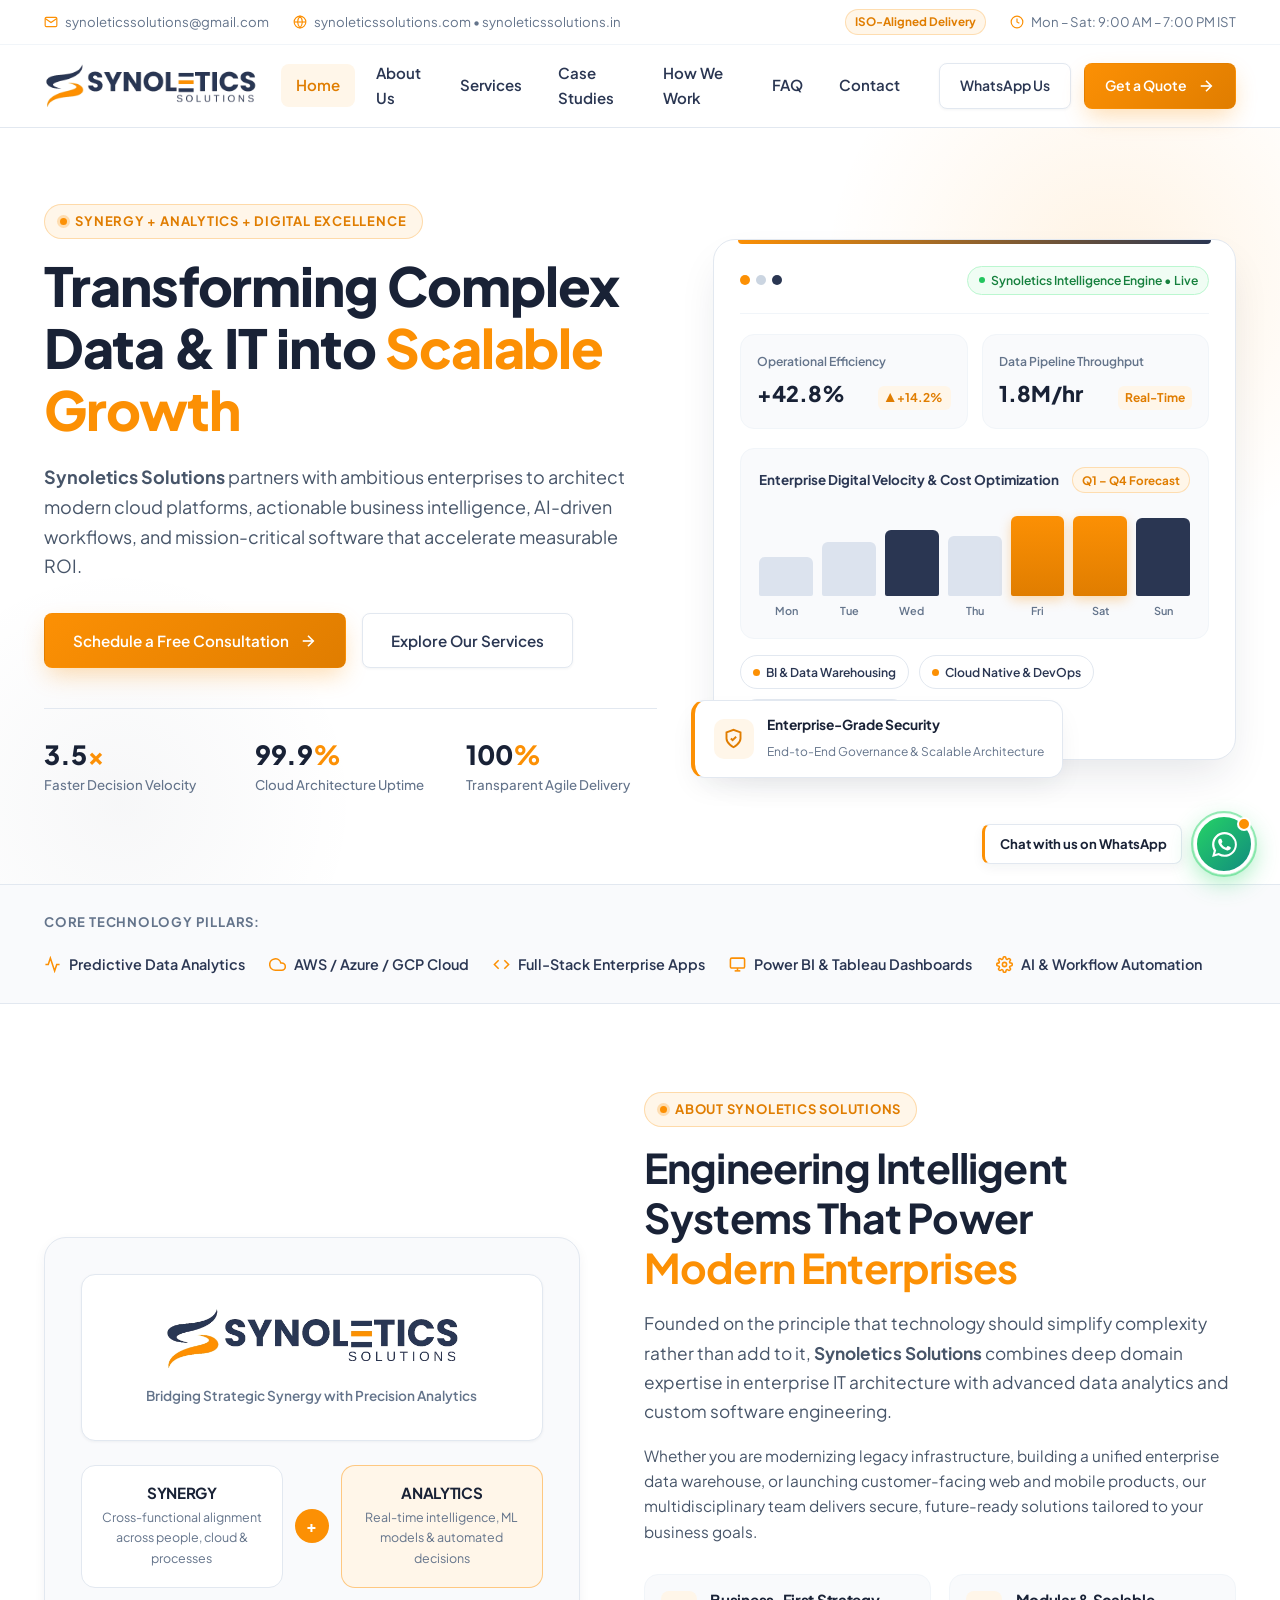
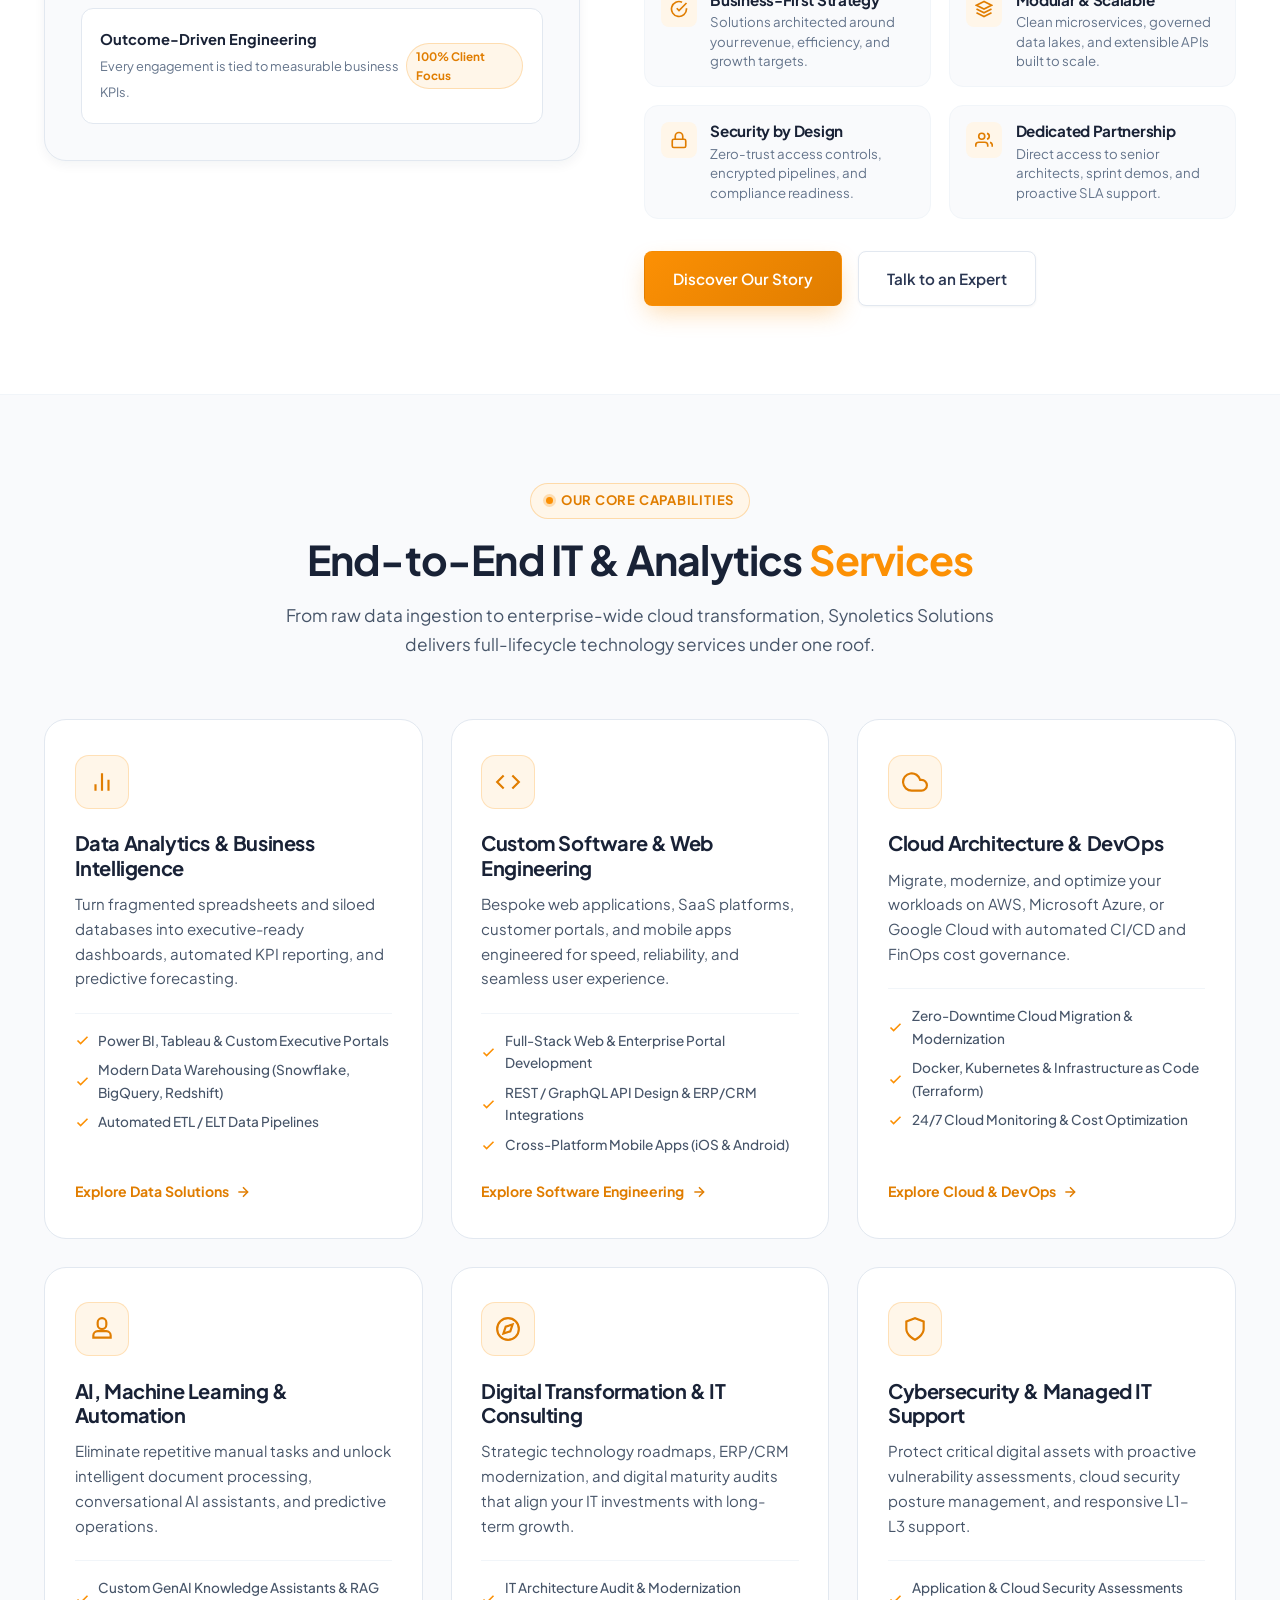
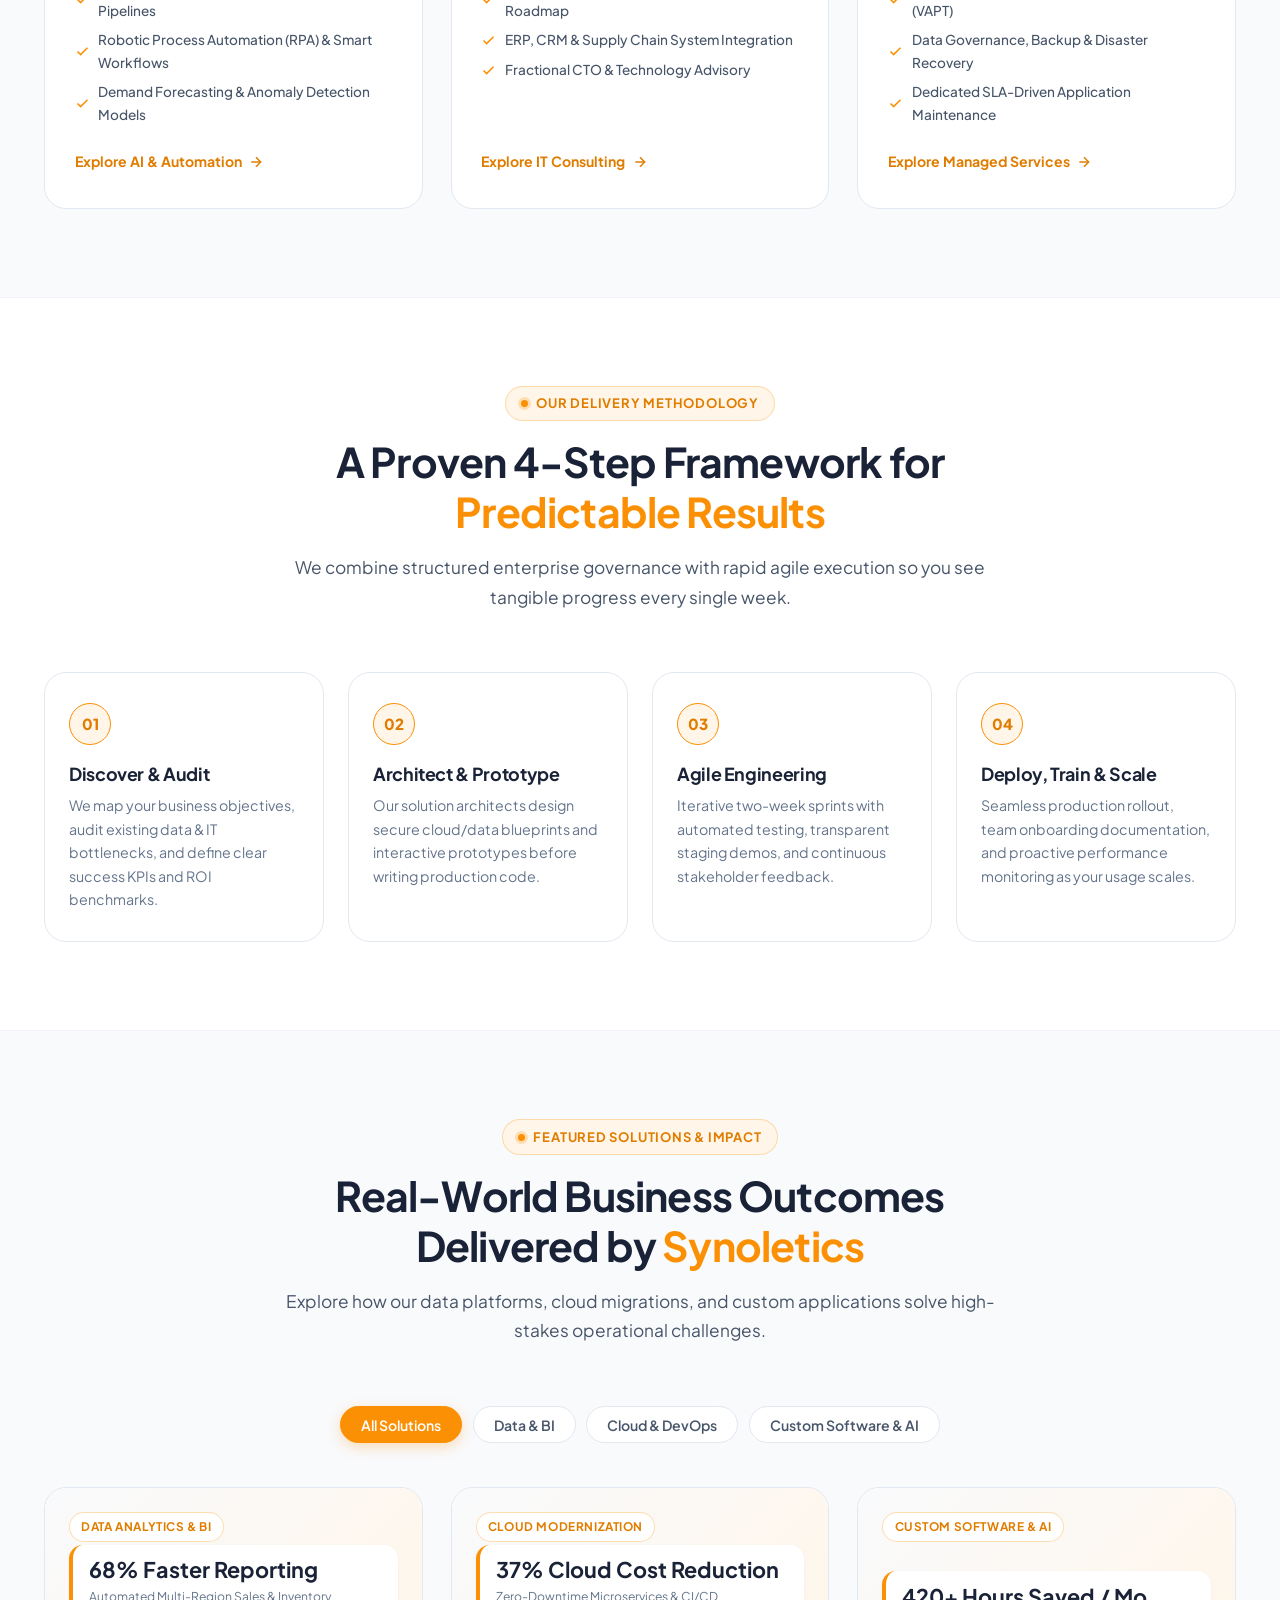
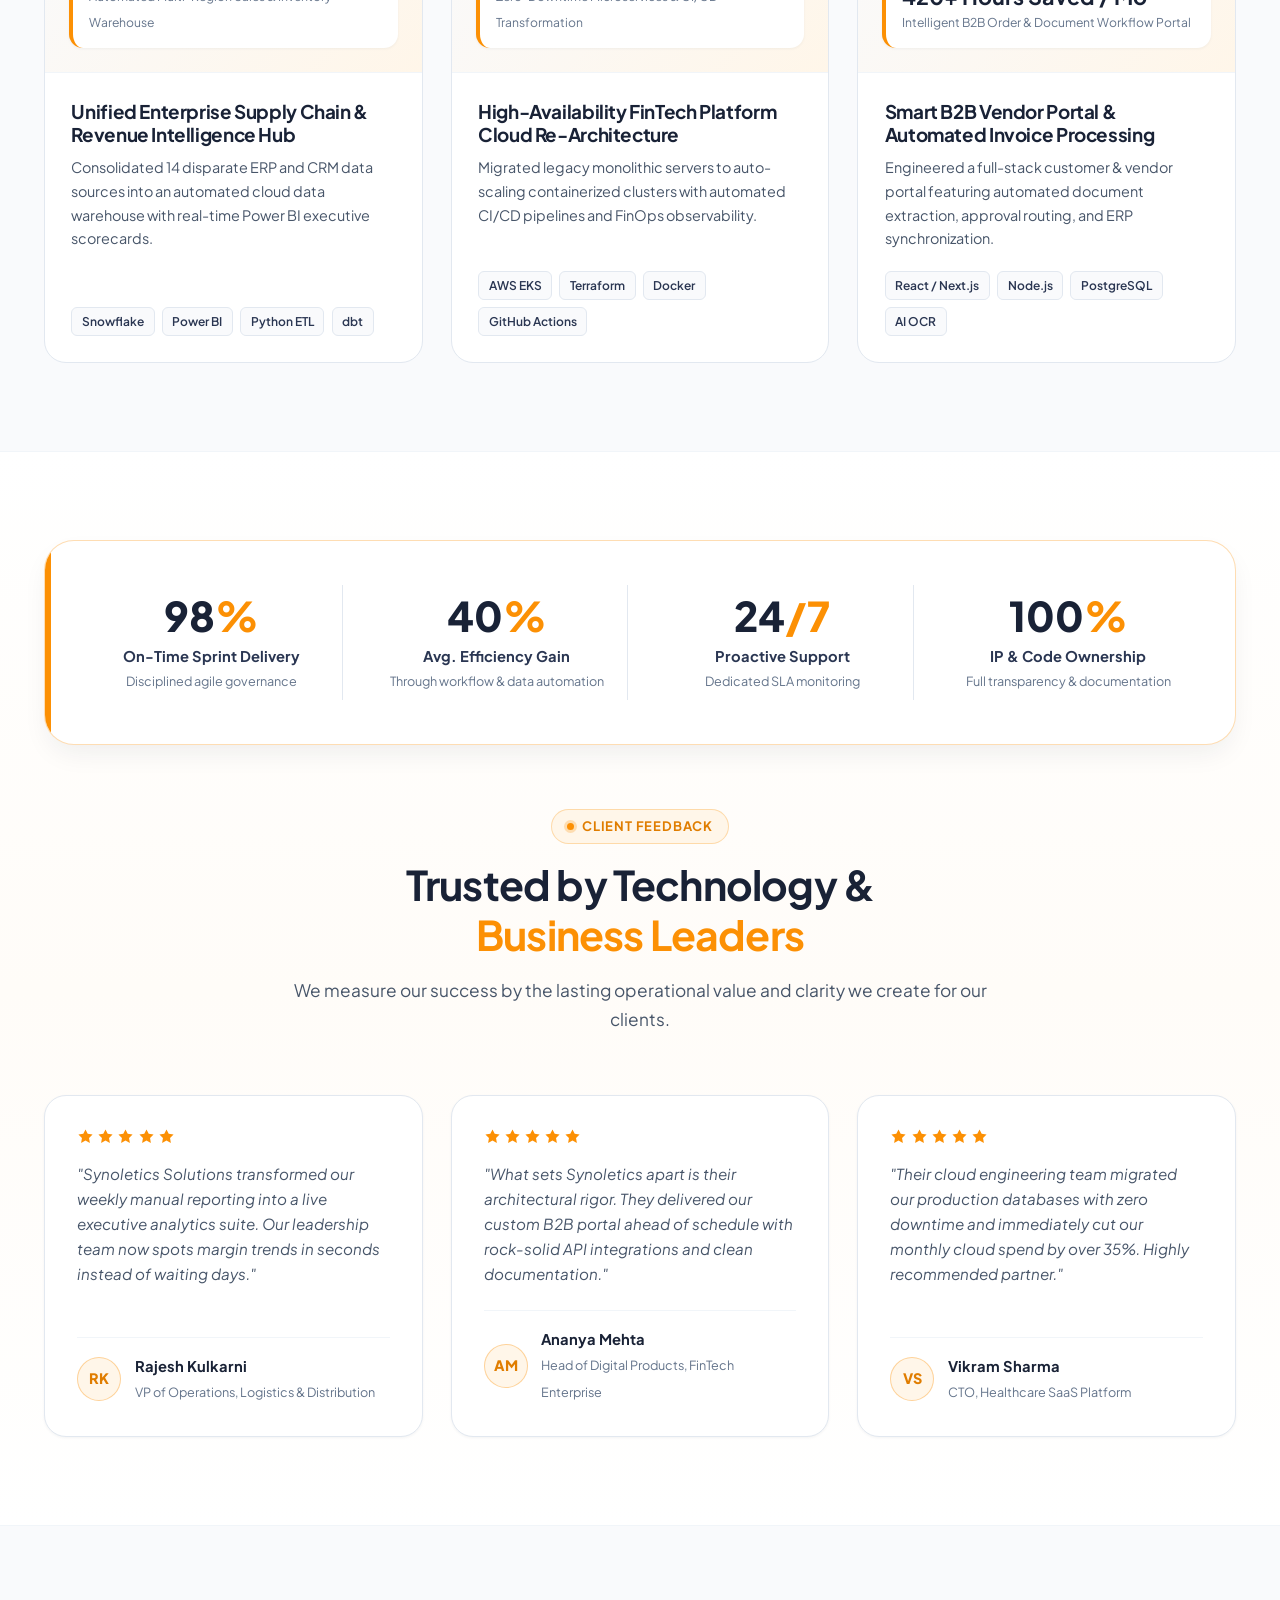
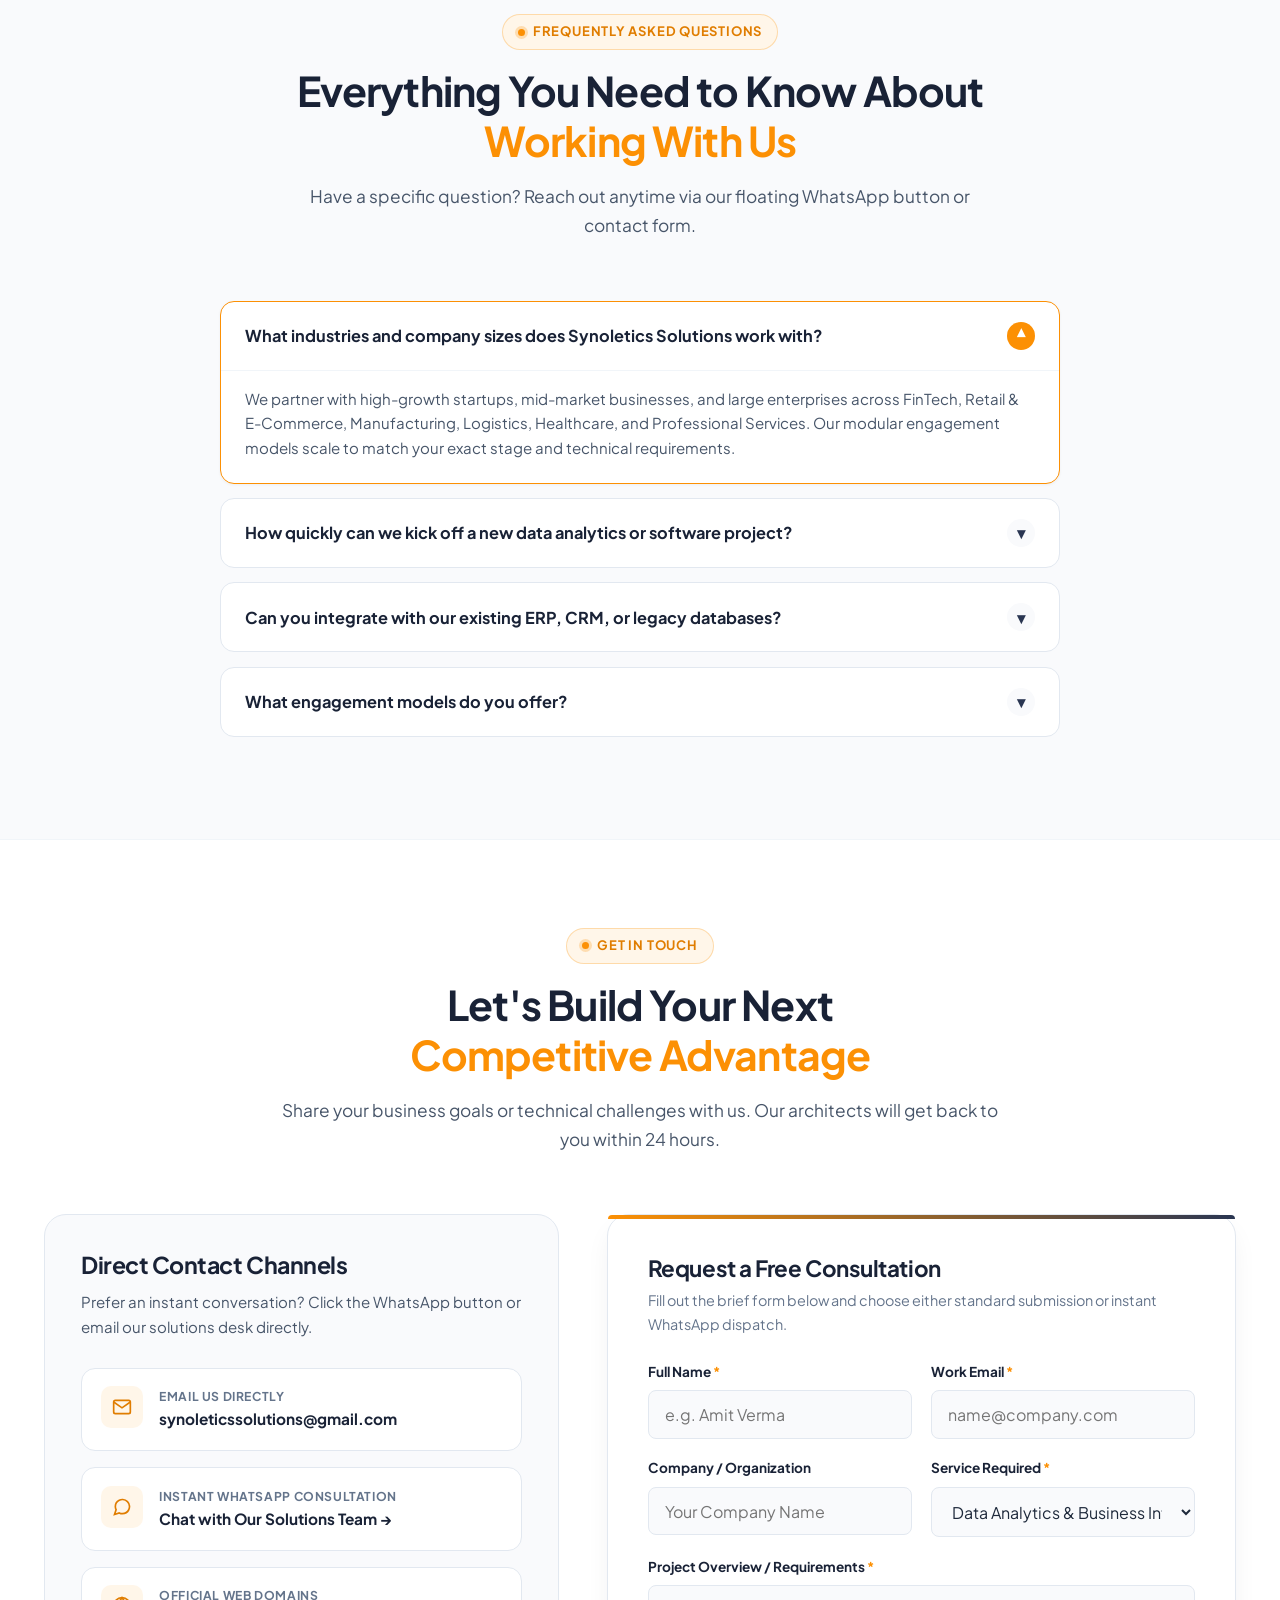
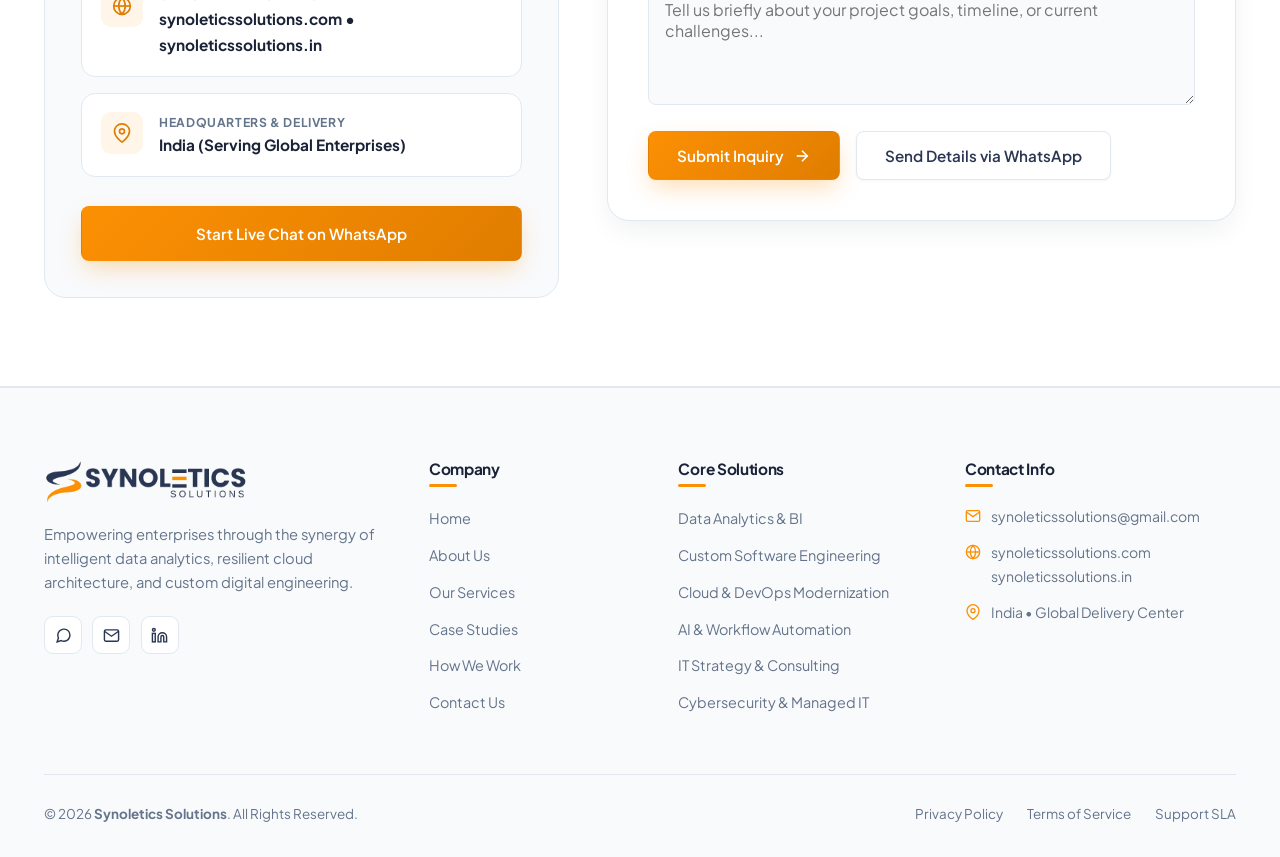
==== index.html @ 790955ee "Initial commits" ====
<!DOCTYPE html>
<html lang="en">
<head>
  <meta charset="UTF-8" />
  <meta name="viewport" content="width=device-width, initial-scale=1.0" />
  <title>Synoletics Solutions | Enterprise IT Services, Data Analytics &amp; Digital Transformation</title>
  <meta name="description" content="Synoletics Solutions empowers forward-thinking enterprises with Data Analytics, Custom Software Engineering, Cloud Modernization, AI Automation, and Strategic IT Consulting." />
  <link rel="icon" type="image/png" href="logo/favicon.png" />

  <!-- Google Fonts: Plus Jakarta Sans & Inter -->
  <link rel="preconnect" href="https://fonts.googleapis.com" />
  <link rel="preconnect" href="https://fonts.gstatic.com" crossorigin />
  <link href="https://fonts.googleapis.com/css2?family=Inter:wght@400;500;600;700&family=Plus+Jakarta+Sans:wght@600;700;800&display=swap" rel="stylesheet" />

  <!-- Main Stylesheet -->
  <link rel="stylesheet" href="css/styles.css" />
</head>
<body>

  <!-- ========================================================================
       TOP ANNOUNCEMENT & CONTACT BAR
       ======================================================================== -->
  <div class="topbar">
    <div class="container topbar-inner">
      <div class="topbar-left">
        <span class="topbar-item">
          <svg viewBox="0 0 24 24" fill="none" stroke="currentColor" stroke-width="2"><path d="M4 4h16c1.1 0 2 .9 2 2v12c0 1.1-.9 2-2 2H4c-1.1 0-2-.9-2-2V6c0-1.1.9-2 2-2z"/><polyline points="22,6 12,13 2,6"/></svg>
          <a href="mailto:synoleticssolutions@gmail.com">synoleticssolutions@gmail.com</a>
        </span>
        <span class="topbar-item">
          <svg viewBox="0 0 24 24" fill="none" stroke="currentColor" stroke-width="2"><circle cx="12" cy="12" r="10"/><line x1="2" y1="12" x2="22" y2="12"/><path d="M12 2a15.3 15.3 0 0 1 4 10 15.3 15.3 0 0 1-4 10 15.3 15.3 0 0 1-4-10 15.3 15.3 0 0 1 4-10z"/></svg>
          <span>synoleticssolutions.com &bull; synoleticssolutions.in</span>
        </span>
      </div>
      <div class="topbar-right">
        <span class="topbar-badge">ISO-Aligned Delivery</span>
        <span class="topbar-item">
          <svg viewBox="0 0 24 24" fill="none" stroke="currentColor" stroke-width="2"><circle cx="12" cy="12" r="10"/><polyline points="12 6 12 12 16 14"/></svg>
          <span>Mon – Sat: 9:00 AM – 7:00 PM IST</span>
        </span>
      </div>
    </div>
  </div>

  <!-- ========================================================================
       STICKY NAVIGATION HEADER
       ======================================================================== -->
  <header class="site-header">
    <div class="container navbar">
      <a href="index.html" class="brand-logo" aria-label="Synoletics Solutions Home">
        <img src="logo/logo-cropped.png" alt="Synoletics Solutions Logo" />
      </a>

      <nav class="nav-menu" aria-label="Primary Navigation">
        <a href="index.html" class="nav-link active">Home</a>
        <a href="about.html" class="nav-link">About Us</a>
        <a href="services.html" class="nav-link">Services</a>
        <a href="#solutions" class="nav-link">Case Studies</a>
        <a href="#process" class="nav-link">How We Work</a>
        <a href="#faq" class="nav-link">FAQ</a>
        <a href="contact.html" class="nav-link">Contact</a>
      </nav>

      <div class="nav-actions">
        <a href="#" data-wa-link data-wa-msg="Hello Synoletics Solutions! I would like to schedule a quick consultation." class="btn btn-secondary btn-sm">
          WhatsApp Us
        </a>
        <a href="contact.html" class="btn btn-primary btn-sm">
          Get a Quote
          <svg viewBox="0 0 24 24" fill="none" stroke="currentColor" stroke-width="2.2"><line x1="5" y1="12" x2="19" y2="12"/><polyline points="12 5 19 12 12 19"/></svg>
        </a>
        <button class="mobile-menu-toggle" aria-label="Toggle Navigation" aria-expanded="false">
          <svg viewBox="0 0 24 24" fill="none" stroke="currentColor" stroke-width="2.2"><line x1="3" y1="6" x2="21" y2="6"/><line x1="3" y1="12" x2="21" y2="12"/><line x1="3" y1="18" x2="21" y2="18"/></svg>
        </button>
      </div>
    </div>
  </header>

  <main>
    <!-- ======================================================================
         HERO SECTION
         ====================================================================== -->
    <section class="hero">
      <div class="container hero-grid">
        <div class="hero-content">
          <span class="eyebrow">Synergy + Analytics + Digital Excellence</span>
          <h1 class="hero-title">
            Transforming Complex Data &amp; IT into <span class="text-orange">Scalable Growth</span>
          </h1>
          <p class="hero-description">
            <strong>Synoletics Solutions</strong> partners with ambitious enterprises to architect modern cloud platforms, actionable business intelligence, AI-driven workflows, and mission-critical software that accelerate measurable ROI.
          </p>

          <div class="hero-cta-group">
            <a href="contact.html" class="btn btn-primary">
              Schedule a Free Consultation
              <svg viewBox="0 0 24 24" fill="none" stroke="currentColor" stroke-width="2.2"><line x1="5" y1="12" x2="19" y2="12"/><polyline points="12 5 19 12 12 19"/></svg>
            </a>
            <a href="services.html" class="btn btn-secondary">
              Explore Our Services
            </a>
          </div>

          <div class="hero-trust-row">
            <div class="hero-stat-item">
              <div class="hero-stat-number">3.5<span>x</span></div>
              <div class="hero-stat-label">Faster Decision Velocity</div>
            </div>
            <div class="hero-stat-item">
              <div class="hero-stat-number">99.9<span>%</span></div>
              <div class="hero-stat-label">Cloud Architecture Uptime</div>
            </div>
            <div class="hero-stat-item">
              <div class="hero-stat-number">100<span>%</span></div>
              <div class="hero-stat-label">Transparent Agile Delivery</div>
            </div>
          </div>
        </div>

        <!-- Interactive Analytics & Cloud Architecture Visual Card -->
        <div class="hero-visual">
          <div class="dashboard-showcase">
            <div class="dash-header">
              <div class="dash-window-dots">
                <span></span><span></span><span></span>
              </div>
              <span class="dash-status">Synoletics Intelligence Engine &bull; Live</span>
            </div>

            <div class="dash-kpi-grid">
              <div class="dash-kpi-card">
                <div class="dash-kpi-label">Operational Efficiency</div>
                <div class="dash-kpi-val">
                  <span>+42.8%</span>
                  <span class="dash-kpi-trend">&#9650; +14.2%</span>
                </div>
              </div>
              <div class="dash-kpi-card">
                <div class="dash-kpi-label">Data Pipeline Throughput</div>
                <div class="dash-kpi-val">
                  <span>1.8M/hr</span>
                  <span class="dash-kpi-trend">Real-Time</span>
                </div>
              </div>
            </div>

            <div class="dash-chart-box">
              <div class="dash-chart-top">
                <span class="dash-chart-title">Enterprise Digital Velocity &amp; Cost Optimization</span>
                <span class="topbar-badge">Q1 – Q4 Forecast</span>
              </div>
              <div class="dash-bars">
                <div class="dash-bar-col">
                  <div class="dash-bar" style="height: 38%;"></div>
                  <span class="dash-bar-day">Mon</span>
                </div>
                <div class="dash-bar-col">
                  <div class="dash-bar" style="height: 52%;"></div>
                  <span class="dash-bar-day">Tue</span>
                </div>
                <div class="dash-bar-col">
                  <div class="dash-bar navy" style="height: 64%;"></div>
                  <span class="dash-bar-day">Wed</span>
                </div>
                <div class="dash-bar-col">
                  <div class="dash-bar" style="height: 58%;"></div>
                  <span class="dash-bar-day">Thu</span>
                </div>
                <div class="dash-bar-col">
                  <div class="dash-bar active" style="height: 82%;"></div>
                  <span class="dash-bar-day">Fri</span>
                </div>
                <div class="dash-bar-col">
                  <div class="dash-bar active" style="height: 96%;"></div>
                  <span class="dash-bar-day">Sat</span>
                </div>
                <div class="dash-bar-col">
                  <div class="dash-bar navy" style="height: 75%;"></div>
                  <span class="dash-bar-day">Sun</span>
                </div>
              </div>
            </div>

            <div class="dash-modules">
              <span class="dash-pill"><span></span>BI &amp; Data Warehousing</span>
              <span class="dash-pill"><span></span>Cloud Native &amp; DevOps</span>
              <span class="dash-pill"><span></span>AI Process Automation</span>
            </div>
          </div>

          <div class="hero-floating-badge">
            <div class="hero-floating-icon">
              <svg viewBox="0 0 24 24" fill="none" stroke="currentColor" stroke-width="2.2"><path d="M12 22s8-4 8-10V5l-8-3-8 3v7c0 6 8 10 8 10z"/><polyline points="9 12 11 14 15 10"/></svg>
            </div>
            <div class="hero-floating-text">
              <strong>Enterprise-Grade Security</strong>
              <span>End-to-End Governance &amp; Scalable Architecture</span>
            </div>
          </div>
        </div>
      </div>
    </section>

    <!-- ======================================================================
         TRUST & CAPABILITIES STRIP
         ====================================================================== -->
    <div class="capabilities-bar">
      <div class="container capabilities-inner">
        <span class="capabilities-label">Core Technology Pillars:</span>
        <div class="capabilities-list">
          <span class="capability-chip">
            <svg viewBox="0 0 24 24" fill="none" stroke="currentColor" stroke-width="2.2"><polyline points="22 12 18 12 15 21 9 3 6 12 2 12"/></svg>
            Predictive Data Analytics
          </span>
          <span class="capability-chip">
            <svg viewBox="0 0 24 24" fill="none" stroke="currentColor" stroke-width="2.2"><path d="M18 10h-1.26A8 8 0 1 0 9 20h9a5 5 0 0 0 0-10z"/></svg>
            AWS / Azure / GCP Cloud
          </span>
          <span class="capability-chip">
            <svg viewBox="0 0 24 24" fill="none" stroke="currentColor" stroke-width="2.2"><polyline points="16 18 22 12 16 6"/><polyline points="8 6 2 12 8 18"/></svg>
            Full-Stack Enterprise Apps
          </span>
          <span class="capability-chip">
            <svg viewBox="0 0 24 24" fill="none" stroke="currentColor" stroke-width="2.2"><rect x="2" y="3" width="20" height="14" rx="2"/><line x1="8" y1="21" x2="16" y2="21"/><line x1="12" y1="17" x2="12" y2="21"/></svg>
            Power BI &amp; Tableau Dashboards
          </span>
          <span class="capability-chip">
            <svg viewBox="0 0 24 24" fill="none" stroke="currentColor" stroke-width="2.2"><circle cx="12" cy="12" r="3"/><path d="M19.4 15a1.65 1.65 0 0 0 .33 1.82l.06.06a2 2 0 0 1-2.83 2.83l-.06-.06a1.65 1.65 0 0 0-1.82-.33 1.65 1.65 0 0 0-1 1.51V21a2 2 0 0 1-4 0v-.09A1.65 1.65 0 0 0 9 19.4a1.65 1.65 0 0 0-1.82.33l-.06.06a2 2 0 0 1-2.83-2.83l.06-.06a1.65 1.65 0 0 0 .33-1.82 1.65 1.65 0 0 0-1.51-1H3a2 2 0 0 1 0-4h.09A1.65 1.65 0 0 0 4.6 9a1.65 1.65 0 0 0-.33-1.82l-.06-.06a2 2 0 0 1 2.83-2.83l.06.06a1.65 1.65 0 0 0 1.82.33H9a1.65 1.65 0 0 0 1-1.51V3a2 2 0 0 1 4 0v.09a1.65 1.65 0 0 0 1 1.51 1.65 1.65 0 0 0 1.82-.33l.06-.06a2 2 0 0 1 2.83 2.83l-.06.06a1.65 1.65 0 0 0-.33 1.82V9a1.65 1.65 0 0 0 1.51 1H21a2 2 0 0 1 0 4h-.09a1.65 1.65 0 0 0-1.51 1z"/></svg>
            AI &amp; Workflow Automation
          </span>
        </div>
      </div>
    </div>

    <!-- ======================================================================
         ABOUT US SECTION
         ====================================================================== -->
    <section id="about" class="section">
      <div class="container about-grid">
        <div class="about-visual-box">
          <div class="about-logo-showcase">
            <img src="logo/logo-cropped.png" alt="Synoletics Solutions" />
            <div class="about-logo-tagline">Bridging Strategic Synergy with Precision Analytics</div>
          </div>

          <div class="synergy-equation">
            <div class="synergy-card">
              <h4>SYNERGY</h4>
              <p>Cross-functional alignment across people, cloud &amp; processes</p>
            </div>
            <div class="synergy-plus">+</div>
            <div class="synergy-card orange-border">
              <h4>ANALYTICS</h4>
              <p>Real-time intelligence, ML models &amp; automated decisions</p>
            </div>
          </div>

          <div style="margin-top: 1.25rem; background: #FFFFFF; border: 1px solid var(--border-light); border-radius: 12px; padding: 1.15rem; display: flex; justify-content: space-between; align-items: center;">
            <div>
              <strong style="color: var(--brand-navy-dark); font-size: 0.92rem; display: block;">Outcome-Driven Engineering</strong>
              <span style="font-size: 0.8rem; color: var(--text-muted);">Every engagement is tied to measurable business KPIs.</span>
            </div>
            <span class="topbar-badge">100% Client Focus</span>
          </div>
        </div>

        <div class="about-content">
          <span class="eyebrow">About Synoletics Solutions</span>
          <h2 class="section-title">
            Engineering Intelligent Systems That Power <span class="highlight">Modern Enterprises</span>
          </h2>
          <p class="section-subtitle" style="margin-bottom: 1rem;">
            Founded on the principle that technology should simplify complexity rather than add to it, <strong>Synoletics Solutions</strong> combines deep domain expertise in enterprise IT architecture with advanced data analytics and custom software engineering.
          </p>
          <p style="font-size: 0.96rem; color: var(--text-body);">
            Whether you are modernizing legacy infrastructure, building a unified enterprise data warehouse, or launching customer-facing web and mobile products, our multidisciplinary team delivers secure, future-ready solutions tailored to your business goals.
          </p>

          <div class="about-pillars">
            <div class="pillar-item">
              <div class="pillar-icon">
                <svg viewBox="0 0 24 24" fill="none" stroke="currentColor" stroke-width="2.2"><path d="M22 11.08V12a10 10 0 1 1-5.93-9.14"/><polyline points="22 4 12 14.01 9 11.01"/></svg>
              </div>
              <div>
                <h4>Business-First Strategy</h4>
                <p>Solutions architected around your revenue, efficiency, and growth targets.</p>
              </div>
            </div>
            <div class="pillar-item">
              <div class="pillar-icon">
                <svg viewBox="0 0 24 24" fill="none" stroke="currentColor" stroke-width="2.2"><polygon points="12 2 2 7 12 12 22 7 12 2"/><polyline points="2 17 12 22 22 17"/><polyline points="2 12 12 17 22 12"/></svg>
              </div>
              <div>
                <h4>Modular &amp; Scalable</h4>
                <p>Clean microservices, governed data lakes, and extensible APIs built to scale.</p>
              </div>
            </div>
            <div class="pillar-item">
              <div class="pillar-icon">
                <svg viewBox="0 0 24 24" fill="none" stroke="currentColor" stroke-width="2.2"><rect x="3" y="11" width="18" height="11" rx="2" ry="2"/><path d="M7 11V7a5 5 0 0 1 10 0v4"/></svg>
              </div>
              <div>
                <h4>Security by Design</h4>
                <p>Zero-trust access controls, encrypted pipelines, and compliance readiness.</p>
              </div>
            </div>
            <div class="pillar-item">
              <div class="pillar-icon">
                <svg viewBox="0 0 24 24" fill="none" stroke="currentColor" stroke-width="2.2"><path d="M17 21v-2a4 4 0 0 0-4-4H5a4 4 0 0 0-4 4v2"/><circle cx="9" cy="7" r="4"/><path d="M23 21v-2a4 4 0 0 0-3-3.87"/><path d="M16 3.13a4 4 0 0 1 0 7.75"/></svg>
              </div>
              <div>
                <h4>Dedicated Partnership</h4>
                <p>Direct access to senior architects, sprint demos, and proactive SLA support.</p>
              </div>
            </div>
          </div>

          <div style="display: flex; gap: 1rem; flex-wrap: wrap;">
            <a href="about.html" class="btn btn-primary">Discover Our Story</a>
            <a href="contact.html" class="btn btn-secondary">Talk to an Expert</a>
          </div>
        </div>
      </div>
    </section>

    <!-- ======================================================================
         CORE SERVICES SECTION
         ====================================================================== -->
    <section id="services" class="section section-alt">
      <div class="container">
        <div class="section-header">
          <span class="eyebrow">Our Core Capabilities</span>
          <h2 class="section-title">
            End-to-End IT &amp; Analytics <span class="highlight">Services</span>
          </h2>
          <p class="section-subtitle">
            From raw data ingestion to enterprise-wide cloud transformation, Synoletics Solutions delivers full-lifecycle technology services under one roof.
          </p>
        </div>

        <div class="services-grid">
          <!-- Service 1 -->
          <article class="service-card">
            <div>
              <div class="service-icon">
                <svg viewBox="0 0 24 24" fill="none" stroke="currentColor" stroke-width="2"><line x1="18" y1="20" x2="18" y2="10"/><line x1="12" y1="20" x2="12" y2="4"/><line x1="6" y1="20" x2="6" y2="14"/></svg>
              </div>
              <h3>Data Analytics &amp; Business Intelligence</h3>
              <p>Turn fragmented spreadsheets and siloed databases into executive-ready dashboards, automated KPI reporting, and predictive forecasting.</p>
              <ul class="service-features">
                <li>
                  <svg viewBox="0 0 24 24" fill="none" stroke="currentColor" stroke-width="2.5"><polyline points="20 6 9 17 4 12"/></svg>
                  Power BI, Tableau &amp; Custom Executive Portals
                </li>
                <li>
                  <svg viewBox="0 0 24 24" fill="none" stroke="currentColor" stroke-width="2.5"><polyline points="20 6 9 17 4 12"/></svg>
                  Modern Data Warehousing (Snowflake, BigQuery, Redshift)
                </li>
                <li>
                  <svg viewBox="0 0 24 24" fill="none" stroke="currentColor" stroke-width="2.5"><polyline points="20 6 9 17 4 12"/></svg>
                  Automated ETL / ELT Data Pipelines
                </li>
              </ul>
            </div>
            <a href="services.html#analytics" class="service-link">
              Explore Data Solutions
              <svg viewBox="0 0 24 24" fill="none" stroke="currentColor" stroke-width="2.2"><line x1="5" y1="12" x2="19" y2="12"/><polyline points="12 5 19 12 12 19"/></svg>
            </a>
          </article>

          <!-- Service 2 -->
          <article class="service-card">
            <div>
              <div class="service-icon">
                <svg viewBox="0 0 24 24" fill="none" stroke="currentColor" stroke-width="2"><polyline points="16 18 22 12 16 6"/><polyline points="8 6 2 12 8 18"/></svg>
              </div>
              <h3>Custom Software &amp; Web Engineering</h3>
              <p>Bespoke web applications, SaaS platforms, customer portals, and mobile apps engineered for speed, reliability, and seamless user experience.</p>
              <ul class="service-features">
                <li>
                  <svg viewBox="0 0 24 24" fill="none" stroke="currentColor" stroke-width="2.5"><polyline points="20 6 9 17 4 12"/></svg>
                  Full-Stack Web &amp; Enterprise Portal Development
                </li>
                <li>
                  <svg viewBox="0 0 24 24" fill="none" stroke="currentColor" stroke-width="2.5"><polyline points="20 6 9 17 4 12"/></svg>
                  REST / GraphQL API Design &amp; ERP/CRM Integrations
                </li>
                <li>
                  <svg viewBox="0 0 24 24" fill="none" stroke="currentColor" stroke-width="2.5"><polyline points="20 6 9 17 4 12"/></svg>
                  Cross-Platform Mobile Apps (iOS &amp; Android)
                </li>
              </ul>
            </div>
            <a href="services.html#software" class="service-link">
              Explore Software Engineering
              <svg viewBox="0 0 24 24" fill="none" stroke="currentColor" stroke-width="2.2"><line x1="5" y1="12" x2="19" y2="12"/><polyline points="12 5 19 12 12 19"/></svg>
            </a>
          </article>

          <!-- Service 3 -->
          <article class="service-card">
            <div>
              <div class="service-icon">
                <svg viewBox="0 0 24 24" fill="none" stroke="currentColor" stroke-width="2"><path d="M18 10h-1.26A8 8 0 1 0 9 20h9a5 5 0 0 0 0-10z"/></svg>
              </div>
              <h3>Cloud Architecture &amp; DevOps</h3>
              <p>Migrate, modernize, and optimize your workloads on AWS, Microsoft Azure, or Google Cloud with automated CI/CD and FinOps cost governance.</p>
              <ul class="service-features">
                <li>
                  <svg viewBox="0 0 24 24" fill="none" stroke="currentColor" stroke-width="2.5"><polyline points="20 6 9 17 4 12"/></svg>
                  Zero-Downtime Cloud Migration &amp; Modernization
                </li>
                <li>
                  <svg viewBox="0 0 24 24" fill="none" stroke="currentColor" stroke-width="2.5"><polyline points="20 6 9 17 4 12"/></svg>
                  Docker, Kubernetes &amp; Infrastructure as Code (Terraform)
                </li>
                <li>
                  <svg viewBox="0 0 24 24" fill="none" stroke="currentColor" stroke-width="2.5"><polyline points="20 6 9 17 4 12"/></svg>
                  24/7 Cloud Monitoring &amp; Cost Optimization
                </li>
              </ul>
            </div>
            <a href="services.html#cloud" class="service-link">
              Explore Cloud &amp; DevOps
              <svg viewBox="0 0 24 24" fill="none" stroke="currentColor" stroke-width="2.2"><line x1="5" y1="12" x2="19" y2="12"/><polyline points="12 5 19 12 12 19"/></svg>
            </a>
          </article>

          <!-- Service 4 -->
          <article class="service-card">
            <div>
              <div class="service-icon">
                <svg viewBox="0 0 24 24" fill="none" stroke="currentColor" stroke-width="2"><path d="M12 2a4 4 0 0 1 4 4v2a4 4 0 0 1-8 0V6a4 4 0 0 1 4-4z"/><path d="M16 14H8a4 4 0 0 0-4 4v2h16v-2a4 4 0 0 0-4-4z"/></svg>
              </div>
              <h3>AI, Machine Learning &amp; Automation</h3>
              <p>Eliminate repetitive manual tasks and unlock intelligent document processing, conversational AI assistants, and predictive operations.</p>
              <ul class="service-features">
                <li>
                  <svg viewBox="0 0 24 24" fill="none" stroke="currentColor" stroke-width="2.5"><polyline points="20 6 9 17 4 12"/></svg>
                  Custom GenAI Knowledge Assistants &amp; RAG Pipelines
                </li>
                <li>
                  <svg viewBox="0 0 24 24" fill="none" stroke="currentColor" stroke-width="2.5"><polyline points="20 6 9 17 4 12"/></svg>
                  Robotic Process Automation (RPA) &amp; Smart Workflows
                </li>
                <li>
                  <svg viewBox="0 0 24 24" fill="none" stroke="currentColor" stroke-width="2.5"><polyline points="20 6 9 17 4 12"/></svg>
                  Demand Forecasting &amp; Anomaly Detection Models
                </li>
              </ul>
            </div>
            <a href="services.html#ai" class="service-link">
              Explore AI &amp; Automation
              <svg viewBox="0 0 24 24" fill="none" stroke="currentColor" stroke-width="2.2"><line x1="5" y1="12" x2="19" y2="12"/><polyline points="12 5 19 12 12 19"/></svg>
            </a>
          </article>

          <!-- Service 5 -->
          <article class="service-card">
            <div>
              <div class="service-icon">
                <svg viewBox="0 0 24 24" fill="none" stroke="currentColor" stroke-width="2"><circle cx="12" cy="12" r="10"/><polygon points="16.24 7.76 14.12 14.12 7.76 16.24 9.88 9.88 16.24 7.76"/></svg>
              </div>
              <h3>Digital Transformation &amp; IT Consulting</h3>
              <p>Strategic technology roadmaps, ERP/CRM modernization, and digital maturity audits that align your IT investments with long-term growth.</p>
              <ul class="service-features">
                <li>
                  <svg viewBox="0 0 24 24" fill="none" stroke="currentColor" stroke-width="2.5"><polyline points="20 6 9 17 4 12"/></svg>
                  IT Architecture Audit &amp; Modernization Roadmap
                </li>
                <li>
                  <svg viewBox="0 0 24 24" fill="none" stroke="currentColor" stroke-width="2.5"><polyline points="20 6 9 17 4 12"/></svg>
                  ERP, CRM &amp; Supply Chain System Integration
                </li>
                <li>
                  <svg viewBox="0 0 24 24" fill="none" stroke="currentColor" stroke-width="2.5"><polyline points="20 6 9 17 4 12"/></svg>
                  Fractional CTO &amp; Technology Advisory
                </li>
              </ul>
            </div>
            <a href="services.html#consulting" class="service-link">
              Explore IT Consulting
              <svg viewBox="0 0 24 24" fill="none" stroke="currentColor" stroke-width="2.2"><line x1="5" y1="12" x2="19" y2="12"/><polyline points="12 5 19 12 12 19"/></svg>
            </a>
          </article>

          <!-- Service 6 -->
          <article class="service-card">
            <div>
              <div class="service-icon">
                <svg viewBox="0 0 24 24" fill="none" stroke="currentColor" stroke-width="2"><path d="M12 22s8-4 8-10V5l-8-3-8 3v7c0 6 8 10 8 10z"/></svg>
              </div>
              <h3>Cybersecurity &amp; Managed IT Support</h3>
              <p>Protect critical digital assets with proactive vulnerability assessments, cloud security posture management, and responsive L1–L3 support.</p>
              <ul class="service-features">
                <li>
                  <svg viewBox="0 0 24 24" fill="none" stroke="currentColor" stroke-width="2.5"><polyline points="20 6 9 17 4 12"/></svg>
                  Application &amp; Cloud Security Assessments (VAPT)
                </li>
                <li>
                  <svg viewBox="0 0 24 24" fill="none" stroke="currentColor" stroke-width="2.5"><polyline points="20 6 9 17 4 12"/></svg>
                  Data Governance, Backup &amp; Disaster Recovery
                </li>
                <li>
                  <svg viewBox="0 0 24 24" fill="none" stroke="currentColor" stroke-width="2.5"><polyline points="20 6 9 17 4 12"/></svg>
                  Dedicated SLA-Driven Application Maintenance
                </li>
              </ul>
            </div>
            <a href="services.html#security" class="service-link">
              Explore Managed Services
              <svg viewBox="0 0 24 24" fill="none" stroke="currentColor" stroke-width="2.2"><line x1="5" y1="12" x2="19" y2="12"/><polyline points="12 5 19 12 12 19"/></svg>
            </a>
          </article>
        </div>
      </div>
    </section>

    <!-- ======================================================================
         HOW WE WORK / DELIVERY PROCESS
         ====================================================================== -->
    <section id="process" class="section">
      <div class="container">
        <div class="section-header">
          <span class="eyebrow">Our Delivery Methodology</span>
          <h2 class="section-title">
            A Proven 4-Step Framework for <span class="highlight">Predictable Results</span>
          </h2>
          <p class="section-subtitle">
            We combine structured enterprise governance with rapid agile execution so you see tangible progress every single week.
          </p>
        </div>

        <div class="process-grid">
          <div class="process-step">
            <span class="step-number">01</span>
            <h3>Discover &amp; Audit</h3>
            <p>We map your business objectives, audit existing data &amp; IT bottlenecks, and define clear success KPIs and ROI benchmarks.</p>
          </div>
          <div class="process-step">
            <span class="step-number">02</span>
            <h3>Architect &amp; Prototype</h3>
            <p>Our solution architects design secure cloud/data blueprints and interactive prototypes before writing production code.</p>
          </div>
          <div class="process-step">
            <span class="step-number">03</span>
            <h3>Agile Engineering</h3>
            <p>Iterative two-week sprints with automated testing, transparent staging demos, and continuous stakeholder feedback.</p>
          </div>
          <div class="process-step">
            <span class="step-number">04</span>
            <h3>Deploy, Train &amp; Scale</h3>
            <p>Seamless production rollout, team onboarding documentation, and proactive performance monitoring as your usage scales.</p>
          </div>
        </div>
      </div>
    </section>

    <!-- ======================================================================
         FEATURED SOLUTIONS & CASE STUDIES
         ====================================================================== -->
    <section id="solutions" class="section section-alt">
      <div class="container">
        <div class="section-header">
          <span class="eyebrow">Featured Solutions &amp; Impact</span>
          <h2 class="section-title">
            Real-World Business Outcomes Delivered by <span class="highlight">Synoletics</span>
          </h2>
          <p class="section-subtitle">
            Explore how our data platforms, cloud migrations, and custom applications solve high-stakes operational challenges.
          </p>
        </div>

        <div class="filter-tabs" role="tablist">
          <button class="filter-btn active" data-filter="all">All Solutions</button>
          <button class="filter-btn" data-filter="analytics">Data &amp; BI</button>
          <button class="filter-btn" data-filter="cloud">Cloud &amp; DevOps</button>
          <button class="filter-btn" data-filter="software">Custom Software &amp; AI</button>
        </div>

        <div class="portfolio-grid">
          <!-- Case 1 -->
          <article class="case-card" data-category="analytics">
            <div class="case-visual">
              <span class="case-tag">Data Analytics &amp; BI</span>
              <div class="case-metric-highlight">
                <strong>68% Faster Reporting</strong>
                <span>Automated Multi-Region Sales &amp; Inventory Warehouse</span>
              </div>
            </div>
            <div class="case-body">
              <div>
                <h3>Unified Enterprise Supply Chain &amp; Revenue Intelligence Hub</h3>
                <p>Consolidated 14 disparate ERP and CRM data sources into an automated cloud data warehouse with real-time Power BI executive scorecards.</p>
              </div>
              <div class="case-tech-stack">
                <span>Snowflake</span>
                <span>Power BI</span>
                <span>Python ETL</span>
                <span>dbt</span>
              </div>
            </div>
          </article>

          <!-- Case 2 -->
          <article class="case-card" data-category="cloud">
            <div class="case-visual">
              <span class="case-tag">Cloud Modernization</span>
              <div class="case-metric-highlight">
                <strong>37% Cloud Cost Reduction</strong>
                <span>Zero-Downtime Microservices &amp; CI/CD Transformation</span>
              </div>
            </div>
            <div class="case-body">
              <div>
                <h3>High-Availability FinTech Platform Cloud Re-Architecture</h3>
                <p>Migrated legacy monolithic servers to auto-scaling containerized clusters with automated CI/CD pipelines and FinOps observability.</p>
              </div>
              <div class="case-tech-stack">
                <span>AWS EKS</span>
                <span>Terraform</span>
                <span>Docker</span>
                <span>GitHub Actions</span>
              </div>
            </div>
          </article>

          <!-- Case 3 -->
          <article class="case-card" data-category="software">
            <div class="case-visual">
              <span class="case-tag">Custom Software &amp; AI</span>
              <div class="case-metric-highlight">
                <strong>420+ Hours Saved / Mo</strong>
                <span>Intelligent B2B Order &amp; Document Workflow Portal</span>
              </div>
            </div>
            <div class="case-body">
              <div>
                <h3>Smart B2B Vendor Portal &amp; Automated Invoice Processing</h3>
                <p>Engineered a full-stack customer &amp; vendor portal featuring automated document extraction, approval routing, and ERP synchronization.</p>
              </div>
              <div class="case-tech-stack">
                <span>React / Next.js</span>
                <span>Node.js</span>
                <span>PostgreSQL</span>
                <span>AI OCR</span>
              </div>
            </div>
          </article>
        </div>
      </div>
    </section>

    <!-- ======================================================================
         METRICS BAND & CLIENT TESTIMONIALS
         ====================================================================== -->
    <section class="section section-warm">
      <div class="container">
        <div class="metrics-band">
          <div class="metrics-grid">
            <div class="metric-box">
              <div class="metric-value">98<span class="accent">%</span></div>
              <div class="metric-title">On-Time Sprint Delivery</div>
              <div class="metric-desc">Disciplined agile governance</div>
            </div>
            <div class="metric-box">
              <div class="metric-value">40<span class="accent">%</span></div>
              <div class="metric-title">Avg. Efficiency Gain</div>
              <div class="metric-desc">Through workflow &amp; data automation</div>
            </div>
            <div class="metric-box">
              <div class="metric-value">24<span class="accent">/7</span></div>
              <div class="metric-title">Proactive Support</div>
              <div class="metric-desc">Dedicated SLA monitoring</div>
            </div>
            <div class="metric-box">
              <div class="metric-value">100<span class="accent">%</span></div>
              <div class="metric-title">IP &amp; Code Ownership</div>
              <div class="metric-desc">Full transparency &amp; documentation</div>
            </div>
          </div>
        </div>

        <div class="section-header">
          <span class="eyebrow">Client Feedback</span>
          <h2 class="section-title">
            Trusted by Technology &amp; <span class="highlight">Business Leaders</span>
          </h2>
          <p class="section-subtitle">
            We measure our success by the lasting operational value and clarity we create for our clients.
          </p>
        </div>

        <div class="testimonials-grid">
          <div class="testimonial-card">
            <div>
              <div class="stars" aria-label="5 out of 5 stars">
                <svg viewBox="0 0 24 24"><polygon points="12 2 15.09 8.26 22 9.27 17 14.14 18.18 21.02 12 17.77 5.82 21.02 7 14.14 2 9.27 8.91 8.26 12 2"/></svg>
                <svg viewBox="0 0 24 24"><polygon points="12 2 15.09 8.26 22 9.27 17 14.14 18.18 21.02 12 17.77 5.82 21.02 7 14.14 2 9.27 8.91 8.26 12 2"/></svg>
                <svg viewBox="0 0 24 24"><polygon points="12 2 15.09 8.26 22 9.27 17 14.14 18.18 21.02 12 17.77 5.82 21.02 7 14.14 2 9.27 8.91 8.26 12 2"/></svg>
                <svg viewBox="0 0 24 24"><polygon points="12 2 15.09 8.26 22 9.27 17 14.14 18.18 21.02 12 17.77 5.82 21.02 7 14.14 2 9.27 8.91 8.26 12 2"/></svg>
                <svg viewBox="0 0 24 24"><polygon points="12 2 15.09 8.26 22 9.27 17 14.14 18.18 21.02 12 17.77 5.82 21.02 7 14.14 2 9.27 8.91 8.26 12 2"/></svg>
              </div>
              <p class="testimonial-quote">
                "Synoletics Solutions transformed our weekly manual reporting into a live executive analytics suite. Our leadership team now spots margin trends in seconds instead of waiting days."
              </p>
            </div>
            <div class="testimonial-author">
              <div class="author-avatar">RK</div>
              <div class="author-info">
                <strong>Rajesh Kulkarni</strong>
                <span>VP of Operations, Logistics &amp; Distribution</span>
              </div>
            </div>
          </div>

          <div class="testimonial-card">
            <div>
              <div class="stars" aria-label="5 out of 5 stars">
                <svg viewBox="0 0 24 24"><polygon points="12 2 15.09 8.26 22 9.27 17 14.14 18.18 21.02 12 17.77 5.82 21.02 7 14.14 2 9.27 8.91 8.26 12 2"/></svg>
                <svg viewBox="0 0 24 24"><polygon points="12 2 15.09 8.26 22 9.27 17 14.14 18.18 21.02 12 17.77 5.82 21.02 7 14.14 2 9.27 8.91 8.26 12 2"/></svg>
                <svg viewBox="0 0 24 24"><polygon points="12 2 15.09 8.26 22 9.27 17 14.14 18.18 21.02 12 17.77 5.82 21.02 7 14.14 2 9.27 8.91 8.26 12 2"/></svg>
                <svg viewBox="0 0 24 24"><polygon points="12 2 15.09 8.26 22 9.27 17 14.14 18.18 21.02 12 17.77 5.82 21.02 7 14.14 2 9.27 8.91 8.26 12 2"/></svg>
                <svg viewBox="0 0 24 24"><polygon points="12 2 15.09 8.26 22 9.27 17 14.14 18.18 21.02 12 17.77 5.82 21.02 7 14.14 2 9.27 8.91 8.26 12 2"/></svg>
              </div>
              <p class="testimonial-quote">
                "What sets Synoletics apart is their architectural rigor. They delivered our custom B2B portal ahead of schedule with rock-solid API integrations and clean documentation."
              </p>
            </div>
            <div class="testimonial-author">
              <div class="author-avatar">AM</div>
              <div class="author-info">
                <strong>Ananya Mehta</strong>
                <span>Head of Digital Products, FinTech Enterprise</span>
              </div>
            </div>
          </div>

          <div class="testimonial-card">
            <div>
              <div class="stars" aria-label="5 out of 5 stars">
                <svg viewBox="0 0 24 24"><polygon points="12 2 15.09 8.26 22 9.27 17 14.14 18.18 21.02 12 17.77 5.82 21.02 7 14.14 2 9.27 8.91 8.26 12 2"/></svg>
                <svg viewBox="0 0 24 24"><polygon points="12 2 15.09 8.26 22 9.27 17 14.14 18.18 21.02 12 17.77 5.82 21.02 7 14.14 2 9.27 8.91 8.26 12 2"/></svg>
                <svg viewBox="0 0 24 24"><polygon points="12 2 15.09 8.26 22 9.27 17 14.14 18.18 21.02 12 17.77 5.82 21.02 7 14.14 2 9.27 8.91 8.26 12 2"/></svg>
                <svg viewBox="0 0 24 24"><polygon points="12 2 15.09 8.26 22 9.27 17 14.14 18.18 21.02 12 17.77 5.82 21.02 7 14.14 2 9.27 8.91 8.26 12 2"/></svg>
                <svg viewBox="0 0 24 24"><polygon points="12 2 15.09 8.26 22 9.27 17 14.14 18.18 21.02 12 17.77 5.82 21.02 7 14.14 2 9.27 8.91 8.26 12 2"/></svg>
              </div>
              <p class="testimonial-quote">
                "Their cloud engineering team migrated our production databases with zero downtime and immediately cut our monthly cloud spend by over 35%. Highly recommended partner."
              </p>
            </div>
            <div class="testimonial-author">
              <div class="author-avatar">VS</div>
              <div class="author-info">
                <strong>Vikram Sharma</strong>
                <span>CTO, Healthcare SaaS Platform</span>
              </div>
            </div>
          </div>
        </div>
      </div>
    </section>

    <!-- ======================================================================
         FREQUENTLY ASKED QUESTIONS (FAQ)
         ====================================================================== -->
    <section id="faq" class="section section-alt">
      <div class="container">
        <div class="section-header">
          <span class="eyebrow">Frequently Asked Questions</span>
          <h2 class="section-title">
            Everything You Need to Know About <span class="highlight">Working With Us</span>
          </h2>
          <p class="section-subtitle">
            Have a specific question? Reach out anytime via our floating WhatsApp button or contact form.
          </p>
        </div>

        <div class="faq-container">
          <div class="faq-item active">
            <button class="faq-question" type="button">
              <span>What industries and company sizes does Synoletics Solutions work with?</span>
              <span class="faq-icon">&#9662;</span>
            </button>
            <div class="faq-answer">
              <div class="faq-answer-inner">
                We partner with high-growth startups, mid-market businesses, and large enterprises across FinTech, Retail &amp; E-Commerce, Manufacturing, Logistics, Healthcare, and Professional Services. Our modular engagement models scale to match your exact stage and technical requirements.
              </div>
            </div>
          </div>

          <div class="faq-item">
            <button class="faq-question" type="button">
              <span>How quickly can we kick off a new data analytics or software project?</span>
              <span class="faq-icon">&#9662;</span>
            </button>
            <div class="faq-answer">
              <div class="faq-answer-inner">
                Following an initial discovery call, we typically deliver a detailed scope, architecture proposal, and milestone plan within 3–5 business days. Most engagements kick off within 1–2 weeks of agreement.
              </div>
            </div>
          </div>

          <div class="faq-item">
            <button class="faq-question" type="button">
              <span>Can you integrate with our existing ERP, CRM, or legacy databases?</span>
              <span class="faq-icon">&#9662;</span>
            </button>
            <div class="faq-answer">
              <div class="faq-answer-inner">
                Yes. We specialize in building secure connectors and automated pipelines across SAP, Oracle, Microsoft Dynamics, Salesforce, HubSpot, Tally, PostgreSQL, SQL Server, and custom REST/SOAP APIs without disrupting your daily operations.
              </div>
            </div>
          </div>

          <div class="faq-item">
            <button class="faq-question" type="button">
              <span>What engagement models do you offer?</span>
              <span class="faq-icon">&#9662;</span>
            </button>
            <div class="faq-answer">
              <div class="faq-answer-inner">
                We offer three flexible models: (1) <strong>Fixed-Scope Milestone Projects</strong> for well-defined deliverables, (2) <strong>Dedicated Engineering / Analytics Pods</strong> for ongoing product development, and (3) <strong>Monthly Retainer &amp; Managed Support</strong> for continuous BI, cloud governance, and enhancements.
              </div>
            </div>
          </div>
        </div>
      </div>
    </section>

    <!-- ======================================================================
         CONTACT & CONSULTATION SECTION
         ====================================================================== -->
    <section id="contact" class="section">
      <div class="container">
        <div class="section-header">
          <span class="eyebrow">Get In Touch</span>
          <h2 class="section-title">
            Let's Build Your Next <span class="highlight">Competitive Advantage</span>
          </h2>
          <p class="section-subtitle">
            Share your business goals or technical challenges with us. Our architects will get back to you within 24 hours.
          </p>
        </div>

        <div class="contact-wrapper">
          <div class="contact-info-panel">
            <h3>Direct Contact Channels</h3>
            <p>Prefer an instant conversation? Click the WhatsApp button or email our solutions desk directly.</p>

            <div class="contact-cards-list">
              <div class="contact-card-item">
                <div class="contact-card-icon">
                  <svg viewBox="0 0 24 24" fill="none" stroke="currentColor" stroke-width="2"><path d="M4 4h16c1.1 0 2 .9 2 2v12c0 1.1-.9 2-2 2H4c-1.1 0-2-.9-2-2V6c0-1.1.9-2 2-2z"/><polyline points="22,6 12,13 2,6"/></svg>
                </div>
                <div class="contact-card-text">
                  <span>Email Us Directly</span>
                  <a href="mailto:synoleticssolutions@gmail.com">synoleticssolutions@gmail.com</a>
                </div>
              </div>

              <div class="contact-card-item">
                <div class="contact-card-icon">
                  <svg viewBox="0 0 24 24" fill="none" stroke="currentColor" stroke-width="2"><path d="M21 11.5a8.38 8.38 0 0 1-.9 3.8 8.5 8.5 0 0 1-7.6 4.7 8.38 8.38 0 0 1-3.8-.9L3 21l1.9-5.7a8.38 8.38 0 0 1-.9-3.8 8.5 8.5 0 0 1 4.7-7.6 8.38 8.38 0 0 1 3.8-.9h.5a8.48 8.48 0 0 1 8 8v.5z"/></svg>
                </div>
                <div class="contact-card-text">
                  <span>Instant WhatsApp Consultation</span>
                  <a href="#" data-wa-link data-wa-msg="Hello Synoletics Solutions, I would like to discuss a business requirement.">Chat with Our Solutions Team &rarr;</a>
                </div>
              </div>

              <div class="contact-card-item">
                <div class="contact-card-icon">
                  <svg viewBox="0 0 24 24" fill="none" stroke="currentColor" stroke-width="2"><circle cx="12" cy="12" r="10"/><line x1="2" y1="12" x2="22" y2="12"/><path d="M12 2a15.3 15.3 0 0 1 4 10 15.3 15.3 0 0 1-4 10 15.3 15.3 0 0 1-4-10 15.3 15.3 0 0 1 4-10z"/></svg>
                </div>
                <div class="contact-card-text">
                  <span>Official Web Domains</span>
                  <strong>synoleticssolutions.com &bull; synoleticssolutions.in</strong>
                </div>
              </div>

              <div class="contact-card-item">
                <div class="contact-card-icon">
                  <svg viewBox="0 0 24 24" fill="none" stroke="currentColor" stroke-width="2"><path d="M21 10c0 7-9 13-9 13s-9-6-9-13a9 9 0 0 1 18 0z"/><circle cx="12" cy="10" r="3"/></svg>
                </div>
                <div class="contact-card-text">
                  <span>Headquarters &amp; Delivery</span>
                  <strong>India (Serving Global Enterprises)</strong>
                </div>
              </div>
            </div>

            <a href="#" data-wa-link class="btn btn-primary" style="width: 100%;">
              Start Live Chat on WhatsApp
            </a>
          </div>

          <!-- Project Inquiry Form -->
          <div class="contact-form-box">
            <h3 style="font-size: 1.4rem; margin-bottom: 0.4rem;">Request a Free Consultation</h3>
            <p style="font-size: 0.9rem; color: var(--text-muted); margin-bottom: 1.5rem;">
              Fill out the brief form below and choose either standard submission or instant WhatsApp dispatch.
            </p>

            <form id="synoleticsContactForm">
              <div class="form-row">
                <div class="form-group">
                  <label class="form-label" for="name">Full Name <span>*</span></label>
                  <input class="form-control" type="text" id="name" name="name" placeholder="e.g. Amit Verma" required />
                </div>
                <div class="form-group">
                  <label class="form-label" for="email">Work Email <span>*</span></label>
                  <input class="form-control" type="email" id="email" name="email" placeholder="name@company.com" required />
                </div>
              </div>

              <div class="form-row">
                <div class="form-group">
                  <label class="form-label" for="company">Company / Organization</label>
                  <input class="form-control" type="text" id="company" name="company" placeholder="Your Company Name" />
                </div>
                <div class="form-group">
                  <label class="form-label" for="service">Service Required <span>*</span></label>
                  <select class="form-control" id="service" name="service" required>
                    <option value="Data Analytics & Business Intelligence">Data Analytics &amp; Business Intelligence</option>
                    <option value="Custom Software & Web/Mobile App">Custom Software &amp; Web/Mobile App</option>
                    <option value="Cloud Architecture & DevOps">Cloud Architecture &amp; DevOps</option>
                    <option value="AI & Workflow Automation">AI &amp; Workflow Automation</option>
                    <option value="Digital Transformation Consulting">Digital Transformation Consulting</option>
                    <option value="Cybersecurity & Managed IT Support">Cybersecurity &amp; Managed IT Support</option>
                  </select>
                </div>
              </div>

              <div class="form-group">
                <label class="form-label" for="message">Project Overview / Requirements <span>*</span></label>
                <textarea class="form-control" id="message" name="message" placeholder="Tell us briefly about your project goals, timeline, or current challenges..." required></textarea>
              </div>

              <div class="form-actions-row">
                <button type="submit" class="btn btn-primary">
                  Submit Inquiry
                  <svg viewBox="0 0 24 24" fill="none" stroke="currentColor" stroke-width="2.2"><line x1="5" y1="12" x2="19" y2="12"/><polyline points="12 5 19 12 12 19"/></svg>
                </button>
                <button type="button" id="sendViaWhatsappBtn" class="btn btn-secondary">
                  Send Details via WhatsApp
                </button>
              </div>

              <div id="formFeedback" class="form-feedback" role="status"></div>
            </form>
          </div>
        </div>
      </div>
    </section>
  </main>

  <!-- ========================================================================
       ENTERPRISE FOOTER
       ======================================================================== -->
  <footer class="site-footer">
    <div class="container">
      <div class="footer-grid">
        <div class="footer-brand">
          <a href="index.html">
            <img src="logo/logo-cropped.png" alt="Synoletics Solutions Logo" />
          </a>
          <p>
            Empowering enterprises through the synergy of intelligent data analytics, resilient cloud architecture, and custom digital engineering.
          </p>
          <div class="footer-socials">
            <a href="#" data-wa-link class="footer-social-link" aria-label="WhatsApp">
              <svg viewBox="0 0 24 24" fill="none" stroke="currentColor" stroke-width="2"><path d="M21 11.5a8.38 8.38 0 0 1-.9 3.8 8.5 8.5 0 0 1-7.6 4.7 8.38 8.38 0 0 1-3.8-.9L3 21l1.9-5.7a8.38 8.38 0 0 1-.9-3.8 8.5 8.5 0 0 1 4.7-7.6 8.38 8.38 0 0 1 3.8-.9h.5a8.48 8.48 0 0 1 8 8v.5z"/></svg>
            </a>
            <a href="mailto:synoleticssolutions@gmail.com" class="footer-social-link" aria-label="Email">
              <svg viewBox="0 0 24 24" fill="none" stroke="currentColor" stroke-width="2"><path d="M4 4h16c1.1 0 2 .9 2 2v12c0 1.1-.9 2-2 2H4c-1.1 0-2-.9-2-2V6c0-1.1.9-2 2-2z"/><polyline points="22,6 12,13 2,6"/></svg>
            </a>
            <a href="contact.html" class="footer-social-link" aria-label="LinkedIn">
              <svg viewBox="0 0 24 24" fill="none" stroke="currentColor" stroke-width="2"><path d="M16 8a6 6 0 0 1 6 6v7h-4v-7a2 2 0 0 0-2-2 2 2 0 0 0-2 2v7h-4v-7a6 6 0 0 1 6-6z"/><rect x="2" y="9" width="4" height="12"/><circle cx="4" cy="4" r="2"/></svg>
            </a>
          </div>
        </div>

        <div class="footer-col">
          <h4>Company</h4>
          <ul class="footer-links">
            <li><a href="index.html">Home</a></li>
            <li><a href="about.html">About Us</a></li>
            <li><a href="services.html">Our Services</a></li>
            <li><a href="#solutions">Case Studies</a></li>
            <li><a href="#process">How We Work</a></li>
            <li><a href="contact.html">Contact Us</a></li>
          </ul>
        </div>

        <div class="footer-col">
          <h4>Core Solutions</h4>
          <ul class="footer-links">
            <li><a href="services.html#analytics">Data Analytics &amp; BI</a></li>
            <li><a href="services.html#software">Custom Software Engineering</a></li>
            <li><a href="services.html#cloud">Cloud &amp; DevOps Modernization</a></li>
            <li><a href="services.html#ai">AI &amp; Workflow Automation</a></li>
            <li><a href="services.html#consulting">IT Strategy &amp; Consulting</a></li>
            <li><a href="services.html#security">Cybersecurity &amp; Managed IT</a></li>
          </ul>
        </div>

        <div class="footer-col">
          <h4>Contact Info</h4>
          <ul class="footer-contact-list">
            <li>
              <svg viewBox="0 0 24 24" fill="none" stroke="currentColor" stroke-width="2"><path d="M4 4h16c1.1 0 2 .9 2 2v12c0 1.1-.9 2-2 2H4c-1.1 0-2-.9-2-2V6c0-1.1.9-2 2-2z"/><polyline points="22,6 12,13 2,6"/></svg>
              <a href="mailto:synoleticssolutions@gmail.com">synoleticssolutions@gmail.com</a>
            </li>
            <li>
              <svg viewBox="0 0 24 24" fill="none" stroke="currentColor" stroke-width="2"><circle cx="12" cy="12" r="10"/><line x1="2" y1="12" x2="22" y2="12"/><path d="M12 2a15.3 15.3 0 0 1 4 10 15.3 15.3 0 0 1-4 10 15.3 15.3 0 0 1-4-10 15.3 15.3 0 0 1 4-10z"/></svg>
              <span>synoleticssolutions.com<br/>synoleticssolutions.in</span>
            </li>
            <li>
              <svg viewBox="0 0 24 24" fill="none" stroke="currentColor" stroke-width="2"><path d="M21 10c0 7-9 13-9 13s-9-6-9-13a9 9 0 0 1 18 0z"/><circle cx="12" cy="10" r="3"/></svg>
              <span>India &bull; Global Delivery Center</span>
            </li>
          </ul>
        </div>
      </div>

      <div class="footer-bottom">
        <div>&copy; 2026 <strong>Synoletics Solutions</strong>. All Rights Reserved.</div>
        <div class="footer-bottom-links">
          <a href="about.html">Privacy Policy</a>
          <a href="about.html">Terms of Service</a>
          <a href="contact.html">Support SLA</a>
        </div>
      </div>
    </div>
  </footer>

  <!-- ========================================================================
       FLOATING WHATSAPP ICON & INTERACTIVE QUICK-CHAT WIDGET
       ======================================================================== -->
  <div class="whatsapp-float-wrapper" aria-label="WhatsApp Live Support">
    <div id="waChatCard" class="wa-chat-card" role="dialog" aria-label="Chat with Synoletics Solutions on WhatsApp">
      <div class="wa-card-header">
        <div class="wa-card-brand">
          <div class="wa-avatar">SS</div>
          <div>
            <strong>Synoletics Solutions</strong>
            <span>Typically replies within minutes</span>
          </div>
        </div>
        <button id="waCloseBtn" class="wa-close-btn" type="button" aria-label="Close WhatsApp Popup">&times;</button>
      </div>
      <div class="wa-card-body">
        <div class="wa-msg-bubble">
          Hi there! &#128075; Welcome to <strong>Synoletics Solutions</strong>. How can we help you with IT Services, Data Analytics, or Digital Transformation today?
          <span>Solutions Desk &bull; Online</span>
        </div>
        <div class="wa-quick-input">
          <input id="waQuickInput" type="text" placeholder="Type your message..." aria-label="WhatsApp Message" />
          <button id="waSendBtn" class="wa-send-btn" type="button">Send</button>
        </div>
      </div>
    </div>

    <div class="wa-button-row">
      <span class="wa-tooltip">Chat with us on WhatsApp</span>
      <button id="waFabBtn" class="whatsapp-fab" type="button" aria-label="Open WhatsApp Chat">
        <span class="wa-orange-dot"></span>
        <svg viewBox="0 0 32 32" xmlns="http://www.w3.org/2000/svg">
          <path d="M16.004 3.2c-7.07 0-12.8 5.73-12.8 12.8 0 2.257.59 4.46 1.71 6.404L3.2 28.8l6.56-1.72a12.74 12.74 0 0 0 6.244 1.624h.005c7.068 0 12.795-5.73 12.795-12.8 0-3.42-1.332-6.635-3.75-9.054A12.715 12.715 0 0 0 16.004 3.2zm0 23.344h-.004a10.58 10.58 0 0 1-5.394-1.477l-.387-.23-3.892 1.02 1.038-3.794-.252-.4a10.57 10.57 0 0 1-1.626-5.663c0-5.853 4.763-10.616 10.62-10.616 2.836 0 5.502 1.105 7.506 3.11a10.55 10.55 0 0 1 3.11 7.506c0 5.855-4.764 10.618-10.719 10.544zm5.824-7.95c-.318-.16-1.888-.932-2.18-1.038-.293-.107-.506-.16-.72.16-.212.32-.824 1.038-1.01 1.252-.186.213-.372.24-.69.08-.32-.16-1.347-.496-2.566-1.583-.948-.846-1.588-1.89-1.775-2.21-.186-.32-.02-.492.14-.65.144-.143.32-.373.48-.56.16-.186.212-.32.32-.532.106-.213.053-.4-.027-.56-.08-.16-.72-1.732-.985-2.37-.26-.624-.524-.54-.72-.55l-.612-.01c-.213 0-.56.08-.852.4-.292.32-1.117 1.092-1.117 2.664s1.144 3.09 1.304 3.303c.16.213 2.252 3.438 5.455 4.82.762.33 1.357.526 1.82.673.765.243 1.462.208 2.012.126.614-.092 1.888-.772 2.154-1.518.266-.746.266-1.385.186-1.518-.08-.133-.292-.213-.61-.373z"/>
        </svg>
      </button>
    </div>
  </div>

  <!-- Main Script -->
  <script src="js/main.js"></script>
</body>
</html>
---- css/styles.css ----
/* ==========================================================================
   SYNOLETICS SOLUTIONS — Enterprise Website Stylesheet
   Color Theme: White Dominant (#FFFFFF / #F8FAFC) + Logo Orange (#FC9004)
                + Brand Navy (#2A3652)
   ========================================================================== */

:root {
  /* Brand Colors extracted directly from Synoletics Solutions Logo */
  --brand-orange: #FC9004;
  --brand-orange-dark: #E07D00;
  --brand-orange-deep: #C66B00;
  --brand-orange-light: #FFF6E9;
  --brand-orange-soft: #FFEDD5;
  --brand-orange-glow: rgba(252, 144, 4, 0.18);

  --brand-navy: #2A3652;
  --brand-navy-dark: #192236;
  --brand-navy-light: #3D4D70;

  /* Base White & Neutral Surfaces (White covers major part) */
  --bg-white: #FFFFFF;
  --bg-offwhite: #F9FAFC;
  --bg-warm-white: #FFFCF8;
  --bg-surface: #F3F6FA;

  /* Text Hierarchy */
  --text-heading: #1E293B;
  --text-body: #475569;
  --text-muted: #64748B;
  --text-light: #94A3B8;

  /* Borders & Shadows */
  --border-light: #E2E8F0;
  --border-subtle: #F1F5F9;
  --border-orange: rgba(252, 144, 4, 0.35);

  --shadow-xs: 0 1px 3px rgba(25, 34, 54, 0.05);
  --shadow-sm: 0 4px 12px rgba(25, 34, 54, 0.05);
  --shadow-md: 0 12px 28px -6px rgba(25, 34, 54, 0.08);
  --shadow-lg: 0 20px 44px -10px rgba(25, 34, 54, 0.12);
  --shadow-orange: 0 10px 25px -4px rgba(252, 144, 4, 0.32);

  /* Layout & Radius */
  --container-width: 1240px;
  --radius-sm: 8px;
  --radius-md: 14px;
  --radius-lg: 22px;
  --radius-xl: 30px;
  --radius-full: 9999px;

  /* Transitions */
  --transition-fast: 0.2s cubic-bezier(0.4, 0, 0.2, 1);
  --transition-smooth: 0.35s cubic-bezier(0.16, 1, 0.3, 1);
}

/* ==========================================================================
   1. RESET & BASE TYPOGRAPHY
   ========================================================================== */
*, *::before, *::after {
  box-sizing: border-box;
  margin: 0;
  padding: 0;
}

html {
  scroll-behavior: smooth;
  font-size: 16px;
  -webkit-font-smoothing: antialiased;
  -moz-osx-font-smoothing: grayscale;
}

body {
  font-family: 'Plus Jakarta Sans', 'Inter', -apple-system, BlinkMacSystemFont, 'Segoe UI', Roboto, sans-serif;
  background-color: var(--bg-white);
  color: var(--text-body);
  line-height: 1.65;
  overflow-x: hidden;
}

h1, h2, h3, h4, h5, h6 {
  color: var(--brand-navy-dark);
  font-weight: 700;
  line-height: 1.22;
  letter-spacing: -0.02em;
}

a {
  color: inherit;
  text-decoration: none;
  transition: color var(--transition-fast);
}

ul {
  list-style: none;
}

img {
  max-width: 100%;
  height: auto;
  display: block;
}

button, input, select, textarea {
  font-family: inherit;
  font-size: inherit;
}

.container {
  width: 100%;
  max-width: var(--container-width);
  margin: 0 auto;
  padding: 0 1.5rem;
}

.section {
  padding: 5.5rem 0;
  position: relative;
}

.section-alt {
  background-color: var(--bg-offwhite);
  border-top: 1px solid var(--border-subtle);
  border-bottom: 1px solid var(--border-subtle);
}

.section-warm {
  background: linear-gradient(180deg, var(--bg-white) 0%, var(--bg-warm-white) 50%, var(--bg-white) 100%);
}

/* Section Headers */
.section-header {
  max-width: 720px;
  margin: 0 auto 3.75rem;
  text-align: center;
}

.section-header.left-align {
  margin-left: 0;
  text-align: left;
}

.eyebrow {
  display: inline-flex;
  align-items: center;
  gap: 0.5rem;
  padding: 0.38rem 0.95rem;
  background-color: var(--brand-orange-light);
  color: var(--brand-orange-dark);
  border: 1px solid rgba(252, 144, 4, 0.28);
  border-radius: var(--radius-full);
  font-size: 0.8125rem;
  font-weight: 700;
  text-transform: uppercase;
  letter-spacing: 0.06em;
  margin-bottom: 1rem;
}

.eyebrow::before {
  content: '';
  width: 7px;
  height: 7px;
  border-radius: 50%;
  background-color: var(--brand-orange);
  box-shadow: 0 0 0 3px rgba(252, 144, 4, 0.25);
}

.section-title {
  font-size: clamp(1.85rem, 3.2vw, 2.65rem);
  color: var(--brand-navy-dark);
  margin-bottom: 1rem;
}

.section-title .highlight {
  color: var(--brand-orange);
  position: relative;
  display: inline-block;
}

.section-subtitle {
  font-size: 1.08rem;
  color: var(--text-body);
  line-height: 1.7;
}

/* ==========================================================================
   2. BUTTONS & INTERACTIVE ELEMENTS
   ========================================================================== */
.btn {
  display: inline-flex;
  align-items: center;
  justify-content: center;
  gap: 0.6rem;
  padding: 0.875rem 1.75rem;
  font-size: 0.95rem;
  font-weight: 600;
  border-radius: var(--radius-sm);
  border: 1.5px solid transparent;
  cursor: pointer;
  transition: all var(--transition-fast);
  white-space: nowrap;
}

.btn svg {
  width: 18px;
  height: 18px;
  transition: transform var(--transition-fast);
}

.btn:hover svg {
  transform: translateX(3px);
}

.btn-primary {
  background: linear-gradient(135deg, var(--brand-orange) 0%, var(--brand-orange-dark) 100%);
  color: #FFFFFF;
  box-shadow: var(--shadow-orange);
}

.btn-primary:hover {
  background: linear-gradient(135deg, var(--brand-orange-dark) 0%, var(--brand-orange-deep) 100%);
  transform: translateY(-2px);
  box-shadow: 0 14px 28px -5px rgba(252, 144, 4, 0.42);
}

.btn-secondary {
  background-color: var(--bg-white);
  color: var(--brand-navy);
  border-color: var(--border-light);
  box-shadow: var(--shadow-xs);
}

.btn-secondary:hover {
  border-color: var(--brand-orange);
  color: var(--brand-orange-dark);
  background-color: var(--brand-orange-light);
  transform: translateY(-2px);
}

.btn-navy {
  background-color: var(--brand-navy);
  color: #FFFFFF;
}

.btn-navy:hover {
  background-color: var(--brand-navy-dark);
  transform: translateY(-2px);
  box-shadow: var(--shadow-md);
}

.btn-outline-orange {
  background-color: transparent;
  color: var(--brand-orange-dark);
  border-color: var(--brand-orange);
}

.btn-outline-orange:hover {
  background-color: var(--brand-orange);
  color: #FFFFFF;
}

.btn-sm {
  padding: 0.65rem 1.25rem;
  font-size: 0.875rem;
}

/* ==========================================================================
   3. TOP INFO BAR & STICKY NAVBAR
   ========================================================================== */
.topbar {
  background-color: var(--bg-white);
  border-bottom: 1px solid var(--border-subtle);
  font-size: 0.825rem;
  color: var(--text-muted);
  padding: 0.55rem 0;
}

.topbar-inner {
  display: flex;
  align-items: center;
  justify-content: space-between;
  flex-wrap: wrap;
  gap: 0.75rem;
}

.topbar-left, .topbar-right {
  display: flex;
  align-items: center;
  gap: 1.5rem;
}

.topbar-item {
  display: inline-flex;
  align-items: center;
  gap: 0.45rem;
}

.topbar-item svg {
  width: 14px;
  height: 14px;
  color: var(--brand-orange);
  flex-shrink: 0;
}

.topbar-item a:hover {
  color: var(--brand-orange-dark);
}

.topbar-badge {
  background-color: var(--brand-orange-light);
  color: var(--brand-orange-dark);
  font-weight: 700;
  font-size: 0.73rem;
  padding: 0.15rem 0.55rem;
  border-radius: var(--radius-full);
  border: 1px solid rgba(252, 144, 4, 0.25);
}

/* Main Header */
.site-header {
  position: sticky;
  top: 0;
  z-index: 1000;
  background-color: rgba(255, 255, 255, 0.94);
  backdrop-filter: blur(14px);
  -webkit-backdrop-filter: blur(14px);
  border-bottom: 1px solid var(--border-light);
  transition: all var(--transition-fast);
}

.site-header.scrolled {
  box-shadow: var(--shadow-sm);
  background-color: rgba(255, 255, 255, 0.98);
}

.navbar {
  display: flex;
  align-items: center;
  justify-content: space-between;
  height: 82px;
  gap: 1.5rem;
}

.brand-logo {
  display: inline-flex;
  align-items: center;
  flex-shrink: 0;
}

.brand-logo img {
  height: 46px;
  width: auto;
  object-fit: contain;
}

.nav-menu {
  display: flex;
  align-items: center;
  gap: 0.35rem;
}

.nav-link {
  padding: 0.55rem 0.95rem;
  font-size: 0.94rem;
  font-weight: 600;
  color: var(--brand-navy);
  border-radius: var(--radius-sm);
  position: relative;
  transition: all var(--transition-fast);
}

.nav-link:hover,
.nav-link.active {
  color: var(--brand-orange-dark);
  background-color: var(--brand-orange-light);
}

.nav-actions {
  display: flex;
  align-items: center;
  gap: 0.85rem;
}

.mobile-menu-toggle {
  display: none;
  background: var(--bg-offwhite);
  border: 1px solid var(--border-light);
  border-radius: var(--radius-sm);
  padding: 0.55rem;
  cursor: pointer;
  color: var(--brand-navy);
}

.mobile-menu-toggle svg {
  width: 24px;
  height: 24px;
  display: block;
}

/* ==========================================================================
   4. HERO SECTION (WHITE MAJOR + ORANGE ACCENTS)
   ========================================================================== */
.hero {
  position: relative;
  padding: 4.75rem 0 5.5rem;
  background-color: var(--bg-white);
  overflow: hidden;
}

/* Subtle architectural grid and warm orange glow on white canvas */
.hero::before {
  content: '';
  position: absolute;
  top: -140px;
  right: -120px;
  width: 580px;
  height: 580px;
  border-radius: 50%;
  background: radial-gradient(circle, rgba(252, 144, 4, 0.11) 0%, rgba(252, 144, 4, 0.03) 48%, transparent 70%);
  pointer-events: none;
}

.hero::after {
  content: '';
  position: absolute;
  bottom: -160px;
  left: -120px;
  width: 480px;
  height: 480px;
  border-radius: 50%;
  background: radial-gradient(circle, rgba(42, 54, 82, 0.04) 0%, transparent 70%);
  pointer-events: none;
}

.hero-grid {
  display: grid;
  grid-template-columns: 1.08fr 0.92fr;
  gap: 3.5rem;
  align-items: center;
  position: relative;
  z-index: 1;
}

.hero-title {
  font-size: clamp(2.25rem, 4.2vw, 3.45rem);
  font-weight: 800;
  color: var(--brand-navy-dark);
  line-height: 1.15;
  margin-bottom: 1.35rem;
}

.hero-title .text-orange {
  color: var(--brand-orange);
  position: relative;
}

.hero-title .text-orange::after {
  content: '';
  position: absolute;
  left: 0;
  bottom: 4px;
  width: 100%;
  height: 8px;
  background-color: rgba(252, 144, 4, 0.18);
  z-index: -1;
  border-radius: 4px;
}

.hero-description {
  font-size: 1.125rem;
  color: var(--text-body);
  margin-bottom: 2rem;
  max-width: 590px;
}

.hero-cta-group {
  display: flex;
  align-items: center;
  flex-wrap: wrap;
  gap: 1rem;
  margin-bottom: 2.5rem;
}

.hero-trust-row {
  display: grid;
  grid-template-columns: repeat(3, 1fr);
  gap: 1.25rem;
  padding-top: 1.85rem;
  border-top: 1px solid var(--border-light);
}

.hero-stat-item {
  display: flex;
  flex-direction: column;
}

.hero-stat-number {
  font-size: 1.65rem;
  font-weight: 800;
  color: var(--brand-navy-dark);
  line-height: 1.2;
}

.hero-stat-number span {
  color: var(--brand-orange);
}

.hero-stat-label {
  font-size: 0.83rem;
  color: var(--text-muted);
  font-weight: 500;
  margin-top: 0.2rem;
}

/* Hero Visual Showcase (Interactive Enterprise Analytics Card) */
.hero-visual {
  position: relative;
}

.dashboard-showcase {
  background: var(--bg-white);
  border: 1px solid var(--border-light);
  border-radius: var(--radius-lg);
  padding: 1.6rem;
  box-shadow: var(--shadow-lg);
  position: relative;
}

.dashboard-showcase::before {
  content: '';
  position: absolute;
  top: 0;
  left: 24px;
  right: 24px;
  height: 4px;
  background: linear-gradient(90deg, var(--brand-orange), var(--brand-navy));
  border-radius: 0 0 4px 4px;
}

.dash-header {
  display: flex;
  align-items: center;
  justify-content: space-between;
  padding-bottom: 1.1rem;
  margin-bottom: 1.25rem;
  border-bottom: 1px solid var(--border-subtle);
}

.dash-window-dots {
  display: flex;
  align-items: center;
  gap: 6px;
}

.dash-window-dots span {
  width: 10px;
  height: 10px;
  border-radius: 50%;
}

.dash-window-dots span:nth-child(1) { background: #FC9004; }
.dash-window-dots span:nth-child(2) { background: #CBD5E1; }
.dash-window-dots span:nth-child(3) { background: #2A3652; }

.dash-status {
  display: inline-flex;
  align-items: center;
  gap: 0.4rem;
  font-size: 0.76rem;
  font-weight: 600;
  color: #15803D;
  background: #F0FDF4;
  border: 1px solid #BBF7D0;
  padding: 0.22rem 0.65rem;
  border-radius: var(--radius-full);
}

.dash-status::before {
  content: '';
  width: 6px;
  height: 6px;
  border-radius: 50%;
  background: #22C55E;
}

.dash-kpi-grid {
  display: grid;
  grid-template-columns: repeat(2, 1fr);
  gap: 0.9rem;
  margin-bottom: 1.2rem;
}

.dash-kpi-card {
  background: var(--bg-offwhite);
  border: 1px solid var(--border-subtle);
  border-radius: var(--radius-md);
  padding: 1rem;
  transition: border-color var(--transition-fast);
}

.dash-kpi-card:hover {
  border-color: var(--brand-orange);
}

.dash-kpi-label {
  font-size: 0.76rem;
  color: var(--text-muted);
  font-weight: 600;
  margin-bottom: 0.35rem;
}

.dash-kpi-val {
  font-size: 1.35rem;
  font-weight: 800;
  color: var(--brand-navy-dark);
  display: flex;
  align-items: baseline;
  justify-content: space-between;
}

.dash-kpi-trend {
  font-size: 0.75rem;
  font-weight: 700;
  color: var(--brand-orange-dark);
  background: var(--brand-orange-light);
  padding: 0.15rem 0.45rem;
  border-radius: 6px;
}

.dash-chart-box {
  background: var(--bg-offwhite);
  border: 1px solid var(--border-subtle);
  border-radius: var(--radius-md);
  padding: 1.15rem;
  margin-bottom: 1rem;
}

.dash-chart-top {
  display: flex;
  justify-content: space-between;
  align-items: center;
  margin-bottom: 0.9rem;
}

.dash-chart-title {
  font-size: 0.84rem;
  font-weight: 700;
  color: var(--brand-navy);
}

.dash-bars {
  display: grid;
  grid-template-columns: repeat(7, 1fr);
  gap: 0.55rem;
  align-items: end;
  height: 112px;
  padding-top: 0.5rem;
}

.dash-bar-col {
  display: flex;
  flex-direction: column;
  align-items: center;
  gap: 0.35rem;
  height: 100%;
  justify-content: flex-end;
}

.dash-bar {
  width: 100%;
  border-radius: 6px 6px 2px 2px;
  background: #DCE3EE;
  transition: height 0.6s ease, background 0.3s ease;
}

.dash-bar.active {
  background: linear-gradient(180deg, var(--brand-orange) 0%, var(--brand-orange-dark) 100%);
  box-shadow: 0 4px 12px rgba(252, 144, 4, 0.3);
}

.dash-bar.navy {
  background: var(--brand-navy);
}

.dash-bar-day {
  font-size: 0.68rem;
  color: var(--text-muted);
  font-weight: 600;
}

.dash-modules {
  display: flex;
  gap: 0.6rem;
  flex-wrap: wrap;
}

.dash-pill {
  display: inline-flex;
  align-items: center;
  gap: 0.4rem;
  font-size: 0.76rem;
  font-weight: 600;
  padding: 0.38rem 0.75rem;
  border-radius: var(--radius-full);
  background: var(--bg-white);
  border: 1px solid var(--border-light);
  color: var(--brand-navy);
}

.dash-pill span {
  width: 7px;
  height: 7px;
  border-radius: 50%;
  background: var(--brand-orange);
}

/* Floating Accent Badge on Hero Card */
.hero-floating-badge {
  position: absolute;
  bottom: -18px;
  left: -22px;
  background: var(--bg-white);
  border: 1px solid var(--border-light);
  border-left: 4px solid var(--brand-orange);
  border-radius: var(--radius-md);
  padding: 0.85rem 1.15rem;
  box-shadow: var(--shadow-md);
  display: flex;
  align-items: center;
  gap: 0.8rem;
}

.hero-floating-icon {
  width: 40px;
  height: 40px;
  border-radius: 10px;
  background: var(--brand-orange-light);
  color: var(--brand-orange-dark);
  display: flex;
  align-items: center;
  justify-content: center;
  flex-shrink: 0;
}

.hero-floating-icon svg {
  width: 21px;
  height: 21px;
}

.hero-floating-text strong {
  display: block;
  font-size: 0.86rem;
  color: var(--brand-navy-dark);
}

.hero-floating-text span {
  font-size: 0.75rem;
  color: var(--text-muted);
}

/* ==========================================================================
   5. CAPABILITIES STRIP / TRUST BAR
   ========================================================================== */
.capabilities-bar {
  background-color: var(--bg-offwhite);
  border-top: 1px solid var(--border-light);
  border-bottom: 1px solid var(--border-light);
  padding: 1.65rem 0;
}

.capabilities-inner {
  display: flex;
  align-items: center;
  justify-content: space-between;
  flex-wrap: wrap;
  gap: 1.25rem;
}

.capabilities-label {
  font-size: 0.82rem;
  font-weight: 700;
  text-transform: uppercase;
  letter-spacing: 0.06em;
  color: var(--text-muted);
}

.capabilities-list {
  display: flex;
  align-items: center;
  flex-wrap: wrap;
  gap: 1.5rem;
}

.capability-chip {
  display: inline-flex;
  align-items: center;
  gap: 0.5rem;
  font-size: 0.9rem;
  font-weight: 600;
  color: var(--brand-navy);
}

.capability-chip svg {
  width: 17px;
  height: 17px;
  color: var(--brand-orange);
}

/* ==========================================================================
   6. ABOUT SECTION
   ========================================================================== */
.about-grid {
  display: grid;
  grid-template-columns: 0.95fr 1.05fr;
  gap: 4rem;
  align-items: center;
}

.about-visual-box {
  position: relative;
  background: var(--bg-offwhite);
  border: 1px solid var(--border-light);
  border-radius: var(--radius-lg);
  padding: 2.25rem;
  box-shadow: var(--shadow-sm);
}

.about-logo-showcase {
  background: var(--bg-white);
  border: 1px solid var(--border-light);
  border-radius: var(--radius-md);
  padding: 2rem;
  text-align: center;
  margin-bottom: 1.5rem;
  box-shadow: var(--shadow-xs);
}

.about-logo-showcase img {
  max-height: 64px;
  margin: 0 auto 0.9rem;
}

.about-logo-tagline {
  font-size: 0.85rem;
  font-weight: 600;
  color: var(--text-muted);
}

.synergy-equation {
  display: grid;
  grid-template-columns: 1fr auto 1fr;
  gap: 0.75rem;
  align-items: center;
}

.synergy-card {
  background: var(--bg-white);
  border: 1px solid var(--border-light);
  border-radius: var(--radius-md);
  padding: 1.15rem;
  text-align: center;
}

.synergy-card.orange-border {
  border-color: rgba(252, 144, 4, 0.45);
  background: var(--brand-orange-light);
}

.synergy-card h4 {
  font-size: 0.95rem;
  margin-bottom: 0.25rem;
}

.synergy-card p {
  font-size: 0.78rem;
  color: var(--text-muted);
}

.synergy-plus {
  width: 34px;
  height: 34px;
  border-radius: 50%;
  background: var(--brand-orange);
  color: #FFFFFF;
  font-weight: 800;
  display: flex;
  align-items: center;
  justify-content: center;
}

.about-pillars {
  display: grid;
  grid-template-columns: repeat(2, 1fr);
  gap: 1.15rem;
  margin: 1.85rem 0 2rem;
}

.pillar-item {
  display: flex;
  align-items: flex-start;
  gap: 0.85rem;
  padding: 1rem;
  border-radius: var(--radius-md);
  background: var(--bg-offwhite);
  border: 1px solid var(--border-subtle);
}

.pillar-icon {
  width: 36px;
  height: 36px;
  border-radius: 8px;
  background: var(--brand-orange-light);
  color: var(--brand-orange-dark);
  display: flex;
  align-items: center;
  justify-content: center;
  flex-shrink: 0;
}

.pillar-icon svg {
  width: 18px;
  height: 18px;
}

.pillar-item h4 {
  font-size: 0.95rem;
  margin-bottom: 0.2rem;
}

.pillar-item p {
  font-size: 0.83rem;
  color: var(--text-muted);
  line-height: 1.45;
}

/* ==========================================================================
   7. SERVICES GRID
   ========================================================================== */
.services-grid {
  display: grid;
  grid-template-columns: repeat(3, 1fr);
  gap: 1.75rem;
}

.service-card {
  background-color: var(--bg-white);
  border: 1px solid var(--border-light);
  border-radius: var(--radius-lg);
  padding: 2.15rem 1.85rem;
  transition: all var(--transition-smooth);
  display: flex;
  flex-direction: column;
  justify-content: space-between;
  position: relative;
  overflow: hidden;
}

.service-card::before {
  content: '';
  position: absolute;
  top: 0;
  left: 0;
  width: 100%;
  height: 3px;
  background: var(--brand-orange);
  transform: scaleX(0);
  transform-origin: left;
  transition: transform var(--transition-smooth);
}

.service-card:hover {
  transform: translateY(-6px);
  box-shadow: var(--shadow-md);
  border-color: rgba(252, 144, 4, 0.4);
}

.service-card:hover::before {
  transform: scaleX(1);
}

.service-icon {
  width: 54px;
  height: 54px;
  border-radius: 14px;
  background-color: var(--brand-orange-light);
  color: var(--brand-orange-dark);
  border: 1px solid rgba(252, 144, 4, 0.22);
  display: flex;
  align-items: center;
  justify-content: center;
  margin-bottom: 1.4rem;
  transition: all var(--transition-fast);
}

.service-card:hover .service-icon {
  background-color: var(--brand-orange);
  color: #FFFFFF;
}

.service-icon svg {
  width: 26px;
  height: 26px;
}

.service-card h3 {
  font-size: 1.25rem;
  margin-bottom: 0.75rem;
  color: var(--brand-navy-dark);
}

.service-card p {
  font-size: 0.94rem;
  color: var(--text-body);
  margin-bottom: 1.35rem;
}

.service-features {
  margin-bottom: 1.5rem;
  border-top: 1px solid var(--border-subtle);
  padding-top: 1rem;
}

.service-features li {
  display: flex;
  align-items: center;
  gap: 0.55rem;
  font-size: 0.85rem;
  color: var(--text-body);
  margin-bottom: 0.45rem;
  font-weight: 500;
}

.service-features li svg {
  width: 15px;
  height: 15px;
  color: var(--brand-orange);
  flex-shrink: 0;
}

.service-link {
  display: inline-flex;
  align-items: center;
  gap: 0.4rem;
  font-size: 0.88rem;
  font-weight: 700;
  color: var(--brand-orange-dark);
}

.service-link svg {
  width: 16px;
  height: 16px;
  transition: transform var(--transition-fast);
}

.service-card:hover .service-link svg {
  transform: translateX(4px);
}

/* ==========================================================================
   8. PROCESS / HOW WE WORK (4 STEPS)
   ========================================================================== */
.process-grid {
  display: grid;
  grid-template-columns: repeat(4, 1fr);
  gap: 1.5rem;
  position: relative;
}

.process-step {
  background: var(--bg-white);
  border: 1px solid var(--border-light);
  border-radius: var(--radius-lg);
  padding: 1.85rem 1.5rem;
  position: relative;
  transition: all var(--transition-fast);
}

.process-step:hover {
  border-color: var(--brand-orange);
  box-shadow: var(--shadow-sm);
}

.step-number {
  display: inline-flex;
  align-items: center;
  justify-content: center;
  width: 42px;
  height: 42px;
  border-radius: 50%;
  background: var(--brand-orange-light);
  color: var(--brand-orange-dark);
  border: 1.5px solid var(--brand-orange);
  font-weight: 800;
  font-size: 0.95rem;
  margin-bottom: 1.15rem;
}

.process-step h3 {
  font-size: 1.12rem;
  margin-bottom: 0.6rem;
}

.process-step p {
  font-size: 0.89rem;
  color: var(--text-muted);
}

/* ==========================================================================
   9. PORTFOLIO / SOLUTIONS CASE STUDIES
   ========================================================================== */
.filter-tabs {
  display: flex;
  justify-content: center;
  flex-wrap: wrap;
  gap: 0.65rem;
  margin-bottom: 2.75rem;
}

.filter-btn {
  padding: 0.55rem 1.25rem;
  border-radius: var(--radius-full);
  border: 1px solid var(--border-light);
  background: var(--bg-white);
  color: var(--text-body);
  font-size: 0.88rem;
  font-weight: 600;
  cursor: pointer;
  transition: all var(--transition-fast);
}

.filter-btn:hover,
.filter-btn.active {
  background: var(--brand-orange);
  color: #FFFFFF;
  border-color: var(--brand-orange);
  box-shadow: 0 4px 14px rgba(252, 144, 4, 0.28);
}

.portfolio-grid {
  display: grid;
  grid-template-columns: repeat(3, 1fr);
  gap: 1.75rem;
}

.case-card {
  background: var(--bg-white);
  border: 1px solid var(--border-light);
  border-radius: var(--radius-lg);
  overflow: hidden;
  display: flex;
  flex-direction: column;
  transition: all var(--transition-smooth);
}

.case-card:hover {
  transform: translateY(-5px);
  box-shadow: var(--shadow-md);
  border-color: rgba(252, 144, 4, 0.35);
}

.case-visual {
  height: 185px;
  padding: 1.5rem;
  background: linear-gradient(135deg, var(--bg-offwhite) 0%, var(--brand-orange-light) 100%);
  border-bottom: 1px solid var(--border-subtle);
  display: flex;
  flex-direction: column;
  justify-content: space-between;
  position: relative;
}

.case-tag {
  align-self: flex-start;
  background: var(--bg-white);
  color: var(--brand-orange-dark);
  border: 1px solid rgba(252, 144, 4, 0.3);
  font-size: 0.74rem;
  font-weight: 700;
  text-transform: uppercase;
  letter-spacing: 0.05em;
  padding: 0.25rem 0.7rem;
  border-radius: var(--radius-full);
}

.case-metric-highlight {
  background: var(--bg-white);
  border-radius: var(--radius-md);
  padding: 0.85rem 1rem;
  border-left: 4px solid var(--brand-orange);
  box-shadow: var(--shadow-xs);
}

.case-metric-highlight strong {
  font-size: 1.35rem;
  color: var(--brand-navy-dark);
  display: block;
  line-height: 1.1;
}

.case-metric-highlight span {
  font-size: 0.76rem;
  color: var(--text-muted);
}

.case-body {
  padding: 1.65rem;
  flex: 1;
  display: flex;
  flex-direction: column;
  justify-content: space-between;
}

.case-body h3 {
  font-size: 1.18rem;
  margin-bottom: 0.65rem;
}

.case-body p {
  font-size: 0.9rem;
  color: var(--text-body);
  margin-bottom: 1.25rem;
}

.case-tech-stack {
  display: flex;
  flex-wrap: wrap;
  gap: 0.45rem;
}

.case-tech-stack span {
  font-size: 0.75rem;
  font-weight: 600;
  background: var(--bg-offwhite);
  color: var(--brand-navy);
  padding: 0.22rem 0.6rem;
  border-radius: 6px;
  border: 1px solid var(--border-light);
}

/* ==========================================================================
   10. WHY CHOOSE US & METRICS BAND
   ========================================================================== */
.metrics-band {
  background: var(--bg-white);
  border: 1.5px solid rgba(252, 144, 4, 0.3);
  border-radius: var(--radius-xl);
  padding: 2.75rem 2.25rem;
  box-shadow: var(--shadow-md);
  margin-bottom: 4rem;
  position: relative;
  overflow: hidden;
}

.metrics-band::before {
  content: '';
  position: absolute;
  top: 0;
  left: 0;
  width: 6px;
  height: 100%;
  background: var(--brand-orange);
}

.metrics-grid {
  display: grid;
  grid-template-columns: repeat(4, 1fr);
  gap: 1.5rem;
  text-align: center;
}

.metric-box {
  padding: 0.5rem;
  border-right: 1px solid var(--border-light);
}

.metric-box:last-child {
  border-right: none;
}

.metric-value {
  font-size: clamp(2rem, 3.2vw, 2.75rem);
  font-weight: 800;
  color: var(--brand-navy-dark);
  line-height: 1.1;
  margin-bottom: 0.35rem;
}

.metric-value .accent {
  color: var(--brand-orange);
}

.metric-title {
  font-size: 0.92rem;
  font-weight: 700;
  color: var(--brand-navy);
}

.metric-desc {
  font-size: 0.79rem;
  color: var(--text-muted);
  margin-top: 0.15rem;
}

/* Testimonials Grid */
.testimonials-grid {
  display: grid;
  grid-template-columns: repeat(3, 1fr);
  gap: 1.75rem;
}

.testimonial-card {
  background: var(--bg-white);
  border: 1px solid var(--border-light);
  border-radius: var(--radius-lg);
  padding: 2rem;
  display: flex;
  flex-direction: column;
  justify-content: space-between;
  box-shadow: var(--shadow-xs);
}

.stars {
  color: var(--brand-orange);
  display: flex;
  gap: 0.2rem;
  margin-bottom: 1rem;
}

.stars svg {
  width: 17px;
  height: 17px;
  fill: currentColor;
}

.testimonial-quote {
  font-size: 0.95rem;
  color: var(--text-body);
  font-style: italic;
  margin-bottom: 1.5rem;
}

.testimonial-author {
  display: flex;
  align-items: center;
  gap: 0.85rem;
  border-top: 1px solid var(--border-subtle);
  padding-top: 1rem;
}

.author-avatar {
  width: 44px;
  height: 44px;
  border-radius: 50%;
  background: var(--brand-orange-light);
  color: var(--brand-orange-dark);
  border: 1px solid rgba(252, 144, 4, 0.35);
  font-weight: 800;
  font-size: 0.9rem;
  display: flex;
  align-items: center;
  justify-content: center;
}

.author-info strong {
  display: block;
  font-size: 0.92rem;
  color: var(--brand-navy-dark);
}

.author-info span {
  font-size: 0.79rem;
  color: var(--text-muted);
}

/* ==========================================================================
   11. FAQ ACCORDION
   ========================================================================== */
.faq-container {
  max-width: 840px;
  margin: 0 auto;
}

.faq-item {
  background: var(--bg-white);
  border: 1px solid var(--border-light);
  border-radius: var(--radius-md);
  margin-bottom: 0.9rem;
  overflow: hidden;
  transition: border-color var(--transition-fast);
}

.faq-item.active {
  border-color: var(--brand-orange);
  box-shadow: var(--shadow-xs);
}

.faq-question {
  width: 100%;
  background: none;
  border: none;
  padding: 1.25rem 1.5rem;
  text-align: left;
  font-size: 1.02rem;
  font-weight: 700;
  color: var(--brand-navy-dark);
  display: flex;
  align-items: center;
  justify-content: space-between;
  gap: 1rem;
  cursor: pointer;
}

.faq-icon {
  width: 28px;
  height: 28px;
  border-radius: 50%;
  background: var(--bg-offwhite);
  color: var(--brand-navy);
  display: flex;
  align-items: center;
  justify-content: center;
  flex-shrink: 0;
  transition: all var(--transition-fast);
}

.faq-item.active .faq-icon {
  background: var(--brand-orange);
  color: #FFFFFF;
  transform: rotate(180deg);
}

.faq-answer {
  max-height: 0;
  overflow: hidden;
  transition: max-height 0.32s ease;
}

.faq-answer-inner {
  padding: 0 1.5rem 1.35rem;
  font-size: 0.94rem;
  color: var(--text-body);
  border-top: 1px solid var(--border-subtle);
  padding-top: 1rem;
}

/* ==========================================================================
   12. CONTACT SECTION & FORM
   ========================================================================== */
.contact-wrapper {
  display: grid;
  grid-template-columns: 0.9fr 1.1fr;
  gap: 3rem;
  align-items: start;
}

.contact-info-panel {
  background: var(--bg-offwhite);
  border: 1px solid var(--border-light);
  border-radius: var(--radius-lg);
  padding: 2.25rem;
}

.contact-info-panel h3 {
  font-size: 1.45rem;
  margin-bottom: 0.65rem;
}

.contact-info-panel > p {
  font-size: 0.94rem;
  color: var(--text-body);
  margin-bottom: 1.75rem;
}

.contact-cards-list {
  display: flex;
  flex-direction: column;
  gap: 1rem;
  margin-bottom: 1.85rem;
}

.contact-card-item {
  display: flex;
  align-items: flex-start;
  gap: 1rem;
  background: var(--bg-white);
  border: 1px solid var(--border-light);
  border-radius: var(--radius-md);
  padding: 1.1rem 1.2rem;
  transition: border-color var(--transition-fast);
}

.contact-card-item:hover {
  border-color: var(--brand-orange);
}

.contact-card-icon {
  width: 42px;
  height: 42px;
  border-radius: 10px;
  background: var(--brand-orange-light);
  color: var(--brand-orange-dark);
  display: flex;
  align-items: center;
  justify-content: center;
  flex-shrink: 0;
}

.contact-card-icon svg {
  width: 20px;
  height: 20px;
}

.contact-card-text span {
  display: block;
  font-size: 0.76rem;
  font-weight: 700;
  text-transform: uppercase;
  letter-spacing: 0.05em;
  color: var(--text-muted);
}

.contact-card-text strong,
.contact-card-text a {
  font-size: 0.96rem;
  font-weight: 700;
  color: var(--brand-navy-dark);
}

.contact-card-text a:hover {
  color: var(--brand-orange-dark);
}

/* Contact Form Box */
.contact-form-box {
  background: var(--bg-white);
  border: 1px solid var(--border-light);
  border-radius: var(--radius-lg);
  padding: 2.5rem;
  box-shadow: var(--shadow-md);
  position: relative;
}

.contact-form-box::before {
  content: '';
  position: absolute;
  top: 0;
  left: 0;
  right: 0;
  height: 4px;
  background: linear-gradient(90deg, var(--brand-orange), var(--brand-navy));
  border-radius: var(--radius-lg) var(--radius-lg) 0 0;
}

.form-row {
  display: grid;
  grid-template-columns: repeat(2, 1fr);
  gap: 1.15rem;
  margin-bottom: 1.15rem;
}

.form-group {
  margin-bottom: 1.15rem;
}

.form-row .form-group {
  margin-bottom: 0;
}

.form-label {
  display: block;
  font-size: 0.85rem;
  font-weight: 700;
  color: var(--brand-navy-dark);
  margin-bottom: 0.45rem;
}

.form-label span {
  color: var(--brand-orange);
}

.form-control {
  width: 100%;
  padding: 0.8rem 1rem;
  border: 1.5px solid var(--border-light);
  border-radius: var(--radius-sm);
  background-color: var(--bg-offwhite);
  color: var(--text-heading);
  transition: all var(--transition-fast);
}

.form-control:focus {
  outline: none;
  border-color: var(--brand-orange);
  background-color: var(--bg-white);
  box-shadow: 0 0 0 3px rgba(252, 144, 4, 0.14);
}

textarea.form-control {
  min-height: 120px;
  resize: vertical;
}

.form-actions-row {
  display: flex;
  align-items: center;
  gap: 1rem;
  flex-wrap: wrap;
}

.form-feedback {
  display: none;
  margin-top: 1rem;
  padding: 0.9rem 1.1rem;
  border-radius: var(--radius-sm);
  background: #F0FDF4;
  border: 1px solid #86EFAC;
  color: #166534;
  font-size: 0.9rem;
  font-weight: 600;
}

.form-feedback.visible {
  display: block;
}

/* ==========================================================================
   13. PAGE HERO BANNER (FOR INNER PAGES: ABOUT, SERVICES, CONTACT)
   ========================================================================== */
.page-hero {
  background: linear-gradient(180deg, var(--bg-offwhite) 0%, var(--bg-white) 100%);
  border-bottom: 1px solid var(--border-light);
  padding: 4rem 0 3.5rem;
  text-align: center;
  position: relative;
}

.breadcrumb {
  display: inline-flex;
  align-items: center;
  gap: 0.5rem;
  font-size: 0.85rem;
  font-weight: 600;
  color: var(--text-muted);
  margin-bottom: 1rem;
}

.breadcrumb a:hover {
  color: var(--brand-orange-dark);
}

.breadcrumb .sep {
  color: var(--brand-orange);
}

/* ==========================================================================
   14. CTA BANNER
   ========================================================================== */
.cta-banner {
  background: linear-gradient(135deg, var(--brand-orange-light) 0%, #FFFFFF 60%, var(--brand-orange-light) 100%);
  border: 1.5px solid rgba(252, 144, 4, 0.35);
  border-radius: var(--radius-xl);
  padding: 3.5rem 3rem;
  display: flex;
  align-items: center;
  justify-content: space-between;
  gap: 2rem;
  box-shadow: var(--shadow-sm);
}

.cta-banner-content {
  max-width: 640px;
}

.cta-banner-content h2 {
  font-size: clamp(1.65rem, 2.6vw, 2.2rem);
  margin-bottom: 0.65rem;
}

.cta-banner-content p {
  font-size: 1.02rem;
  color: var(--text-body);
}

.cta-banner-buttons {
  display: flex;
  align-items: center;
  gap: 1rem;
  flex-wrap: wrap;
  flex-shrink: 0;
}

/* ==========================================================================
   15. FOOTER (CLEAN WHITE & NAVY ENTERPRISE FOOTER)
   ========================================================================== */
.site-footer {
  background-color: var(--bg-offwhite);
  border-top: 2px solid var(--border-light);
  padding: 4.5rem 0 2rem;
  color: var(--text-body);
}

.footer-grid {
  display: grid;
  grid-template-columns: 1.4fr 0.85fr 1fr 1.1fr;
  gap: 2.5rem;
  padding-bottom: 3rem;
  border-bottom: 1px solid var(--border-light);
}

.footer-brand img {
  height: 44px;
  width: auto;
  margin-bottom: 1.1rem;
}

.footer-brand p {
  font-size: 0.92rem;
  color: var(--text-muted);
  margin-bottom: 1.35rem;
  max-width: 340px;
}

.footer-socials {
  display: flex;
  gap: 0.65rem;
}

.footer-social-link {
  width: 38px;
  height: 38px;
  border-radius: 9px;
  background: var(--bg-white);
  border: 1px solid var(--border-light);
  color: var(--brand-navy);
  display: flex;
  align-items: center;
  justify-content: center;
  transition: all var(--transition-fast);
}

.footer-social-link:hover {
  background: var(--brand-orange);
  color: #FFFFFF;
  border-color: var(--brand-orange);
  transform: translateY(-2px);
}

.footer-social-link svg {
  width: 17px;
  height: 17px;
}

.footer-col h4 {
  font-size: 0.96rem;
  font-weight: 700;
  color: var(--brand-navy-dark);
  margin-bottom: 1.15rem;
  position: relative;
  padding-bottom: 0.5rem;
}

.footer-col h4::after {
  content: '';
  position: absolute;
  bottom: 0;
  left: 0;
  width: 28px;
  height: 2.5px;
  background: var(--brand-orange);
  border-radius: 2px;
}

.footer-links li {
  margin-bottom: 0.65rem;
}

.footer-links a {
  font-size: 0.9rem;
  color: var(--text-muted);
  display: inline-flex;
  align-items: center;
  gap: 0.35rem;
}

.footer-links a:hover {
  color: var(--brand-orange-dark);
  transform: translateX(3px);
}

.footer-contact-list li {
  display: flex;
  align-items: flex-start;
  gap: 0.65rem;
  font-size: 0.88rem;
  color: var(--text-muted);
  margin-bottom: 0.8rem;
}

.footer-contact-list svg {
  width: 16px;
  height: 16px;
  color: var(--brand-orange);
  flex-shrink: 0;
  margin-top: 3px;
}

.footer-bottom {
  padding-top: 1.75rem;
  display: flex;
  align-items: center;
  justify-content: space-between;
  flex-wrap: wrap;
  gap: 1rem;
  font-size: 0.84rem;
  color: var(--text-muted);
}

.footer-bottom-links {
  display: flex;
  gap: 1.5rem;
}

.footer-bottom-links a:hover {
  color: var(--brand-orange-dark);
}

/* ==========================================================================
   16. FLOATING WHATSAPP WIDGET & QUICK CHAT POPUP
   ========================================================================== */
.whatsapp-float-wrapper {
  position: fixed;
  bottom: 26px;
  right: 26px;
  z-index: 9999;
  display: flex;
  flex-direction: column;
  align-items: flex-end;
  gap: 0.75rem;
}

/* Quick WhatsApp Chat Card */
.wa-chat-card {
  width: 320px;
  background: var(--bg-white);
  border: 1px solid var(--border-light);
  border-radius: var(--radius-lg);
  box-shadow: var(--shadow-lg);
  overflow: hidden;
  transform: translateY(15px) scale(0.95);
  opacity: 0;
  pointer-events: none;
  transition: all 0.28s cubic-bezier(0.16, 1, 0.3, 1);
  transform-origin: bottom right;
}

.wa-chat-card.open {
  transform: translateY(0) scale(1);
  opacity: 1;
  pointer-events: auto;
}

.wa-card-header {
  background: linear-gradient(135deg, #128C7E 0%, #25D366 100%);
  color: #FFFFFF;
  padding: 1rem 1.15rem;
  display: flex;
  align-items: center;
  justify-content: space-between;
}

.wa-card-brand {
  display: flex;
  align-items: center;
  gap: 0.7rem;
}

.wa-avatar {
  width: 38px;
  height: 38px;
  border-radius: 50%;
  background: #FFFFFF;
  color: var(--brand-orange-dark);
  font-weight: 800;
  display: flex;
  align-items: center;
  justify-content: center;
  font-size: 0.95rem;
  position: relative;
}

.wa-avatar::after {
  content: '';
  position: absolute;
  bottom: 1px;
  right: 1px;
  width: 9px;
  height: 9px;
  border-radius: 50%;
  background: #22C55E;
  border: 1.5px solid #FFFFFF;
}

.wa-card-brand strong {
  display: block;
  font-size: 0.92rem;
  line-height: 1.2;
}

.wa-card-brand span {
  font-size: 0.74rem;
  opacity: 0.9;
}

.wa-close-btn {
  background: rgba(255, 255, 255, 0.2);
  border: none;
  color: #FFFFFF;
  width: 26px;
  height: 26px;
  border-radius: 50%;
  cursor: pointer;
  display: flex;
  align-items: center;
  justify-content: center;
  font-size: 1rem;
}

.wa-card-body {
  padding: 1.1rem;
  background: #F4F7F9;
}

.wa-msg-bubble {
  background: #FFFFFF;
  border-radius: 0 12px 12px 12px;
  padding: 0.85rem 1rem;
  font-size: 0.85rem;
  color: var(--text-heading);
  box-shadow: var(--shadow-xs);
  margin-bottom: 0.85rem;
}

.wa-msg-bubble span {
  display: block;
  font-size: 0.7rem;
  color: var(--text-muted);
  margin-top: 0.35rem;
  text-align: right;
}

.wa-quick-input {
  display: flex;
  gap: 0.45rem;
}

.wa-quick-input input {
  flex: 1;
  padding: 0.6rem 0.8rem;
  border: 1px solid var(--border-light);
  border-radius: var(--radius-full);
  font-size: 0.83rem;
  background: #FFFFFF;
}

.wa-quick-input input:focus {
  outline: none;
  border-color: #25D366;
}

.wa-send-btn {
  background: #25D366;
  color: #FFFFFF;
  border: none;
  border-radius: var(--radius-full);
  padding: 0 0.95rem;
  font-size: 0.82rem;
  font-weight: 700;
  cursor: pointer;
  transition: background var(--transition-fast);
}

.wa-send-btn:hover {
  background: #1DA851;
}

/* Main Floating Button Row */
.wa-button-row {
  display: flex;
  align-items: center;
  gap: 0.75rem;
}

.wa-tooltip {
  background: var(--bg-white);
  color: var(--brand-navy-dark);
  border: 1px solid var(--border-light);
  border-left: 3.5px solid var(--brand-orange);
  padding: 0.5rem 0.9rem;
  border-radius: var(--radius-sm);
  font-size: 0.82rem;
  font-weight: 700;
  box-shadow: var(--shadow-sm);
  white-space: nowrap;
  transition: all var(--transition-fast);
}

.whatsapp-fab {
  width: 60px;
  height: 60px;
  border-radius: 50%;
  background: linear-gradient(135deg, #25D366 0%, #128C7E 100%);
  color: #FFFFFF;
  border: 3px solid #FFFFFF;
  box-shadow: 0 8px 24px rgba(37, 211, 102, 0.42);
  display: flex;
  align-items: center;
  justify-content: center;
  cursor: pointer;
  position: relative;
  transition: transform var(--transition-fast), box-shadow var(--transition-fast);
}

.whatsapp-fab:hover {
  transform: scale(1.07) translateY(-2px);
  box-shadow: 0 12px 28px rgba(37, 211, 102, 0.55);
}

.whatsapp-fab svg {
  width: 31px;
  height: 31px;
  fill: currentColor;
}

.whatsapp-fab::before {
  content: '';
  position: absolute;
  inset: -6px;
  border-radius: 50%;
  border: 2px solid rgba(37, 211, 102, 0.45);
  animation: waPulse 2.2s infinite ease-out;
}

.wa-orange-dot {
  position: absolute;
  top: 0;
  right: 0;
  width: 14px;
  height: 14px;
  border-radius: 50%;
  background: var(--brand-orange);
  border: 2px solid #FFFFFF;
}

@keyframes waPulse {
  0% {
    transform: scale(0.92);
    opacity: 0.85;
  }
  70% {
    transform: scale(1.22);
    opacity: 0;
  }
  100% {
    transform: scale(1.22);
    opacity: 0;
  }
}

/* ==========================================================================
   17. RESPONSIVE MEDIA QUERIES
   ========================================================================== */
@media (max-width: 1080px) {
  .hero-grid,
  .about-grid,
  .contact-wrapper {
    grid-template-columns: 1fr;
    gap: 2.75rem;
  }

  .services-grid,
  .portfolio-grid,
  .testimonials-grid {
    grid-template-columns: repeat(2, 1fr);
  }

  .process-grid {
    grid-template-columns: repeat(2, 1fr);
  }

  .footer-grid {
    grid-template-columns: repeat(2, 1fr);
  }
}

@media (max-width: 820px) {
  .topbar {
    display: none;
  }

  .mobile-menu-toggle {
    display: block;
  }

  .nav-menu {
    position: fixed;
    top: 82px;
    left: 0;
    right: 0;
    background: var(--bg-white);
    border-bottom: 1px solid var(--border-light);
    box-shadow: var(--shadow-md);
    flex-direction: column;
    align-items: stretch;
    padding: 1.25rem 1.5rem;
    gap: 0.35rem;
    transform: translateY(-120%);
    opacity: 0;
    pointer-events: none;
    transition: all 0.3s ease;
  }

  .nav-menu.open {
    transform: translateY(0);
    opacity: 1;
    pointer-events: auto;
  }

  .nav-actions .btn-secondary {
    display: none;
  }

  .metrics-grid {
    grid-template-columns: repeat(2, 1fr);
  }

  .metric-box {
    border-right: none;
    border-bottom: 1px solid var(--border-light);
    padding-bottom: 1rem;
  }

  .cta-banner {
    flex-direction: column;
    text-align: center;
    padding: 2.5rem 1.75rem;
  }
}

@media (max-width: 640px) {
  .section {
    padding: 4rem 0;
  }

  .services-grid,
  .portfolio-grid,
  .testimonials-grid,
  .process-grid,
  .about-pillars,
  .form-row,
  .footer-grid,
  .metrics-grid {
    grid-template-columns: 1fr;
  }

  .hero-trust-row {
    grid-template-columns: 1fr;
    gap: 1rem;
  }

  .hero-floating-badge {
    position: static;
    margin-top: 1rem;
  }

  .wa-tooltip {
    display: none;
  }

  .wa-chat-card {
    width: calc(100vw - 40px);
  }
}
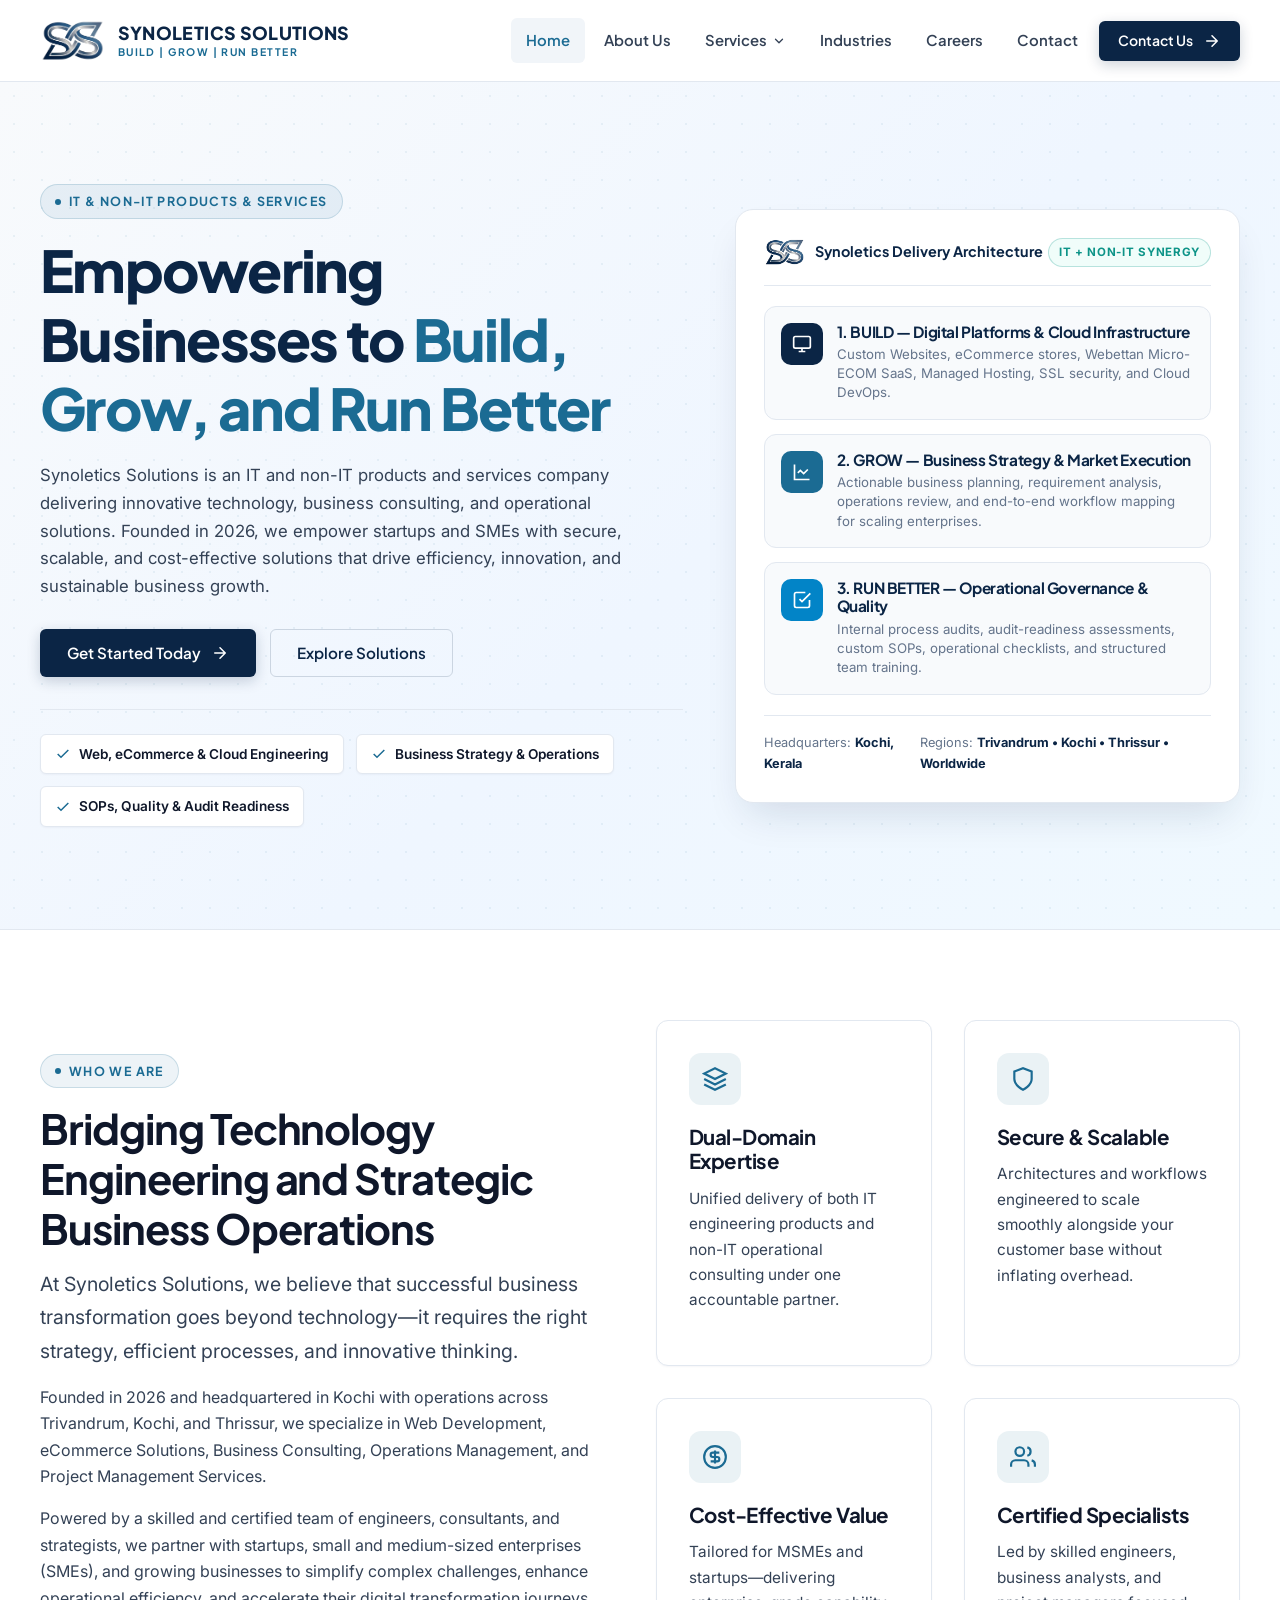
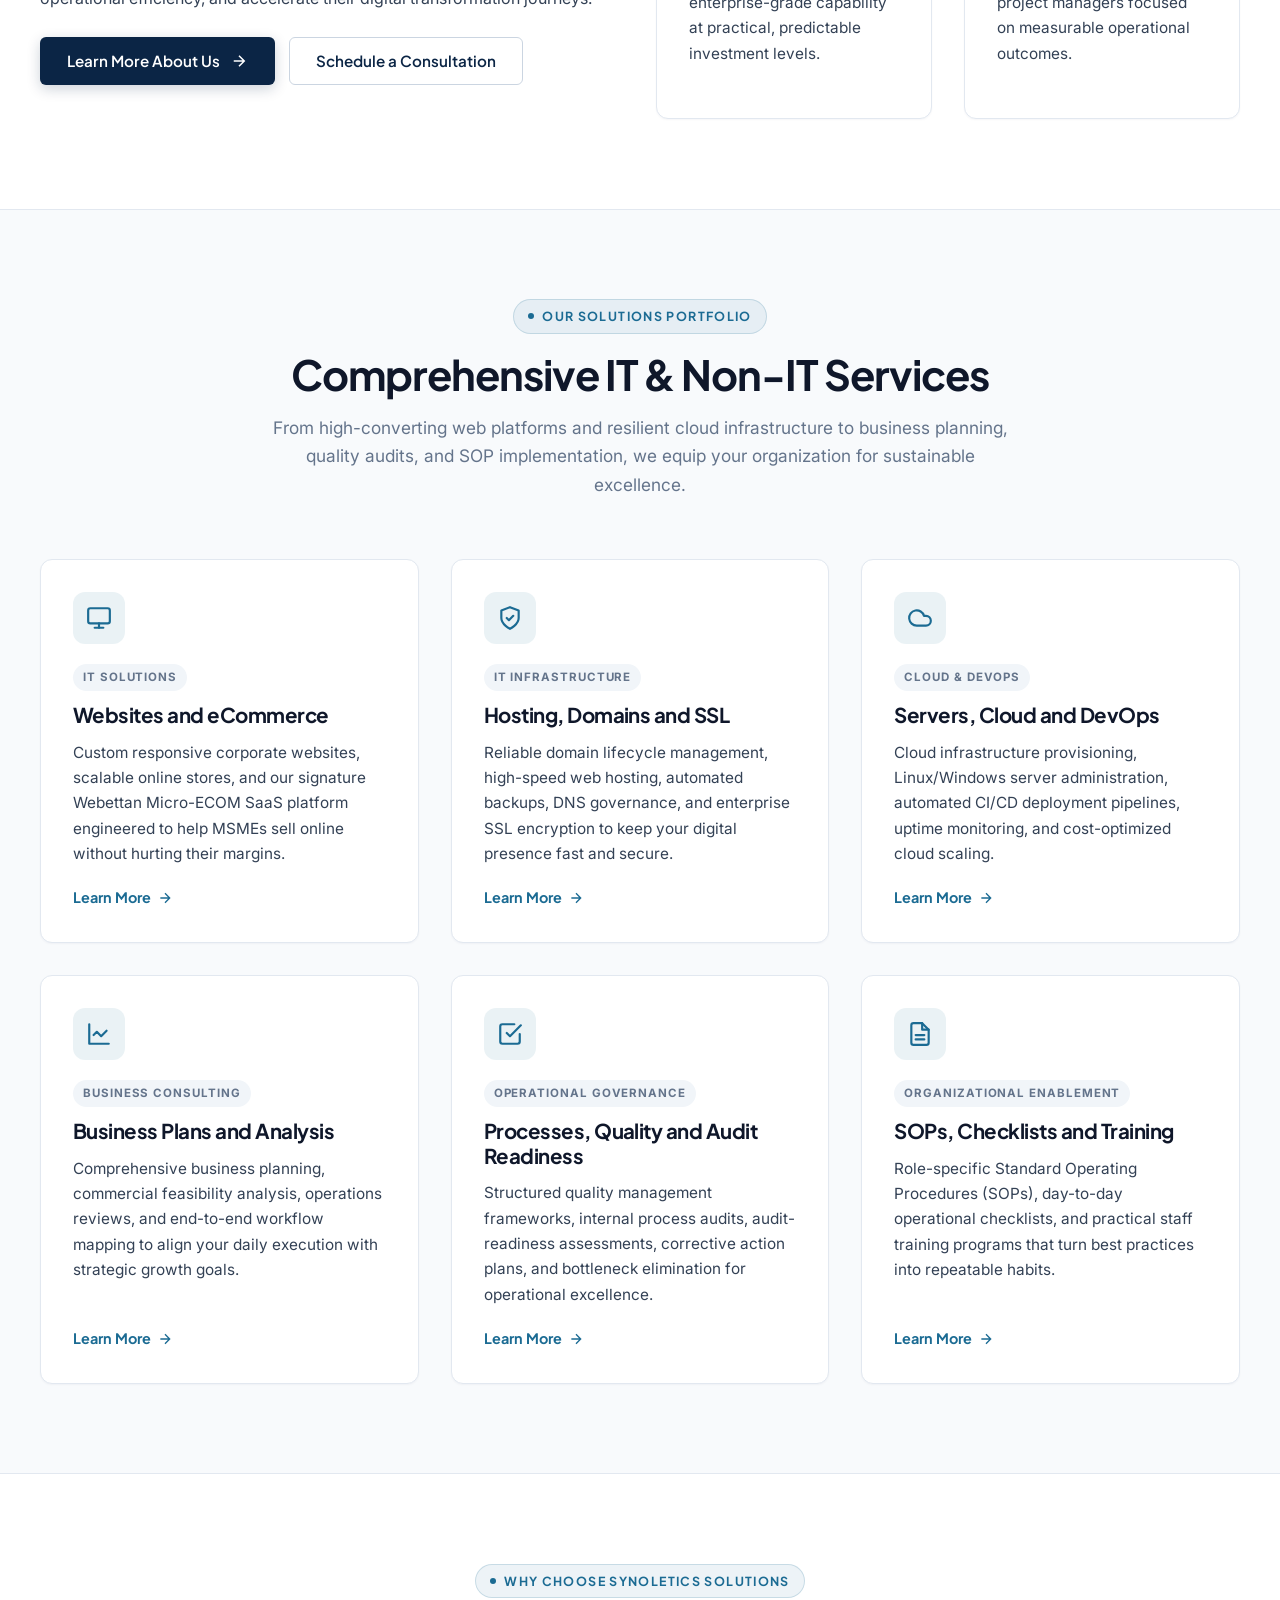
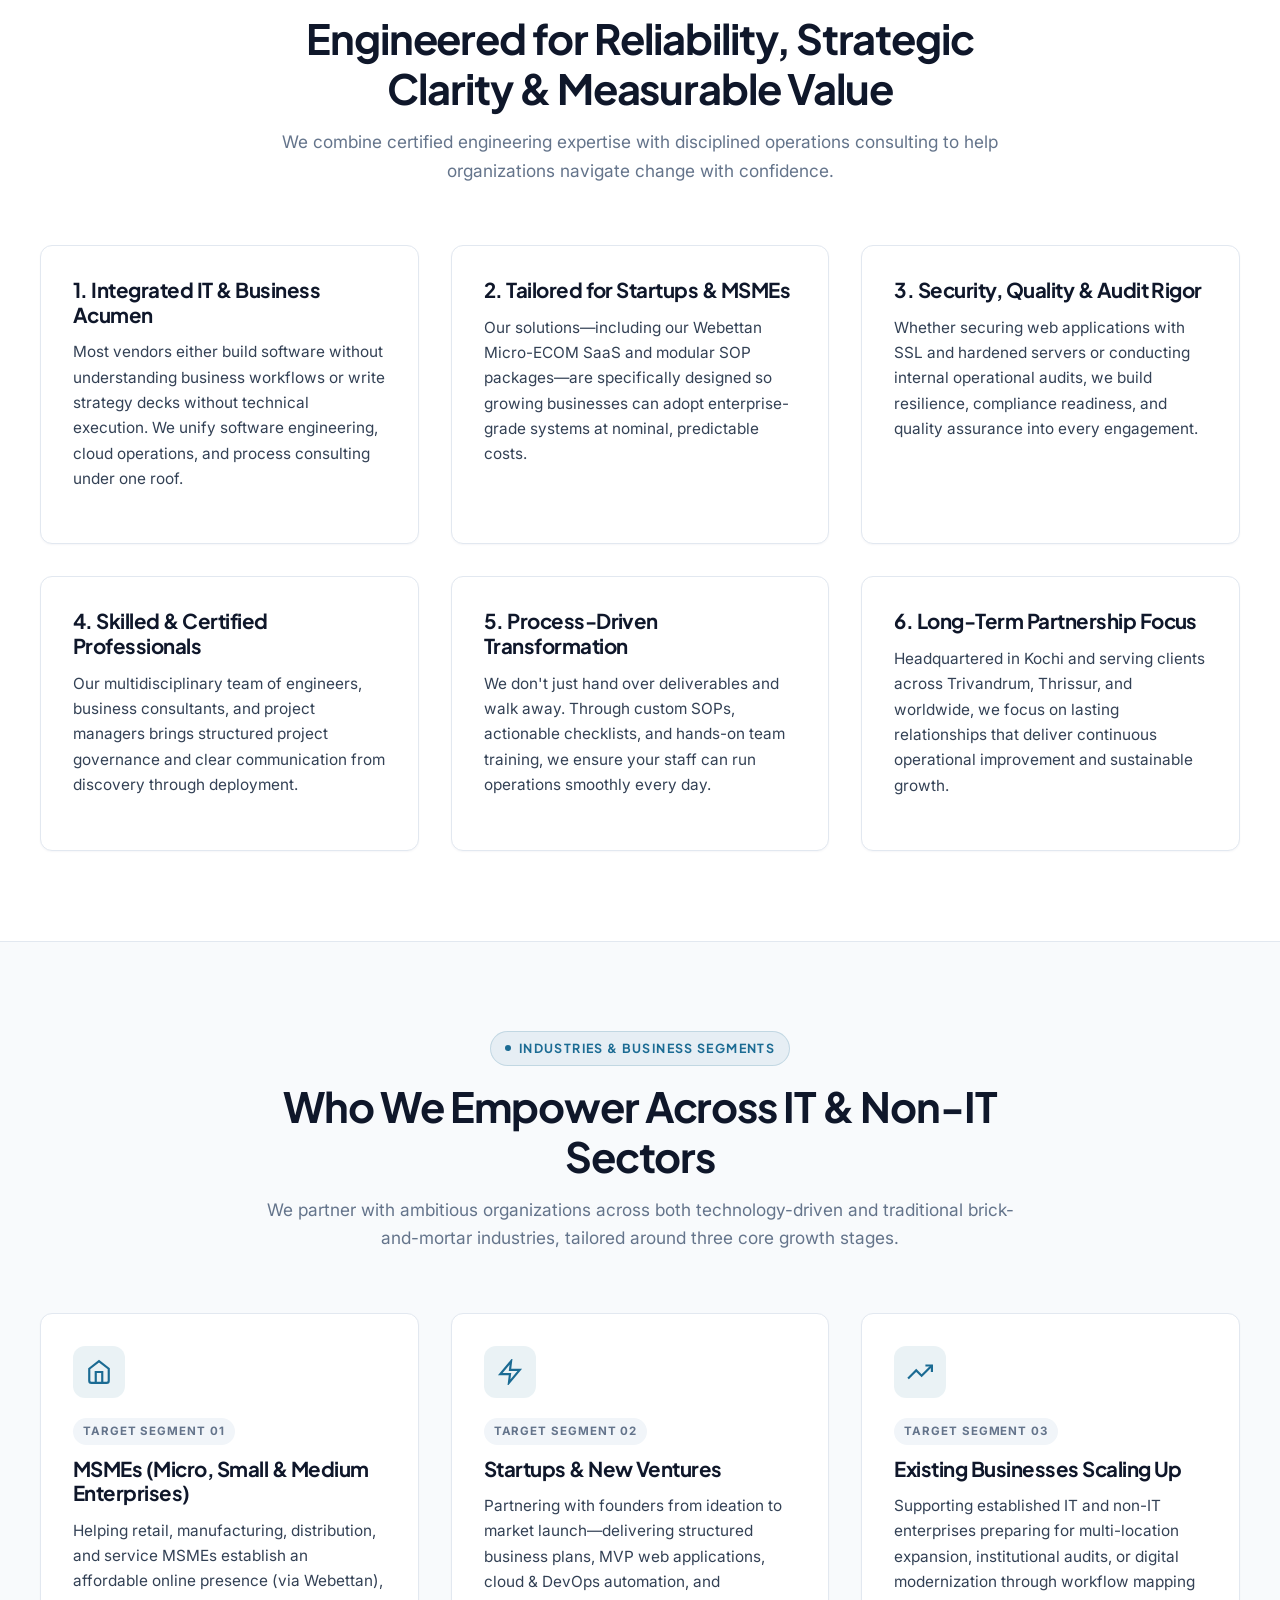
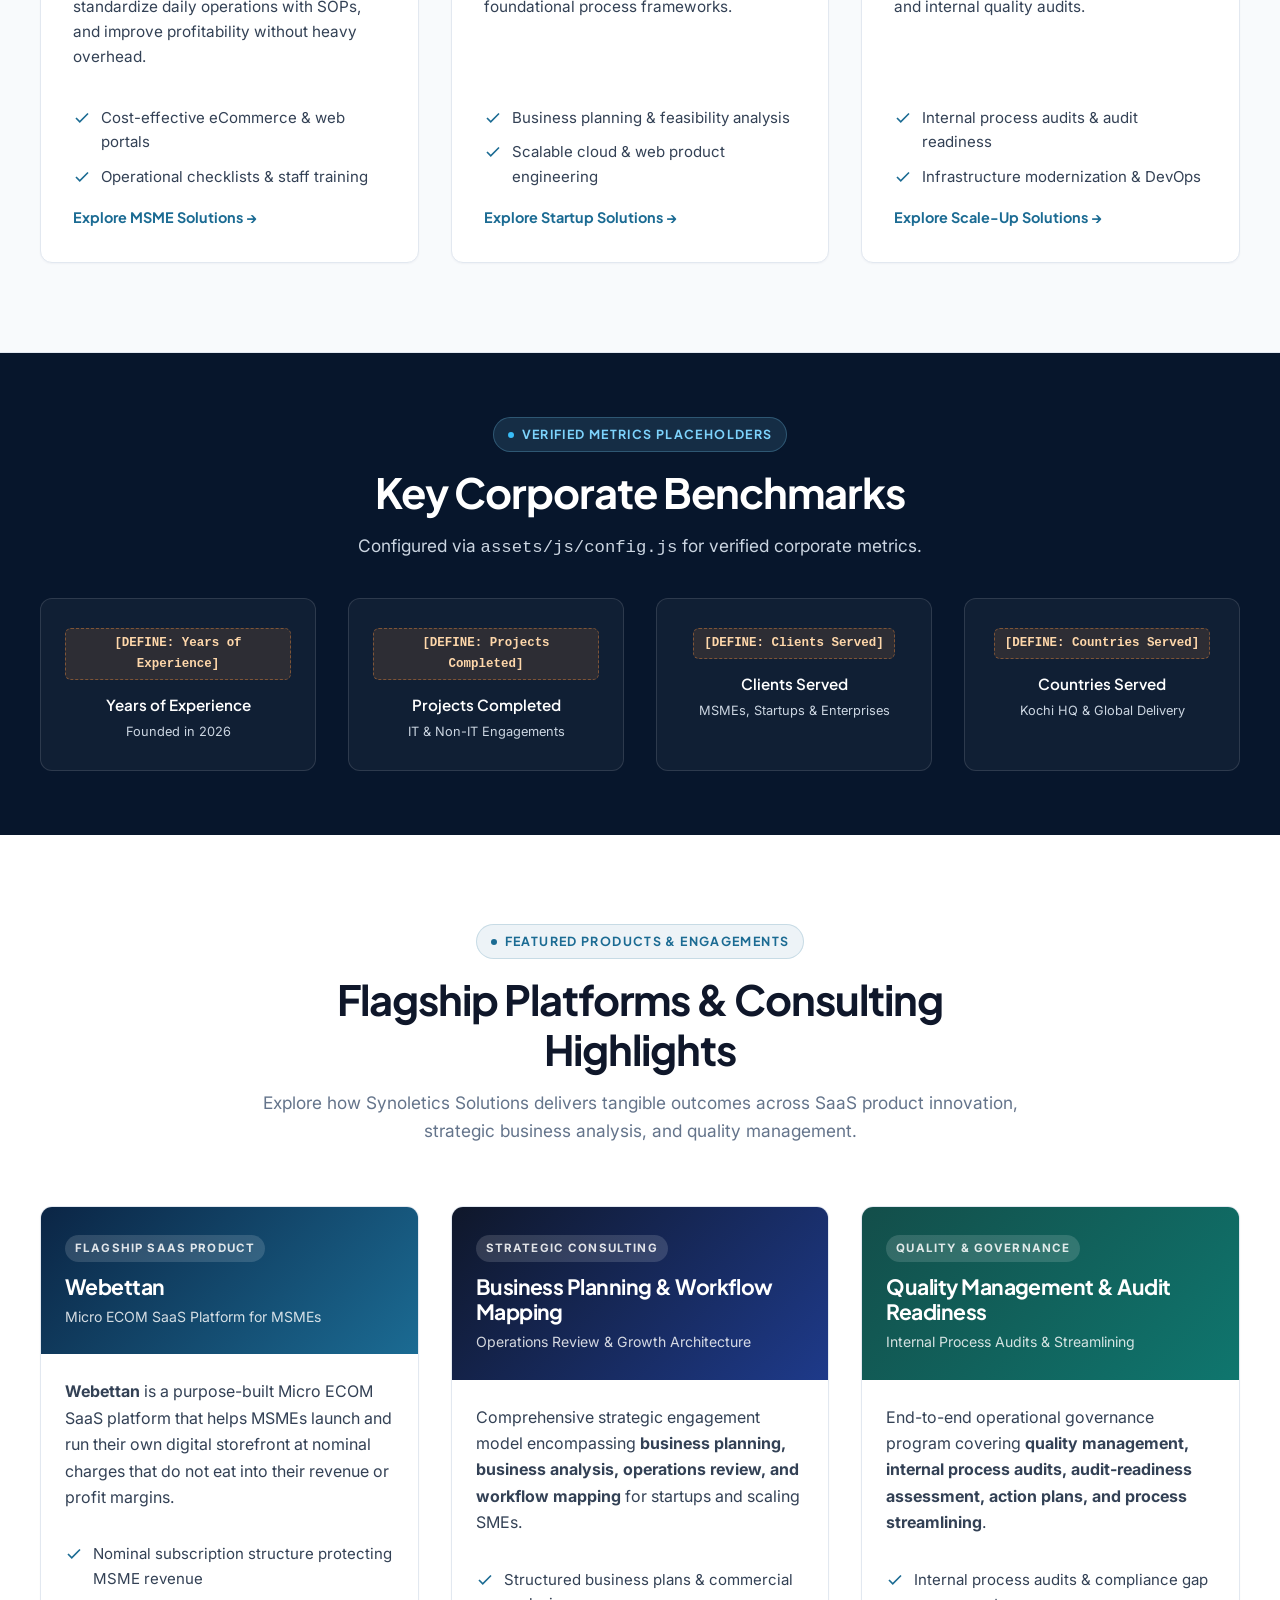
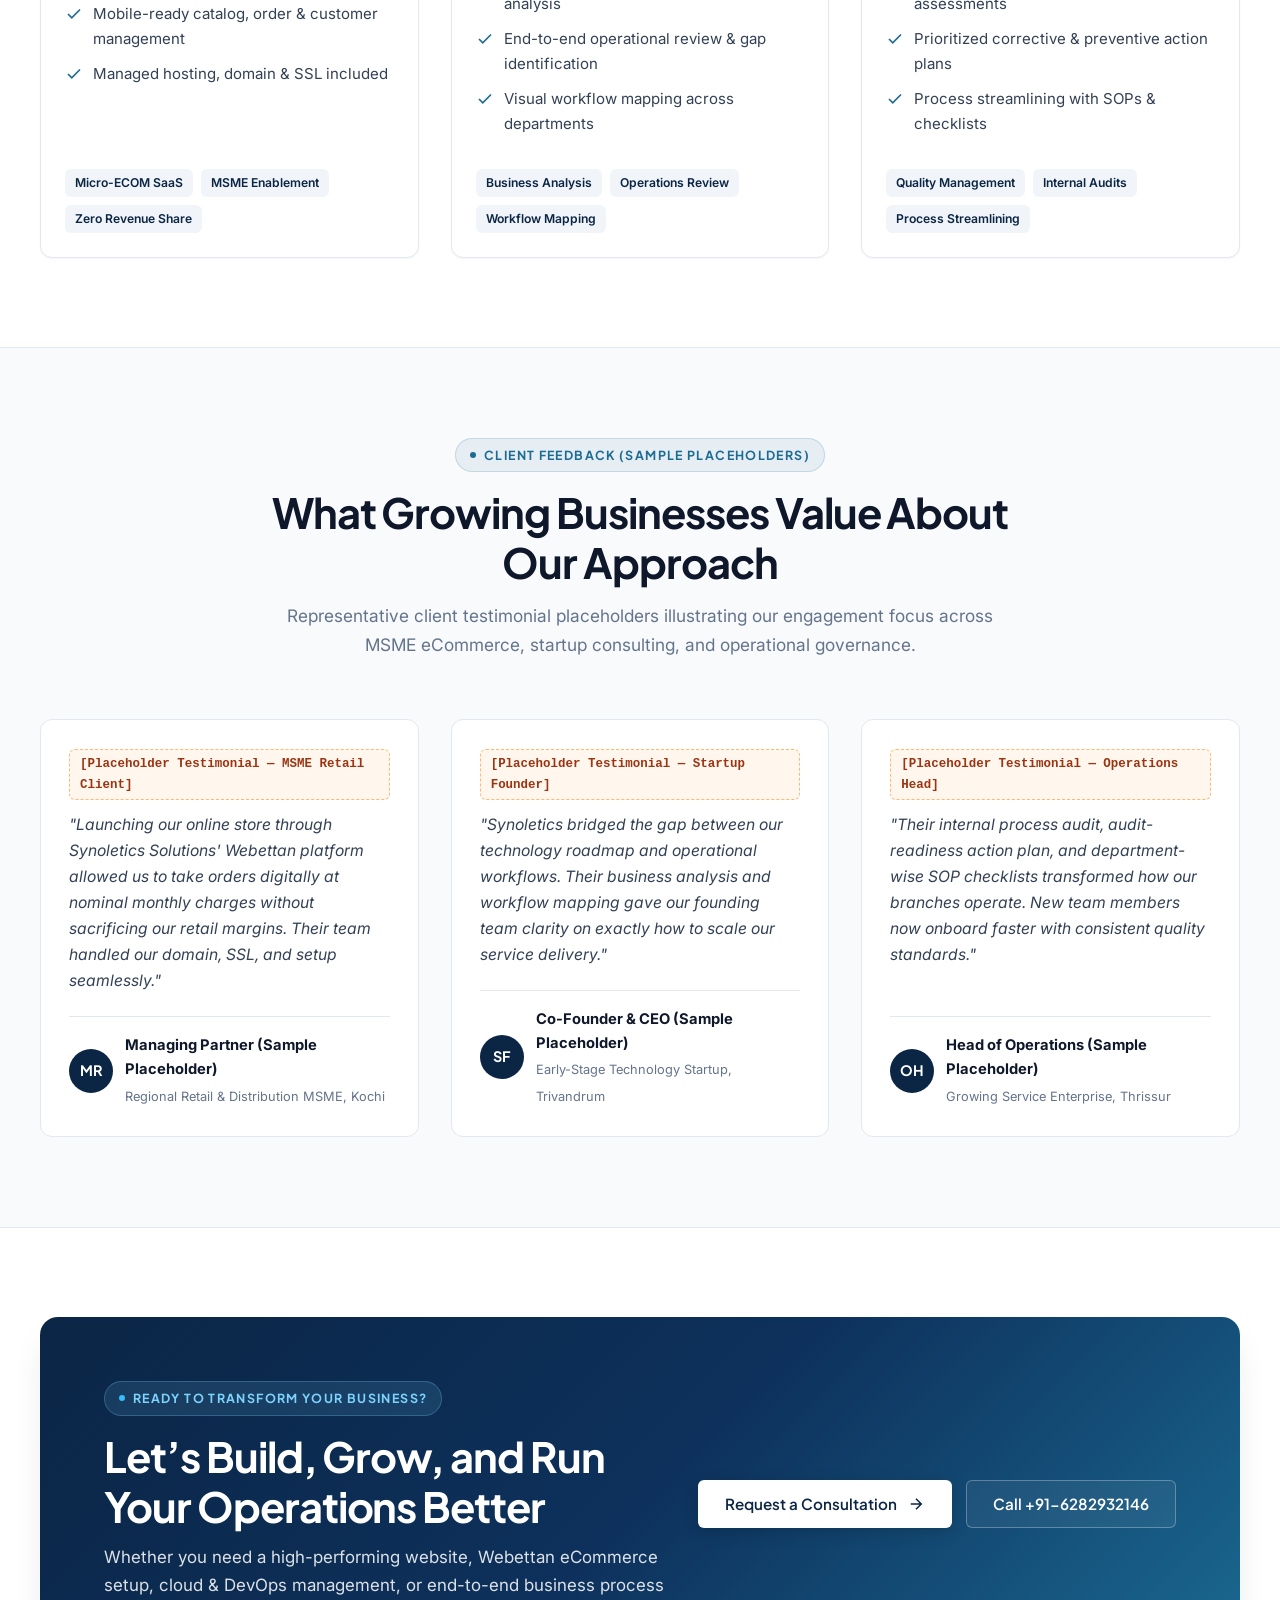
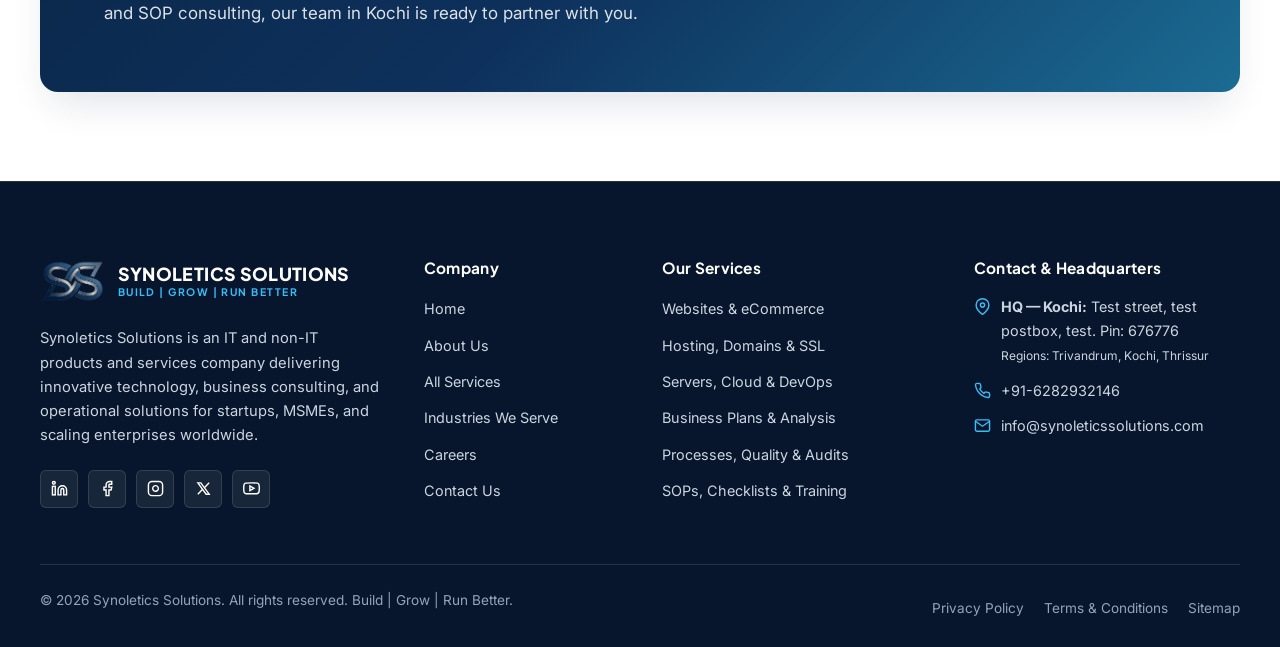
==== commit 5065f06f: "new files loaded" ====
--- a/index.html
+++ b/index.html
@@ -3,1078 +3,967 @@
 <head>
   <meta charset="UTF-8" />
   <meta name="viewport" content="width=device-width, initial-scale=1.0" />
-  <title>Synoletics Solutions | Enterprise IT Services, Data Analytics &amp; Digital Transformation</title>
-  <meta name="description" content="Synoletics Solutions empowers forward-thinking enterprises with Data Analytics, Custom Software Engineering, Cloud Modernization, AI Automation, and Strategic IT Consulting." />
+  <title>Synoletics Solutions | IT &amp; Business Consulting Services — Build | Grow | Run Better</title>
+  <meta name="description" content="Synoletics Solutions is an IT and non-IT products and services company delivering Web Development, eCommerce, Cloud &amp; DevOps, Business Consulting, Operations Management, and SOP Audit Readiness for startups and SMEs." />
+  <meta name="keywords" content="IT Solutions Company, IT Services Provider, Technology Solutions Company, Business Solutions Provider, Digital Transformation Services, Web Development Company, eCommerce Development Services, Business Consulting Services, Operations Management Services, Project Management Services, SME Business Solutions, Startup Technology Solutions" />
+  <meta name="author" content="Synoletics Solutions" />
+  <meta name="robots" content="index, follow" />
+  <link rel="canonical" href="https://synoleticssolutions.com/" />
+
+  <!-- Open Graph / Social Metadata -->
+  <meta property="og:type" content="website" />
+  <meta property="og:site_name" content="Synoletics Solutions" />
+  <meta property="og:title" content="Synoletics Solutions | Build | Grow | Run Better" />
+  <meta property="og:description" content="Innovative IT and non-IT products, Web &amp; eCommerce Engineering, Cloud DevOps, Business Consulting, and Process Governance for startups and SMEs." />
+  <meta property="og:url" content="https://synoleticssolutions.com/" />
+  <meta property="og:image" content="https://synoleticssolutions.com/logo/logo.png" />
+
+  <!-- Twitter / X Card Metadata -->
+  <meta name="twitter:card" content="summary_large_image" />
+  <meta name="twitter:title" content="Synoletics Solutions | Build | Grow | Run Better" />
+  <meta name="twitter:description" content="Empowering startups and SMEs with secure, scalable Web Development, eCommerce, Cloud Infrastructure, and Strategic Business Operations Consulting." />
+  <meta name="twitter:image" content="https://synoleticssolutions.com/logo/logo.png" />
+
+  <!-- Favicon (Using supplied logo folder) -->
   <link rel="icon" type="image/png" href="logo/favicon.png" />
-
-  <!-- Google Fonts: Plus Jakarta Sans & Inter -->
+  <link rel="apple-touch-icon" href="logo/logo-mark.png" />
+
+  <!-- Optimized Font Loading -->
   <link rel="preconnect" href="https://fonts.googleapis.com" />
   <link rel="preconnect" href="https://fonts.gstatic.com" crossorigin />
-  <link href="https://fonts.googleapis.com/css2?family=Inter:wght@400;500;600;700&family=Plus+Jakarta+Sans:wght@600;700;800&display=swap" rel="stylesheet" />
-
-  <!-- Main Stylesheet -->
-  <link rel="stylesheet" href="css/styles.css" />
+  <link href="https://fonts.googleapis.com/css2?family=Inter:wght@400;500;600;700&amp;family=Plus+Jakarta+Sans:wght@600;700;800&amp;display=swap" rel="stylesheet" />
+
+  <!-- Main Design System Stylesheet -->
+  <link rel="stylesheet" href="assets/css/styles.css" />
+
+  <!-- JSON-LD Structured Data: Organization & LocalBusiness -->
+  <script type="application/ld+json">
+  {
+    "@context": "https://schema.org",
+    "@graph": [
+      {
+        "@type": "Organization",
+        "@id": "https://synoleticssolutions.com/#organization",
+        "name": "Synoletics Solutions",
+        "url": "https://synoleticssolutions.com/",
+        "logo": "https://synoleticssolutions.com/logo/logo.png",
+        "slogan": "Build | Grow | Run Better",
+        "foundingDate": "2026",
+        "description": "Synoletics Solutions is an IT and non-IT products and services company delivering innovative technology, business consulting, and operational solutions.",
+        "email": "info@synoleticssolutions.com",
+        "telephone": "+91-6282932146",
+        "address": {
+          "@type": "PostalAddress",
+          "streetAddress": "Test street, test postbox, test",
+          "addressLocality": "Kochi",
+          "addressRegion": "Kerala",
+          "postalCode": "676776",
+          "addressCountry": "IN"
+        },
+        "areaServed": ["Worldwide", "Kochi", "Trivandrum", "Thrissur"],
+        "sameAs": [
+          "https://synoleticssolutions.com/"
+        ]
+      },
+      {
+        "@type": "ProfessionalService",
+        "@id": "https://synoleticssolutions.com/#localbusiness",
+        "name": "Synoletics Solutions",
+        "image": "https://synoleticssolutions.com/logo/logo.png",
+        "url": "https://synoleticssolutions.com/",
+        "telephone": "+91-6282932146",
+        "email": "info@synoleticssolutions.com",
+        "address": {
+          "@type": "PostalAddress",
+          "streetAddress": "Test street, test postbox, test",
+          "addressLocality": "Kochi",
+          "addressRegion": "Kerala",
+          "postalCode": "676776",
+          "addressCountry": "IN"
+        }
+      }
+    ]
+  }
+  </script>
 </head>
 <body>
-
-  <!-- ========================================================================
-       TOP ANNOUNCEMENT & CONTACT BAR
-       ======================================================================== -->
-  <div class="topbar">
-    <div class="container topbar-inner">
-      <div class="topbar-left">
-        <span class="topbar-item">
-          <svg viewBox="0 0 24 24" fill="none" stroke="currentColor" stroke-width="2"><path d="M4 4h16c1.1 0 2 .9 2 2v12c0 1.1-.9 2-2 2H4c-1.1 0-2-.9-2-2V6c0-1.1.9-2 2-2z"/><polyline points="22,6 12,13 2,6"/></svg>
-          <a href="mailto:synoleticssolutions@gmail.com">synoleticssolutions@gmail.com</a>
-        </span>
-        <span class="topbar-item">
-          <svg viewBox="0 0 24 24" fill="none" stroke="currentColor" stroke-width="2"><circle cx="12" cy="12" r="10"/><line x1="2" y1="12" x2="22" y2="12"/><path d="M12 2a15.3 15.3 0 0 1 4 10 15.3 15.3 0 0 1-4 10 15.3 15.3 0 0 1-4-10 15.3 15.3 0 0 1 4-10z"/></svg>
-          <span>synoleticssolutions.com &bull; synoleticssolutions.in</span>
-        </span>
-      </div>
-      <div class="topbar-right">
-        <span class="topbar-badge">ISO-Aligned Delivery</span>
-        <span class="topbar-item">
-          <svg viewBox="0 0 24 24" fill="none" stroke="currentColor" stroke-width="2"><circle cx="12" cy="12" r="10"/><polyline points="12 6 12 12 16 14"/></svg>
-          <span>Mon – Sat: 9:00 AM – 7:00 PM IST</span>
-        </span>
-      </div>
-    </div>
-  </div>
-
-  <!-- ========================================================================
-       STICKY NAVIGATION HEADER
-       ======================================================================== -->
-  <header class="site-header">
-    <div class="container navbar">
+  <a href="#main-content" class="skip-link">Skip to main content</a>
+
+  <!-- =====================================================================
+       HEADER & STICKY NAVIGATION
+       ===================================================================== -->
+  <header class="site-header" role="banner">
+    <div class="container header-inner">
       <a href="index.html" class="brand-logo" aria-label="Synoletics Solutions Home">
-        <img src="logo/logo-cropped.png" alt="Synoletics Solutions Logo" />
+        <img src="logo/logo-mark.png" alt="Synoletics Solutions Logo" width="60" height="41" />
+        <div class="brand-text">
+          <span class="brand-name">Synoletics Solutions</span>
+          <span class="brand-tagline">Build | Grow | Run Better</span>
+        </div>
       </a>
 
-      <nav class="nav-menu" aria-label="Primary Navigation">
-        <a href="index.html" class="nav-link active">Home</a>
-        <a href="about.html" class="nav-link">About Us</a>
-        <a href="services.html" class="nav-link">Services</a>
-        <a href="#solutions" class="nav-link">Case Studies</a>
-        <a href="#process" class="nav-link">How We Work</a>
-        <a href="#faq" class="nav-link">FAQ</a>
-        <a href="contact.html" class="nav-link">Contact</a>
+      <button class="mobile-menu-toggle" type="button" aria-label="Toggle navigation menu" aria-expanded="false" aria-controls="primary-navigation">
+        <svg viewBox="0 0 24 24" fill="none" stroke="currentColor" stroke-width="2" stroke-linecap="round">
+          <path d="M4 7h16M4 12h16M4 17h16" />
+        </svg>
+      </button>
+
+      <nav id="primary-navigation" class="main-nav" aria-label="Primary Navigation">
+        <ul class="nav-list">
+          <li class="nav-item">
+            <a href="index.html" class="nav-link active">Home</a>
+          </li>
+          <li class="nav-item">
+            <a href="about.html" class="nav-link">About Us</a>
+          </li>
+          <li class="nav-item has-dropdown">
+            <a href="services.html" class="nav-link dropdown-trigger" aria-haspopup="true" aria-expanded="false">
+              Services
+              <svg class="nav-caret" viewBox="0 0 24 24" fill="none" stroke="currentColor" stroke-width="2.2" stroke-linecap="round" stroke-linejoin="round">
+                <polyline points="6 9 12 15 18 9"></polyline>
+              </svg>
+            </a>
+            <div class="dropdown-menu" role="region" aria-label="Services Submenu">
+              <div class="dropdown-header">
+                <span>IT &amp; Non-IT Solutions Portfolio</span>
+                <a href="services.html">View All 6 Services &rarr;</a>
+              </div>
+              <div class="dropdown-grid">
+                <a href="services/websites-and-ecommerce.html" class="dropdown-item">
+                  <div class="dropdown-icon">
+                    <svg viewBox="0 0 24 24" fill="none" stroke="currentColor" stroke-width="2"><rect x="2" y="3" width="20" height="14" rx="2"/><path d="M8 21h8M12 17v4"/></svg>
+                  </div>
+                  <div>
+                    <span class="dropdown-item-title">Websites &amp; eCommerce</span>
+                    <span class="dropdown-item-desc">Custom web platforms, online stores &amp; Webettan SaaS</span>
+                  </div>
+                </a>
+                <a href="services/hosting-domains-and-ssl.html" class="dropdown-item">
+                  <div class="dropdown-icon">
+                    <svg viewBox="0 0 24 24" fill="none" stroke="currentColor" stroke-width="2"><path d="M12 22s8-4 8-10V5l-8-3-8 3v7c0 6 8 10 8 10z"/></svg>
+                  </div>
+                  <div>
+                    <span class="dropdown-item-title">Hosting, Domains &amp; SSL</span>
+                    <span class="dropdown-item-desc">Managed web hosting, DNS governance &amp; SSL security</span>
+                  </div>
+                </a>
+                <a href="services/servers-cloud-and-devops.html" class="dropdown-item">
+                  <div class="dropdown-icon">
+                    <svg viewBox="0 0 24 24" fill="none" stroke="currentColor" stroke-width="2"><path d="M17.5 19H9a7 7 0 1 1 6.71-9h1.79a4.5 4.5 0 1 1 0 9Z"/></svg>
+                  </div>
+                  <div>
+                    <span class="dropdown-item-title">Servers, Cloud &amp; DevOps</span>
+                    <span class="dropdown-item-desc">Cloud architecture, CI/CD pipelines &amp; server reliability</span>
+                  </div>
+                </a>
+                <a href="services/business-plans-and-analysis.html" class="dropdown-item">
+                  <div class="dropdown-icon">
+                    <svg viewBox="0 0 24 24" fill="none" stroke="currentColor" stroke-width="2"><path d="M3 3v18h18"/><path d="m19 9-5 5-4-4-3 3"/></svg>
+                  </div>
+                  <div>
+                    <span class="dropdown-item-title">Business Plans &amp; Analysis</span>
+                    <span class="dropdown-item-desc">Strategic roadmaps, operations review &amp; workflow mapping</span>
+                  </div>
+                </a>
+                <a href="services/processes-quality-and-audit-readiness.html" class="dropdown-item">
+                  <div class="dropdown-icon">
+                    <svg viewBox="0 0 24 24" fill="none" stroke="currentColor" stroke-width="2"><path d="M9 11l3 3L22 4"/><path d="M21 12v7a2 2 0 0 1-2 2H5a2 2 0 0 1-2-2V5a2 2 0 0 1 2-2h11"/></svg>
+                  </div>
+                  <div>
+                    <span class="dropdown-item-title">Processes, Quality &amp; Audit Readiness</span>
+                    <span class="dropdown-item-desc">Quality management, internal audits &amp; process streamlining</span>
+                  </div>
+                </a>
+                <a href="services/sops-checklists-and-training.html" class="dropdown-item">
+                  <div class="dropdown-icon">
+                    <svg viewBox="0 0 24 24" fill="none" stroke="currentColor" stroke-width="2"><path d="M14 2H6a2 2 0 0 0-2 2v16a2 2 0 0 0 2 2h12a2 2 0 0 0 2-2V8z"/><polyline points="14 2 14 8 20 8"/><line x1="16" y1="13" x2="8" y2="13"/><line x1="16" y1="17" x2="8" y2="17"/></svg>
+                  </div>
+                  <div>
+                    <span class="dropdown-item-title">SOPs, Checklists &amp; Training</span>
+                    <span class="dropdown-item-desc">Standard operating procedures &amp; workforce enablement</span>
+                  </div>
+                </a>
+              </div>
+            </div>
+          </li>
+          <li class="nav-item">
+            <a href="industries.html" class="nav-link">Industries</a>
+          </li>
+          <li class="nav-item">
+            <a href="careers.html" class="nav-link">Careers</a>
+          </li>
+          <li class="nav-item">
+            <a href="contact.html" class="nav-link">Contact</a>
+          </li>
+        </ul>
+
+        <div class="header-actions">
+          <a href="contact.html" class="btn btn-primary btn-sm">
+            Contact Us
+            <svg viewBox="0 0 24 24" fill="none" stroke="currentColor" stroke-width="2" stroke-linecap="round" stroke-linejoin="round"><path d="M5 12h14M12 5l7 7-7 7"/></svg>
+          </a>
+        </div>
       </nav>
-
-      <div class="nav-actions">
-        <a href="#" data-wa-link data-wa-msg="Hello Synoletics Solutions! I would like to schedule a quick consultation." class="btn btn-secondary btn-sm">
-          WhatsApp Us
-        </a>
-        <a href="contact.html" class="btn btn-primary btn-sm">
-          Get a Quote
-          <svg viewBox="0 0 24 24" fill="none" stroke="currentColor" stroke-width="2.2"><line x1="5" y1="12" x2="19" y2="12"/><polyline points="12 5 19 12 12 19"/></svg>
-        </a>
-        <button class="mobile-menu-toggle" aria-label="Toggle Navigation" aria-expanded="false">
-          <svg viewBox="0 0 24 24" fill="none" stroke="currentColor" stroke-width="2.2"><line x1="3" y1="6" x2="21" y2="6"/><line x1="3" y1="12" x2="21" y2="12"/><line x1="3" y1="18" x2="21" y2="18"/></svg>
-        </button>
-      </div>
     </div>
   </header>
 
-  <main>
-    <!-- ======================================================================
+  <main id="main-content">
+    <!-- ===================================================================
          HERO SECTION
-         ====================================================================== -->
-    <section class="hero">
+         =================================================================== -->
+    <section class="hero" aria-labelledby="hero-heading">
       <div class="container hero-grid">
-        <div class="hero-content">
-          <span class="eyebrow">Synergy + Analytics + Digital Excellence</span>
-          <h1 class="hero-title">
-            Transforming Complex Data &amp; IT into <span class="text-orange">Scalable Growth</span>
+        <div class="hero-content reveal">
+          <span class="eyebrow">IT &amp; Non-IT Products &amp; Services</span>
+          <h1 id="hero-heading">
+            Empowering Businesses to <span class="highlight">Build, Grow, and Run Better</span>
           </h1>
           <p class="hero-description">
-            <strong>Synoletics Solutions</strong> partners with ambitious enterprises to architect modern cloud platforms, actionable business intelligence, AI-driven workflows, and mission-critical software that accelerate measurable ROI.
+            Synoletics Solutions is an IT and non-IT products and services company delivering innovative technology, business consulting, and operational solutions. Founded in 2026, we empower startups and SMEs with secure, scalable, and cost-effective solutions that drive efficiency, innovation, and sustainable business growth.
           </p>
 
-          <div class="hero-cta-group">
-            <a href="contact.html" class="btn btn-primary">
-              Schedule a Free Consultation
-              <svg viewBox="0 0 24 24" fill="none" stroke="currentColor" stroke-width="2.2"><line x1="5" y1="12" x2="19" y2="12"/><polyline points="12 5 19 12 12 19"/></svg>
-            </a>
-            <a href="services.html" class="btn btn-secondary">
-              Explore Our Services
-            </a>
-          </div>
-
-          <div class="hero-trust-row">
-            <div class="hero-stat-item">
-              <div class="hero-stat-number">3.5<span>x</span></div>
-              <div class="hero-stat-label">Faster Decision Velocity</div>
-            </div>
-            <div class="hero-stat-item">
-              <div class="hero-stat-number">99.9<span>%</span></div>
-              <div class="hero-stat-label">Cloud Architecture Uptime</div>
-            </div>
-            <div class="hero-stat-item">
-              <div class="hero-stat-number">100<span>%</span></div>
-              <div class="hero-stat-label">Transparent Agile Delivery</div>
-            </div>
-          </div>
-        </div>
-
-        <!-- Interactive Analytics & Cloud Architecture Visual Card -->
-        <div class="hero-visual">
-          <div class="dashboard-showcase">
-            <div class="dash-header">
-              <div class="dash-window-dots">
-                <span></span><span></span><span></span>
-              </div>
-              <span class="dash-status">Synoletics Intelligence Engine &bull; Live</span>
-            </div>
-
-            <div class="dash-kpi-grid">
-              <div class="dash-kpi-card">
-                <div class="dash-kpi-label">Operational Efficiency</div>
-                <div class="dash-kpi-val">
-                  <span>+42.8%</span>
-                  <span class="dash-kpi-trend">&#9650; +14.2%</span>
+          <div class="btn-group">
+            <a href="https://synoleticssolutions.com/" class="btn btn-primary" data-cta="primary-hero">
+              Get Started Today
+              <svg viewBox="0 0 24 24" fill="none" stroke="currentColor" stroke-width="2" stroke-linecap="round" stroke-linejoin="round"><path d="M5 12h14M12 5l7 7-7 7"/></svg>
+            </a>
+            <a href="https://synoleticssolutions.com/" class="btn btn-outline" data-cta="secondary-hero">
+              Explore Solutions
+            </a>
+          </div>
+
+          <div class="hero-pillars">
+            <span class="hero-pillar-tag">
+              <svg viewBox="0 0 24 24" fill="none" stroke="currentColor" stroke-width="2.2"><polyline points="20 6 9 17 4 12"/></svg>
+              Web, eCommerce &amp; Cloud Engineering
+            </span>
+            <span class="hero-pillar-tag">
+              <svg viewBox="0 0 24 24" fill="none" stroke="currentColor" stroke-width="2.2"><polyline points="20 6 9 17 4 12"/></svg>
+              Business Strategy &amp; Operations
+            </span>
+            <span class="hero-pillar-tag">
+              <svg viewBox="0 0 24 24" fill="none" stroke="currentColor" stroke-width="2.2"><polyline points="20 6 9 17 4 12"/></svg>
+              SOPs, Quality &amp; Audit Readiness
+            </span>
+          </div>
+        </div>
+
+        <div class="hero-visual reveal">
+          <div class="hero-architecture-card" role="img" aria-label="Synoletics Solutions Integrated IT and Business Operations Framework">
+            <div class="arch-header">
+              <div class="arch-brand">
+                <img src="logo/logo-mark.png" alt="" width="42" height="28" />
+                <span>Synoletics Delivery Architecture</span>
+              </div>
+              <span class="arch-badge">IT + Non-IT Synergy</span>
+            </div>
+
+            <div class="arch-layers">
+              <div class="arch-layer">
+                <div class="arch-layer-icon">
+                  <svg viewBox="0 0 24 24" fill="none" stroke="currentColor" stroke-width="2"><rect x="2" y="3" width="20" height="14" rx="2"/><path d="M8 21h8M12 17v4"/></svg>
                 </div>
-              </div>
-              <div class="dash-kpi-card">
-                <div class="dash-kpi-label">Data Pipeline Throughput</div>
-                <div class="dash-kpi-val">
-                  <span>1.8M/hr</span>
-                  <span class="dash-kpi-trend">Real-Time</span>
+                <div class="arch-layer-body">
+                  <h4>1. BUILD — Digital Platforms &amp; Cloud Infrastructure</h4>
+                  <p>Custom Websites, eCommerce stores, Webettan Micro-ECOM SaaS, Managed Hosting, SSL security, and Cloud DevOps.</p>
                 </div>
               </div>
-            </div>
-
-            <div class="dash-chart-box">
-              <div class="dash-chart-top">
-                <span class="dash-chart-title">Enterprise Digital Velocity &amp; Cost Optimization</span>
-                <span class="topbar-badge">Q1 – Q4 Forecast</span>
-              </div>
-              <div class="dash-bars">
-                <div class="dash-bar-col">
-                  <div class="dash-bar" style="height: 38%;"></div>
-                  <span class="dash-bar-day">Mon</span>
+
+              <div class="arch-layer">
+                <div class="arch-layer-icon teal">
+                  <svg viewBox="0 0 24 24" fill="none" stroke="currentColor" stroke-width="2"><path d="M3 3v18h18"/><path d="m19 9-5 5-4-4-3 3"/></svg>
                 </div>
-                <div class="dash-bar-col">
-                  <div class="dash-bar" style="height: 52%;"></div>
-                  <span class="dash-bar-day">Tue</span>
+                <div class="arch-layer-body">
+                  <h4>2. GROW — Business Strategy &amp; Market Execution</h4>
+                  <p>Actionable business planning, requirement analysis, operations review, and end-to-end workflow mapping for scaling enterprises.</p>
                 </div>
-                <div class="dash-bar-col">
-                  <div class="dash-bar navy" style="height: 64%;"></div>
-                  <span class="dash-bar-day">Wed</span>
+              </div>
+
+              <div class="arch-layer">
+                <div class="arch-layer-icon accent">
+                  <svg viewBox="0 0 24 24" fill="none" stroke="currentColor" stroke-width="2"><path d="M9 11l3 3L22 4"/><path d="M21 12v7a2 2 0 0 1-2 2H5a2 2 0 0 1-2-2V5a2 2 0 0 1 2-2h11"/></svg>
                 </div>
-                <div class="dash-bar-col">
-                  <div class="dash-bar" style="height: 58%;"></div>
-                  <span class="dash-bar-day">Thu</span>
+                <div class="arch-layer-body">
+                  <h4>3. RUN BETTER — Operational Governance &amp; Quality</h4>
+                  <p>Internal process audits, audit-readiness assessments, custom SOPs, operational checklists, and structured team training.</p>
                 </div>
-                <div class="dash-bar-col">
-                  <div class="dash-bar active" style="height: 82%;"></div>
-                  <span class="dash-bar-day">Fri</span>
-                </div>
-                <div class="dash-bar-col">
-                  <div class="dash-bar active" style="height: 96%;"></div>
-                  <span class="dash-bar-day">Sat</span>
-                </div>
-                <div class="dash-bar-col">
-                  <div class="dash-bar navy" style="height: 75%;"></div>
-                  <span class="dash-bar-day">Sun</span>
-                </div>
-              </div>
-            </div>
-
-            <div class="dash-modules">
-              <span class="dash-pill"><span></span>BI &amp; Data Warehousing</span>
-              <span class="dash-pill"><span></span>Cloud Native &amp; DevOps</span>
-              <span class="dash-pill"><span></span>AI Process Automation</span>
-            </div>
-          </div>
-
-          <div class="hero-floating-badge">
-            <div class="hero-floating-icon">
-              <svg viewBox="0 0 24 24" fill="none" stroke="currentColor" stroke-width="2.2"><path d="M12 22s8-4 8-10V5l-8-3-8 3v7c0 6 8 10 8 10z"/><polyline points="9 12 11 14 15 10"/></svg>
-            </div>
-            <div class="hero-floating-text">
-              <strong>Enterprise-Grade Security</strong>
-              <span>End-to-End Governance &amp; Scalable Architecture</span>
+              </div>
+            </div>
+
+            <div class="arch-footer">
+              <span>Headquarters: <strong>Kochi, Kerala</strong></span>
+              <span>Regions: <strong>Trivandrum &bull; Kochi &bull; Thrissur &bull; Worldwide</strong></span>
             </div>
           </div>
         </div>
       </div>
     </section>
 
-    <!-- ======================================================================
-         TRUST & CAPABILITIES STRIP
-         ====================================================================== -->
-    <div class="capabilities-bar">
-      <div class="container capabilities-inner">
-        <span class="capabilities-label">Core Technology Pillars:</span>
-        <div class="capabilities-list">
-          <span class="capability-chip">
-            <svg viewBox="0 0 24 24" fill="none" stroke="currentColor" stroke-width="2.2"><polyline points="22 12 18 12 15 21 9 3 6 12 2 12"/></svg>
-            Predictive Data Analytics
-          </span>
-          <span class="capability-chip">
-            <svg viewBox="0 0 24 24" fill="none" stroke="currentColor" stroke-width="2.2"><path d="M18 10h-1.26A8 8 0 1 0 9 20h9a5 5 0 0 0 0-10z"/></svg>
-            AWS / Azure / GCP Cloud
-          </span>
-          <span class="capability-chip">
-            <svg viewBox="0 0 24 24" fill="none" stroke="currentColor" stroke-width="2.2"><polyline points="16 18 22 12 16 6"/><polyline points="8 6 2 12 8 18"/></svg>
-            Full-Stack Enterprise Apps
-          </span>
-          <span class="capability-chip">
-            <svg viewBox="0 0 24 24" fill="none" stroke="currentColor" stroke-width="2.2"><rect x="2" y="3" width="20" height="14" rx="2"/><line x1="8" y1="21" x2="16" y2="21"/><line x1="12" y1="17" x2="12" y2="21"/></svg>
-            Power BI &amp; Tableau Dashboards
-          </span>
-          <span class="capability-chip">
-            <svg viewBox="0 0 24 24" fill="none" stroke="currentColor" stroke-width="2.2"><circle cx="12" cy="12" r="3"/><path d="M19.4 15a1.65 1.65 0 0 0 .33 1.82l.06.06a2 2 0 0 1-2.83 2.83l-.06-.06a1.65 1.65 0 0 0-1.82-.33 1.65 1.65 0 0 0-1 1.51V21a2 2 0 0 1-4 0v-.09A1.65 1.65 0 0 0 9 19.4a1.65 1.65 0 0 0-1.82.33l-.06.06a2 2 0 0 1-2.83-2.83l.06-.06a1.65 1.65 0 0 0 .33-1.82 1.65 1.65 0 0 0-1.51-1H3a2 2 0 0 1 0-4h.09A1.65 1.65 0 0 0 4.6 9a1.65 1.65 0 0 0-.33-1.82l-.06-.06a2 2 0 0 1 2.83-2.83l.06.06a1.65 1.65 0 0 0 1.82.33H9a1.65 1.65 0 0 0 1-1.51V3a2 2 0 0 1 4 0v.09a1.65 1.65 0 0 0 1 1.51 1.65 1.65 0 0 0 1.82-.33l.06-.06a2 2 0 0 1 2.83 2.83l-.06.06a1.65 1.65 0 0 0-.33 1.82V9a1.65 1.65 0 0 0 1.51 1H21a2 2 0 0 1 0 4h-.09a1.65 1.65 0 0 0-1.51 1z"/></svg>
-            AI &amp; Workflow Automation
-          </span>
-        </div>
-      </div>
-    </div>
-
-    <!-- ======================================================================
-         ABOUT US SECTION
-         ====================================================================== -->
-    <section id="about" class="section">
-      <div class="container about-grid">
-        <div class="about-visual-box">
-          <div class="about-logo-showcase">
-            <img src="logo/logo-cropped.png" alt="Synoletics Solutions" />
-            <div class="about-logo-tagline">Bridging Strategic Synergy with Precision Analytics</div>
-          </div>
-
-          <div class="synergy-equation">
-            <div class="synergy-card">
-              <h4>SYNERGY</h4>
-              <p>Cross-functional alignment across people, cloud &amp; processes</p>
-            </div>
-            <div class="synergy-plus">+</div>
-            <div class="synergy-card orange-border">
-              <h4>ANALYTICS</h4>
-              <p>Real-time intelligence, ML models &amp; automated decisions</p>
-            </div>
-          </div>
-
-          <div style="margin-top: 1.25rem; background: #FFFFFF; border: 1px solid var(--border-light); border-radius: 12px; padding: 1.15rem; display: flex; justify-content: space-between; align-items: center;">
-            <div>
-              <strong style="color: var(--brand-navy-dark); font-size: 0.92rem; display: block;">Outcome-Driven Engineering</strong>
-              <span style="font-size: 0.8rem; color: var(--text-muted);">Every engagement is tied to measurable business KPIs.</span>
-            </div>
-            <span class="topbar-badge">100% Client Focus</span>
-          </div>
-        </div>
-
-        <div class="about-content">
-          <span class="eyebrow">About Synoletics Solutions</span>
-          <h2 class="section-title">
-            Engineering Intelligent Systems That Power <span class="highlight">Modern Enterprises</span>
-          </h2>
-          <p class="section-subtitle" style="margin-bottom: 1rem;">
-            Founded on the principle that technology should simplify complexity rather than add to it, <strong>Synoletics Solutions</strong> combines deep domain expertise in enterprise IT architecture with advanced data analytics and custom software engineering.
+    <!-- ===================================================================
+         COMPANY INTRODUCTION SECTION
+         =================================================================== -->
+    <section class="section" aria-labelledby="intro-heading">
+      <div class="container">
+        <div class="grid grid-2 align-center">
+          <div class="reveal">
+            <span class="eyebrow">Who We Are</span>
+            <h2 id="intro-heading">Bridging Technology Engineering and Strategic Business Operations</h2>
+            <p class="lead" style="margin-top: 14px;">
+              At Synoletics Solutions, we believe that successful business transformation goes beyond technology—it requires the right strategy, efficient processes, and innovative thinking.
+            </p>
+            <p>
+              Founded in 2026 and headquartered in Kochi with operations across Trivandrum, Kochi, and Thrissur, we specialize in Web Development, eCommerce Solutions, Business Consulting, Operations Management, and Project Management Services.
+            </p>
+            <p>
+              Powered by a skilled and certified team of engineers, consultants, and strategists, we partner with startups, small and medium-sized enterprises (SMEs), and growing businesses to simplify complex challenges, enhance operational efficiency, and accelerate their digital transformation journeys.
+            </p>
+            <div class="btn-group" style="margin-top: 26px;">
+              <a href="about.html" class="btn btn-primary">
+                Learn More About Us
+                <svg viewBox="0 0 24 24" fill="none" stroke="currentColor" stroke-width="2"><path d="M5 12h14M12 5l7 7-7 7"/></svg>
+              </a>
+              <a href="contact.html" class="btn btn-outline">Schedule a Consultation</a>
+            </div>
+          </div>
+
+          <div class="grid grid-2 reveal">
+            <div class="card">
+              <div class="card-icon">
+                <svg viewBox="0 0 24 24" fill="none" stroke="currentColor" stroke-width="2"><path d="M12 2L2 7l10 5 10-5-10-5z"/><path d="M2 17l10 5 10-5"/><path d="M2 12l10 5 10-5"/></svg>
+              </div>
+              <h3>Dual-Domain Expertise</h3>
+              <p>Unified delivery of both IT engineering products and non-IT operational consulting under one accountable partner.</p>
+            </div>
+
+            <div class="card">
+              <div class="card-icon">
+                <svg viewBox="0 0 24 24" fill="none" stroke="currentColor" stroke-width="2"><path d="M12 22s8-4 8-10V5l-8-3-8 3v7c0 6 8 10 8 10z"/></svg>
+              </div>
+              <h3>Secure &amp; Scalable</h3>
+              <p>Architectures and workflows engineered to scale smoothly alongside your customer base without inflating overhead.</p>
+            </div>
+
+            <div class="card">
+              <div class="card-icon">
+                <svg viewBox="0 0 24 24" fill="none" stroke="currentColor" stroke-width="2"><circle cx="12" cy="12" r="10"/><path d="M16 8h-6a2 2 0 1 0 0 4h4a2 2 0 1 1 0 4H8"/><path d="M12 18V6"/></svg>
+              </div>
+              <h3>Cost-Effective Value</h3>
+              <p>Tailored for MSMEs and startups—delivering enterprise-grade capability at practical, predictable investment levels.</p>
+            </div>
+
+            <div class="card">
+              <div class="card-icon">
+                <svg viewBox="0 0 24 24" fill="none" stroke="currentColor" stroke-width="2"><path d="M17 21v-2a4 4 0 0 0-4-4H5a4 4 0 0 0-4 4v2"/><circle cx="9" cy="7" r="4"/><path d="M23 21v-2a4 4 0 0 0-3-3.87"/><path d="M16 3.13a4 4 0 0 1 0 7.75"/></svg>
+              </div>
+              <h3>Certified Specialists</h3>
+              <p>Led by skilled engineers, business analysts, and project managers focused on measurable operational outcomes.</p>
+            </div>
+          </div>
+        </div>
+      </div>
+    </section>
+
+    <!-- ===================================================================
+         SERVICES / SOLUTIONS OVERVIEW SECTION (6 CORE SERVICES)
+         =================================================================== -->
+    <section class="section bg-surface" aria-labelledby="services-heading">
+      <div class="container">
+        <div class="section-header center reveal">
+          <span class="eyebrow">Our Solutions Portfolio</span>
+          <h2 id="services-heading">Comprehensive IT &amp; Non-IT Services</h2>
+          <p>
+            From high-converting web platforms and resilient cloud infrastructure to business planning, quality audits, and SOP implementation, we equip your organization for sustainable excellence.
           </p>
-          <p style="font-size: 0.96rem; color: var(--text-body);">
-            Whether you are modernizing legacy infrastructure, building a unified enterprise data warehouse, or launching customer-facing web and mobile products, our multidisciplinary team delivers secure, future-ready solutions tailored to your business goals.
+        </div>
+
+        <div class="grid grid-3">
+          <!-- Service 1 -->
+          <article class="card reveal">
+            <div class="card-icon">
+              <svg viewBox="0 0 24 24" fill="none" stroke="currentColor" stroke-width="2" stroke-linecap="round" stroke-linejoin="round"><rect x="2" y="3" width="20" height="14" rx="2"/><line x1="8" y1="21" x2="16" y2="21"/><line x1="12" y1="17" x2="12" y2="21"/></svg>
+            </div>
+            <span class="card-badge">IT Solutions</span>
+            <h3>Websites and eCommerce</h3>
+            <p>
+              Custom responsive corporate websites, scalable online stores, and our signature Webettan Micro-ECOM SaaS platform engineered to help MSMEs sell online without hurting their margins.
+            </p>
+            <a href="services/websites-and-ecommerce.html" class="card-link" aria-label="Learn more about Websites and eCommerce">
+              Learn More
+              <svg viewBox="0 0 24 24" fill="none" stroke="currentColor" stroke-width="2"><path d="M5 12h14M12 5l7 7-7 7"/></svg>
+            </a>
+          </article>
+
+          <!-- Service 2 -->
+          <article class="card reveal">
+            <div class="card-icon">
+              <svg viewBox="0 0 24 24" fill="none" stroke="currentColor" stroke-width="2" stroke-linecap="round" stroke-linejoin="round"><path d="M12 22s8-4 8-10V5l-8-3-8 3v7c0 6 8 10 8 10z"/><path d="m9 12 2 2 4-4"/></svg>
+            </div>
+            <span class="card-badge">IT Infrastructure</span>
+            <h3>Hosting, Domains and SSL</h3>
+            <p>
+              Reliable domain lifecycle management, high-speed web hosting, automated backups, DNS governance, and enterprise SSL encryption to keep your digital presence fast and secure.
+            </p>
+            <a href="services/hosting-domains-and-ssl.html" class="card-link" aria-label="Learn more about Hosting, Domains and SSL">
+              Learn More
+              <svg viewBox="0 0 24 24" fill="none" stroke="currentColor" stroke-width="2"><path d="M5 12h14M12 5l7 7-7 7"/></svg>
+            </a>
+          </article>
+
+          <!-- Service 3 -->
+          <article class="card reveal">
+            <div class="card-icon">
+              <svg viewBox="0 0 24 24" fill="none" stroke="currentColor" stroke-width="2" stroke-linecap="round" stroke-linejoin="round"><path d="M17.5 19H9a7 7 0 1 1 6.71-9h1.79a4.5 4.5 0 1 1 0 9Z"/></svg>
+            </div>
+            <span class="card-badge">Cloud &amp; DevOps</span>
+            <h3>Servers, Cloud and DevOps</h3>
+            <p>
+              Cloud infrastructure provisioning, Linux/Windows server administration, automated CI/CD deployment pipelines, uptime monitoring, and cost-optimized cloud scaling.
+            </p>
+            <a href="services/servers-cloud-and-devops.html" class="card-link" aria-label="Learn more about Servers, Cloud and DevOps">
+              Learn More
+              <svg viewBox="0 0 24 24" fill="none" stroke="currentColor" stroke-width="2"><path d="M5 12h14M12 5l7 7-7 7"/></svg>
+            </a>
+          </article>
+
+          <!-- Service 4 -->
+          <article class="card reveal">
+            <div class="card-icon">
+              <svg viewBox="0 0 24 24" fill="none" stroke="currentColor" stroke-width="2" stroke-linecap="round" stroke-linejoin="round"><path d="M3 3v18h18"/><path d="m19 9-5 5-4-4-3 3"/></svg>
+            </div>
+            <span class="card-badge">Business Consulting</span>
+            <h3>Business Plans and Analysis</h3>
+            <p>
+              Comprehensive business planning, commercial feasibility analysis, operations reviews, and end-to-end workflow mapping to align your daily execution with strategic growth goals.
+            </p>
+            <a href="services/business-plans-and-analysis.html" class="card-link" aria-label="Learn more about Business Plans and Analysis">
+              Learn More
+              <svg viewBox="0 0 24 24" fill="none" stroke="currentColor" stroke-width="2"><path d="M5 12h14M12 5l7 7-7 7"/></svg>
+            </a>
+          </article>
+
+          <!-- Service 5 -->
+          <article class="card reveal">
+            <div class="card-icon">
+              <svg viewBox="0 0 24 24" fill="none" stroke="currentColor" stroke-width="2" stroke-linecap="round" stroke-linejoin="round"><path d="M9 11l3 3L22 4"/><path d="M21 12v7a2 2 0 0 1-2 2H5a2 2 0 0 1-2-2V5a2 2 0 0 1 2-2h11"/></svg>
+            </div>
+            <span class="card-badge">Operational Governance</span>
+            <h3>Processes, Quality and Audit Readiness</h3>
+            <p>
+              Structured quality management frameworks, internal process audits, audit-readiness assessments, corrective action plans, and bottleneck elimination for operational excellence.
+            </p>
+            <a href="services/processes-quality-and-audit-readiness.html" class="card-link" aria-label="Learn more about Processes, Quality and Audit Readiness">
+              Learn More
+              <svg viewBox="0 0 24 24" fill="none" stroke="currentColor" stroke-width="2"><path d="M5 12h14M12 5l7 7-7 7"/></svg>
+            </a>
+          </article>
+
+          <!-- Service 6 -->
+          <article class="card reveal">
+            <div class="card-icon">
+              <svg viewBox="0 0 24 24" fill="none" stroke="currentColor" stroke-width="2" stroke-linecap="round" stroke-linejoin="round"><path d="M14 2H6a2 2 0 0 0-2 2v16a2 2 0 0 0 2 2h12a2 2 0 0 0 2-2V8z"/><polyline points="14 2 14 8 20 8"/><line x1="16" y1="13" x2="8" y2="13"/><line x1="16" y1="17" x2="8" y2="17"/></svg>
+            </div>
+            <span class="card-badge">Organizational Enablement</span>
+            <h3>SOPs, Checklists and Training</h3>
+            <p>
+              Role-specific Standard Operating Procedures (SOPs), day-to-day operational checklists, and practical staff training programs that turn best practices into repeatable habits.
+            </p>
+            <a href="services/sops-checklists-and-training.html" class="card-link" aria-label="Learn more about SOPs, Checklists and Training">
+              Learn More
+              <svg viewBox="0 0 24 24" fill="none" stroke="currentColor" stroke-width="2"><path d="M5 12h14M12 5l7 7-7 7"/></svg>
+            </a>
+          </article>
+        </div>
+      </div>
+    </section>
+
+    <!-- ===================================================================
+         WHY CHOOSE US SECTION
+         =================================================================== -->
+    <section class="section" aria-labelledby="why-choose-heading">
+      <div class="container">
+        <div class="section-header center reveal">
+          <span class="eyebrow">Why Choose Synoletics Solutions</span>
+          <h2 id="why-choose-heading">Engineered for Reliability, Strategic Clarity &amp; Measurable Value</h2>
+          <p>
+            We combine certified engineering expertise with disciplined operations consulting to help organizations navigate change with confidence.
           </p>
-
-          <div class="about-pillars">
-            <div class="pillar-item">
-              <div class="pillar-icon">
-                <svg viewBox="0 0 24 24" fill="none" stroke="currentColor" stroke-width="2.2"><path d="M22 11.08V12a10 10 0 1 1-5.93-9.14"/><polyline points="22 4 12 14.01 9 11.01"/></svg>
-              </div>
-              <div>
-                <h4>Business-First Strategy</h4>
-                <p>Solutions architected around your revenue, efficiency, and growth targets.</p>
-              </div>
-            </div>
-            <div class="pillar-item">
-              <div class="pillar-icon">
-                <svg viewBox="0 0 24 24" fill="none" stroke="currentColor" stroke-width="2.2"><polygon points="12 2 2 7 12 12 22 7 12 2"/><polyline points="2 17 12 22 22 17"/><polyline points="2 12 12 17 22 12"/></svg>
-              </div>
-              <div>
-                <h4>Modular &amp; Scalable</h4>
-                <p>Clean microservices, governed data lakes, and extensible APIs built to scale.</p>
-              </div>
-            </div>
-            <div class="pillar-item">
-              <div class="pillar-icon">
-                <svg viewBox="0 0 24 24" fill="none" stroke="currentColor" stroke-width="2.2"><rect x="3" y="11" width="18" height="11" rx="2" ry="2"/><path d="M7 11V7a5 5 0 0 1 10 0v4"/></svg>
-              </div>
-              <div>
-                <h4>Security by Design</h4>
-                <p>Zero-trust access controls, encrypted pipelines, and compliance readiness.</p>
-              </div>
-            </div>
-            <div class="pillar-item">
-              <div class="pillar-icon">
-                <svg viewBox="0 0 24 24" fill="none" stroke="currentColor" stroke-width="2.2"><path d="M17 21v-2a4 4 0 0 0-4-4H5a4 4 0 0 0-4 4v2"/><circle cx="9" cy="7" r="4"/><path d="M23 21v-2a4 4 0 0 0-3-3.87"/><path d="M16 3.13a4 4 0 0 1 0 7.75"/></svg>
-              </div>
-              <div>
-                <h4>Dedicated Partnership</h4>
-                <p>Direct access to senior architects, sprint demos, and proactive SLA support.</p>
-              </div>
-            </div>
-          </div>
-
-          <div style="display: flex; gap: 1rem; flex-wrap: wrap;">
-            <a href="about.html" class="btn btn-primary">Discover Our Story</a>
-            <a href="contact.html" class="btn btn-secondary">Talk to an Expert</a>
+        </div>
+
+        <div class="grid grid-3">
+          <div class="card reveal">
+            <h3>1. Integrated IT &amp; Business Acumen</h3>
+            <p>
+              Most vendors either build software without understanding business workflows or write strategy decks without technical execution. We unify software engineering, cloud operations, and process consulting under one roof.
+            </p>
+          </div>
+
+          <div class="card reveal">
+            <h3>2. Tailored for Startups &amp; MSMEs</h3>
+            <p>
+              Our solutions—including our Webettan Micro-ECOM SaaS and modular SOP packages—are specifically designed so growing businesses can adopt enterprise-grade systems at nominal, predictable costs.
+            </p>
+          </div>
+
+          <div class="card reveal">
+            <h3>3. Security, Quality &amp; Audit Rigor</h3>
+            <p>
+              Whether securing web applications with SSL and hardened servers or conducting internal operational audits, we build resilience, compliance readiness, and quality assurance into every engagement.
+            </p>
+          </div>
+
+          <div class="card reveal">
+            <h3>4. Skilled &amp; Certified Professionals</h3>
+            <p>
+              Our multidisciplinary team of engineers, business consultants, and project managers brings structured project governance and clear communication from discovery through deployment.
+            </p>
+          </div>
+
+          <div class="card reveal">
+            <h3>5. Process-Driven Transformation</h3>
+            <p>
+              We don't just hand over deliverables and walk away. Through custom SOPs, actionable checklists, and hands-on team training, we ensure your staff can run operations smoothly every day.
+            </p>
+          </div>
+
+          <div class="card reveal">
+            <h3>6. Long-Term Partnership Focus</h3>
+            <p>
+              Headquartered in Kochi and serving clients across Trivandrum, Thrissur, and worldwide, we focus on lasting relationships that deliver continuous operational improvement and sustainable growth.
+            </p>
           </div>
         </div>
       </div>
     </section>
 
-    <!-- ======================================================================
-         CORE SERVICES SECTION
-         ====================================================================== -->
-    <section id="services" class="section section-alt">
+    <!-- ===================================================================
+         INDUSTRIES & TARGET SEGMENTS WE SERVE
+         =================================================================== -->
+    <section class="section bg-surface" aria-labelledby="industries-heading">
       <div class="container">
-        <div class="section-header">
-          <span class="eyebrow">Our Core Capabilities</span>
-          <h2 class="section-title">
-            End-to-End IT &amp; Analytics <span class="highlight">Services</span>
-          </h2>
-          <p class="section-subtitle">
-            From raw data ingestion to enterprise-wide cloud transformation, Synoletics Solutions delivers full-lifecycle technology services under one roof.
+        <div class="section-header center reveal">
+          <span class="eyebrow">Industries &amp; Business Segments</span>
+          <h2 id="industries-heading">Who We Empower Across IT &amp; Non-IT Sectors</h2>
+          <p>
+            We partner with ambitious organizations across both technology-driven and traditional brick-and-mortar industries, tailored around three core growth stages.
           </p>
         </div>
 
-        <div class="services-grid">
-          <!-- Service 1 -->
-          <article class="service-card">
-            <div>
-              <div class="service-icon">
-                <svg viewBox="0 0 24 24" fill="none" stroke="currentColor" stroke-width="2"><line x1="18" y1="20" x2="18" y2="10"/><line x1="12" y1="20" x2="12" y2="4"/><line x1="6" y1="20" x2="6" y2="14"/></svg>
-              </div>
-              <h3>Data Analytics &amp; Business Intelligence</h3>
-              <p>Turn fragmented spreadsheets and siloed databases into executive-ready dashboards, automated KPI reporting, and predictive forecasting.</p>
-              <ul class="service-features">
+        <div class="grid grid-3">
+          <div class="card reveal">
+            <div class="card-icon">
+              <svg viewBox="0 0 24 24" fill="none" stroke="currentColor" stroke-width="2"><path d="M3 9l9-7 9 7v11a2 2 0 0 1-2 2H5a2 2 0 0 1-2-2z"/><polyline points="9 22 9 12 15 12 15 22"/></svg>
+            </div>
+            <span class="card-badge">Target Segment 01</span>
+            <h3>MSMEs (Micro, Small &amp; Medium Enterprises)</h3>
+            <p>
+              Helping retail, manufacturing, distribution, and service MSMEs establish an affordable online presence (via Webettan), standardize daily operations with SOPs, and improve profitability without heavy overhead.
+            </p>
+            <ul class="check-list">
+              <li>
+                <svg viewBox="0 0 24 24" fill="none" stroke="currentColor" stroke-width="2.2"><polyline points="20 6 9 17 4 12"/></svg>
+                Cost-effective eCommerce &amp; web portals
+              </li>
+              <li>
+                <svg viewBox="0 0 24 24" fill="none" stroke="currentColor" stroke-width="2.2"><polyline points="20 6 9 17 4 12"/></svg>
+                Operational checklists &amp; staff training
+              </li>
+            </ul>
+            <a href="industries.html#msme" class="card-link">Explore MSME Solutions &rarr;</a>
+          </div>
+
+          <div class="card reveal">
+            <div class="card-icon">
+              <svg viewBox="0 0 24 24" fill="none" stroke="currentColor" stroke-width="2"><path d="M13 2L3 14h9l-1 8 10-12h-9l1-8z"/></svg>
+            </div>
+            <span class="card-badge">Target Segment 02</span>
+            <h3>Startups &amp; New Ventures</h3>
+            <p>
+              Partnering with founders from ideation to market launch—delivering structured business plans, MVP web applications, cloud &amp; DevOps automation, and foundational process frameworks.
+            </p>
+            <ul class="check-list">
+              <li>
+                <svg viewBox="0 0 24 24" fill="none" stroke="currentColor" stroke-width="2.2"><polyline points="20 6 9 17 4 12"/></svg>
+                Business planning &amp; feasibility analysis
+              </li>
+              <li>
+                <svg viewBox="0 0 24 24" fill="none" stroke="currentColor" stroke-width="2.2"><polyline points="20 6 9 17 4 12"/></svg>
+                Scalable cloud &amp; web product engineering
+              </li>
+            </ul>
+            <a href="industries.html#startups" class="card-link">Explore Startup Solutions &rarr;</a>
+          </div>
+
+          <div class="card reveal">
+            <div class="card-icon">
+              <svg viewBox="0 0 24 24" fill="none" stroke="currentColor" stroke-width="2"><polyline points="23 6 13.5 15.5 8.5 10.5 1 18"/><polyline points="17 6 23 6 23 12"/></svg>
+            </div>
+            <span class="card-badge">Target Segment 03</span>
+            <h3>Existing Businesses Scaling Up</h3>
+            <p>
+              Supporting established IT and non-IT enterprises preparing for multi-location expansion, institutional audits, or digital modernization through workflow mapping and internal quality audits.
+            </p>
+            <ul class="check-list">
+              <li>
+                <svg viewBox="0 0 24 24" fill="none" stroke="currentColor" stroke-width="2.2"><polyline points="20 6 9 17 4 12"/></svg>
+                Internal process audits &amp; audit readiness
+              </li>
+              <li>
+                <svg viewBox="0 0 24 24" fill="none" stroke="currentColor" stroke-width="2.2"><polyline points="20 6 9 17 4 12"/></svg>
+                Infrastructure modernization &amp; DevOps
+              </li>
+            </ul>
+            <a href="industries.html#scaling" class="card-link">Explore Scale-Up Solutions &rarr;</a>
+          </div>
+        </div>
+      </div>
+    </section>
+
+    <!-- ===================================================================
+         COMPANY STATISTICS (STRICTLY NON-FABRICATED PLACEHOLDERS)
+         =================================================================== -->
+    <section class="section-sm bg-dark" aria-labelledby="stats-heading">
+      <div class="container">
+        <div class="section-header center reveal" style="margin-bottom: 2.25rem;">
+          <span class="eyebrow eyebrow-light">Verified Metrics Placeholders</span>
+          <h2 id="stats-heading">Key Corporate Benchmarks</h2>
+          <p>
+            Configured via <code>assets/js/config.js</code> for verified corporate metrics.
+          </p>
+        </div>
+
+        <div class="grid grid-4">
+          <div class="stat-card reveal">
+            <span class="define-badge">[DEFINE: Years of Experience]</span>
+            <span class="stat-label">Years of Experience</span>
+            <span class="stat-sub">Founded in 2026</span>
+          </div>
+
+          <div class="stat-card reveal">
+            <span class="define-badge">[DEFINE: Projects Completed]</span>
+            <span class="stat-label">Projects Completed</span>
+            <span class="stat-sub">IT &amp; Non-IT Engagements</span>
+          </div>
+
+          <div class="stat-card reveal">
+            <span class="define-badge">[DEFINE: Clients Served]</span>
+            <span class="stat-label">Clients Served</span>
+            <span class="stat-sub">MSMEs, Startups &amp; Enterprises</span>
+          </div>
+
+          <div class="stat-card reveal">
+            <span class="define-badge">[DEFINE: Countries Served]</span>
+            <span class="stat-label">Countries Served</span>
+            <span class="stat-sub">Kochi HQ &amp; Global Delivery</span>
+          </div>
+        </div>
+      </div>
+    </section>
+
+    <!-- ===================================================================
+         FEATURED PROJECTS & CASE STUDIES
+         =================================================================== -->
+    <section class="section" aria-labelledby="projects-heading">
+      <div class="container">
+        <div class="section-header center reveal">
+          <span class="eyebrow">Featured Products &amp; Engagements</span>
+          <h2 id="projects-heading">Flagship Platforms &amp; Consulting Highlights</h2>
+          <p>
+            Explore how Synoletics Solutions delivers tangible outcomes across SaaS product innovation, strategic business analysis, and quality management.
+          </p>
+        </div>
+
+        <div class="grid grid-3">
+          <!-- Featured Project 1: Webettan -->
+          <article class="case-card reveal">
+            <div class="case-visual">
+              <span class="case-category">Flagship SaaS Product</span>
+              <h3>Webettan</h3>
+              <p>Micro ECOM SaaS Platform for MSMEs</p>
+            </div>
+            <div class="case-body">
+              <p>
+                <strong>Webettan</strong> is a purpose-built Micro ECOM SaaS platform that helps MSMEs launch and run their own digital storefront at nominal charges that do not eat into their revenue or profit margins.
+              </p>
+              <ul class="check-list">
                 <li>
-                  <svg viewBox="0 0 24 24" fill="none" stroke="currentColor" stroke-width="2.5"><polyline points="20 6 9 17 4 12"/></svg>
-                  Power BI, Tableau &amp; Custom Executive Portals
+                  <svg viewBox="0 0 24 24" fill="none" stroke="currentColor" stroke-width="2.2"><polyline points="20 6 9 17 4 12"/></svg>
+                  Nominal subscription structure protecting MSME revenue
                 </li>
                 <li>
-                  <svg viewBox="0 0 24 24" fill="none" stroke="currentColor" stroke-width="2.5"><polyline points="20 6 9 17 4 12"/></svg>
-                  Modern Data Warehousing (Snowflake, BigQuery, Redshift)
+                  <svg viewBox="0 0 24 24" fill="none" stroke="currentColor" stroke-width="2.2"><polyline points="20 6 9 17 4 12"/></svg>
+                  Mobile-ready catalog, order &amp; customer management
                 </li>
                 <li>
-                  <svg viewBox="0 0 24 24" fill="none" stroke="currentColor" stroke-width="2.5"><polyline points="20 6 9 17 4 12"/></svg>
-                  Automated ETL / ELT Data Pipelines
+                  <svg viewBox="0 0 24 24" fill="none" stroke="currentColor" stroke-width="2.2"><polyline points="20 6 9 17 4 12"/></svg>
+                  Managed hosting, domain &amp; SSL included
                 </li>
               </ul>
-            </div>
-            <a href="services.html#analytics" class="service-link">
-              Explore Data Solutions
-              <svg viewBox="0 0 24 24" fill="none" stroke="currentColor" stroke-width="2.2"><line x1="5" y1="12" x2="19" y2="12"/><polyline points="12 5 19 12 12 19"/></svg>
-            </a>
-          </article>
-
-          <!-- Service 2 -->
-          <article class="service-card">
-            <div>
-              <div class="service-icon">
-                <svg viewBox="0 0 24 24" fill="none" stroke="currentColor" stroke-width="2"><polyline points="16 18 22 12 16 6"/><polyline points="8 6 2 12 8 18"/></svg>
-              </div>
-              <h3>Custom Software &amp; Web Engineering</h3>
-              <p>Bespoke web applications, SaaS platforms, customer portals, and mobile apps engineered for speed, reliability, and seamless user experience.</p>
-              <ul class="service-features">
+              <div class="case-tags">
+                <span class="case-tag">Micro-ECOM SaaS</span>
+                <span class="case-tag">MSME Enablement</span>
+                <span class="case-tag">Zero Revenue Share</span>
+              </div>
+            </div>
+          </article>
+
+          <!-- Featured Project 2: Business Planning & Workflow Mapping -->
+          <article class="case-card reveal">
+            <div class="case-visual alt-1">
+              <span class="case-category">Strategic Consulting</span>
+              <h3>Business Planning &amp; Workflow Mapping</h3>
+              <p>Operations Review &amp; Growth Architecture</p>
+            </div>
+            <div class="case-body">
+              <p>
+                Comprehensive strategic engagement model encompassing <strong>business planning, business analysis, operations review, and workflow mapping</strong> for startups and scaling SMEs.
+              </p>
+              <ul class="check-list">
                 <li>
-                  <svg viewBox="0 0 24 24" fill="none" stroke="currentColor" stroke-width="2.5"><polyline points="20 6 9 17 4 12"/></svg>
-                  Full-Stack Web &amp; Enterprise Portal Development
+                  <svg viewBox="0 0 24 24" fill="none" stroke="currentColor" stroke-width="2.2"><polyline points="20 6 9 17 4 12"/></svg>
+                  Structured business plans &amp; commercial analysis
                 </li>
                 <li>
-                  <svg viewBox="0 0 24 24" fill="none" stroke="currentColor" stroke-width="2.5"><polyline points="20 6 9 17 4 12"/></svg>
-                  REST / GraphQL API Design &amp; ERP/CRM Integrations
+                  <svg viewBox="0 0 24 24" fill="none" stroke="currentColor" stroke-width="2.2"><polyline points="20 6 9 17 4 12"/></svg>
+                  End-to-end operational review &amp; gap identification
                 </li>
                 <li>
-                  <svg viewBox="0 0 24 24" fill="none" stroke="currentColor" stroke-width="2.5"><polyline points="20 6 9 17 4 12"/></svg>
-                  Cross-Platform Mobile Apps (iOS &amp; Android)
+                  <svg viewBox="0 0 24 24" fill="none" stroke="currentColor" stroke-width="2.2"><polyline points="20 6 9 17 4 12"/></svg>
+                  Visual workflow mapping across departments
                 </li>
               </ul>
-            </div>
-            <a href="services.html#software" class="service-link">
-              Explore Software Engineering
-              <svg viewBox="0 0 24 24" fill="none" stroke="currentColor" stroke-width="2.2"><line x1="5" y1="12" x2="19" y2="12"/><polyline points="12 5 19 12 12 19"/></svg>
-            </a>
-          </article>
-
-          <!-- Service 3 -->
-          <article class="service-card">
-            <div>
-              <div class="service-icon">
-                <svg viewBox="0 0 24 24" fill="none" stroke="currentColor" stroke-width="2"><path d="M18 10h-1.26A8 8 0 1 0 9 20h9a5 5 0 0 0 0-10z"/></svg>
-              </div>
-              <h3>Cloud Architecture &amp; DevOps</h3>
-              <p>Migrate, modernize, and optimize your workloads on AWS, Microsoft Azure, or Google Cloud with automated CI/CD and FinOps cost governance.</p>
-              <ul class="service-features">
+              <div class="case-tags">
+                <span class="case-tag">Business Analysis</span>
+                <span class="case-tag">Operations Review</span>
+                <span class="case-tag">Workflow Mapping</span>
+              </div>
+            </div>
+          </article>
+
+          <!-- Featured Project 3: Quality Management & Process Audits -->
+          <article class="case-card reveal">
+            <div class="case-visual alt-2">
+              <span class="case-category">Quality &amp; Governance</span>
+              <h3>Quality Management &amp; Audit Readiness</h3>
+              <p>Internal Process Audits &amp; Streamlining</p>
+            </div>
+            <div class="case-body">
+              <p>
+                End-to-end operational governance program covering <strong>quality management, internal process audits, audit-readiness assessment, action plans, and process streamlining</strong>.
+              </p>
+              <ul class="check-list">
                 <li>
-                  <svg viewBox="0 0 24 24" fill="none" stroke="currentColor" stroke-width="2.5"><polyline points="20 6 9 17 4 12"/></svg>
-                  Zero-Downtime Cloud Migration &amp; Modernization
+                  <svg viewBox="0 0 24 24" fill="none" stroke="currentColor" stroke-width="2.2"><polyline points="20 6 9 17 4 12"/></svg>
+                  Internal process audits &amp; compliance gap assessments
                 </li>
                 <li>
-                  <svg viewBox="0 0 24 24" fill="none" stroke="currentColor" stroke-width="2.5"><polyline points="20 6 9 17 4 12"/></svg>
-                  Docker, Kubernetes &amp; Infrastructure as Code (Terraform)
+                  <svg viewBox="0 0 24 24" fill="none" stroke="currentColor" stroke-width="2.2"><polyline points="20 6 9 17 4 12"/></svg>
+                  Prioritized corrective &amp; preventive action plans
                 </li>
                 <li>
-                  <svg viewBox="0 0 24 24" fill="none" stroke="currentColor" stroke-width="2.5"><polyline points="20 6 9 17 4 12"/></svg>
-                  24/7 Cloud Monitoring &amp; Cost Optimization
+                  <svg viewBox="0 0 24 24" fill="none" stroke="currentColor" stroke-width="2.2"><polyline points="20 6 9 17 4 12"/></svg>
+                  Process streamlining with SOPs &amp; checklists
                 </li>
               </ul>
-            </div>
-            <a href="services.html#cloud" class="service-link">
-              Explore Cloud &amp; DevOps
-              <svg viewBox="0 0 24 24" fill="none" stroke="currentColor" stroke-width="2.2"><line x1="5" y1="12" x2="19" y2="12"/><polyline points="12 5 19 12 12 19"/></svg>
-            </a>
-          </article>
-
-          <!-- Service 4 -->
-          <article class="service-card">
-            <div>
-              <div class="service-icon">
-                <svg viewBox="0 0 24 24" fill="none" stroke="currentColor" stroke-width="2"><path d="M12 2a4 4 0 0 1 4 4v2a4 4 0 0 1-8 0V6a4 4 0 0 1 4-4z"/><path d="M16 14H8a4 4 0 0 0-4 4v2h16v-2a4 4 0 0 0-4-4z"/></svg>
-              </div>
-              <h3>AI, Machine Learning &amp; Automation</h3>
-              <p>Eliminate repetitive manual tasks and unlock intelligent document processing, conversational AI assistants, and predictive operations.</p>
-              <ul class="service-features">
-                <li>
-                  <svg viewBox="0 0 24 24" fill="none" stroke="currentColor" stroke-width="2.5"><polyline points="20 6 9 17 4 12"/></svg>
-                  Custom GenAI Knowledge Assistants &amp; RAG Pipelines
-                </li>
-                <li>
-                  <svg viewBox="0 0 24 24" fill="none" stroke="currentColor" stroke-width="2.5"><polyline points="20 6 9 17 4 12"/></svg>
-                  Robotic Process Automation (RPA) &amp; Smart Workflows
-                </li>
-                <li>
-                  <svg viewBox="0 0 24 24" fill="none" stroke="currentColor" stroke-width="2.5"><polyline points="20 6 9 17 4 12"/></svg>
-                  Demand Forecasting &amp; Anomaly Detection Models
-                </li>
-              </ul>
-            </div>
-            <a href="services.html#ai" class="service-link">
-              Explore AI &amp; Automation
-              <svg viewBox="0 0 24 24" fill="none" stroke="currentColor" stroke-width="2.2"><line x1="5" y1="12" x2="19" y2="12"/><polyline points="12 5 19 12 12 19"/></svg>
-            </a>
-          </article>
-
-          <!-- Service 5 -->
-          <article class="service-card">
-            <div>
-              <div class="service-icon">
-                <svg viewBox="0 0 24 24" fill="none" stroke="currentColor" stroke-width="2"><circle cx="12" cy="12" r="10"/><polygon points="16.24 7.76 14.12 14.12 7.76 16.24 9.88 9.88 16.24 7.76"/></svg>
-              </div>
-              <h3>Digital Transformation &amp; IT Consulting</h3>
-              <p>Strategic technology roadmaps, ERP/CRM modernization, and digital maturity audits that align your IT investments with long-term growth.</p>
-              <ul class="service-features">
-                <li>
-                  <svg viewBox="0 0 24 24" fill="none" stroke="currentColor" stroke-width="2.5"><polyline points="20 6 9 17 4 12"/></svg>
-                  IT Architecture Audit &amp; Modernization Roadmap
-                </li>
-                <li>
-                  <svg viewBox="0 0 24 24" fill="none" stroke="currentColor" stroke-width="2.5"><polyline points="20 6 9 17 4 12"/></svg>
-                  ERP, CRM &amp; Supply Chain System Integration
-                </li>
-                <li>
-                  <svg viewBox="0 0 24 24" fill="none" stroke="currentColor" stroke-width="2.5"><polyline points="20 6 9 17 4 12"/></svg>
-                  Fractional CTO &amp; Technology Advisory
-                </li>
-              </ul>
-            </div>
-            <a href="services.html#consulting" class="service-link">
-              Explore IT Consulting
-              <svg viewBox="0 0 24 24" fill="none" stroke="currentColor" stroke-width="2.2"><line x1="5" y1="12" x2="19" y2="12"/><polyline points="12 5 19 12 12 19"/></svg>
-            </a>
-          </article>
-
-          <!-- Service 6 -->
-          <article class="service-card">
-            <div>
-              <div class="service-icon">
-                <svg viewBox="0 0 24 24" fill="none" stroke="currentColor" stroke-width="2"><path d="M12 22s8-4 8-10V5l-8-3-8 3v7c0 6 8 10 8 10z"/></svg>
-              </div>
-              <h3>Cybersecurity &amp; Managed IT Support</h3>
-              <p>Protect critical digital assets with proactive vulnerability assessments, cloud security posture management, and responsive L1–L3 support.</p>
-              <ul class="service-features">
-                <li>
-                  <svg viewBox="0 0 24 24" fill="none" stroke="currentColor" stroke-width="2.5"><polyline points="20 6 9 17 4 12"/></svg>
-                  Application &amp; Cloud Security Assessments (VAPT)
-                </li>
-                <li>
-                  <svg viewBox="0 0 24 24" fill="none" stroke="currentColor" stroke-width="2.5"><polyline points="20 6 9 17 4 12"/></svg>
-                  Data Governance, Backup &amp; Disaster Recovery
-                </li>
-                <li>
-                  <svg viewBox="0 0 24 24" fill="none" stroke="currentColor" stroke-width="2.5"><polyline points="20 6 9 17 4 12"/></svg>
-                  Dedicated SLA-Driven Application Maintenance
-                </li>
-              </ul>
-            </div>
-            <a href="services.html#security" class="service-link">
-              Explore Managed Services
-              <svg viewBox="0 0 24 24" fill="none" stroke="currentColor" stroke-width="2.2"><line x1="5" y1="12" x2="19" y2="12"/><polyline points="12 5 19 12 12 19"/></svg>
-            </a>
+              <div class="case-tags">
+                <span class="case-tag">Quality Management</span>
+                <span class="case-tag">Internal Audits</span>
+                <span class="case-tag">Process Streamlining</span>
+              </div>
+            </div>
           </article>
         </div>
       </div>
     </section>
 
-    <!-- ======================================================================
-         HOW WE WORK / DELIVERY PROCESS
-         ====================================================================== -->
-    <section id="process" class="section">
+    <!-- ===================================================================
+         TESTIMONIALS SECTION (CLEARLY MARKED PLACEHOLDERS)
+         =================================================================== -->
+    <section class="section bg-surface" aria-labelledby="testimonials-heading">
       <div class="container">
-        <div class="section-header">
-          <span class="eyebrow">Our Delivery Methodology</span>
-          <h2 class="section-title">
-            A Proven 4-Step Framework for <span class="highlight">Predictable Results</span>
-          </h2>
-          <p class="section-subtitle">
-            We combine structured enterprise governance with rapid agile execution so you see tangible progress every single week.
+        <div class="section-header center reveal">
+          <span class="eyebrow">Client Feedback (Sample Placeholders)</span>
+          <h2 id="testimonials-heading">What Growing Businesses Value About Our Approach</h2>
+          <p>
+            Representative client testimonial placeholders illustrating our engagement focus across MSME eCommerce, startup consulting, and operational governance.
           </p>
         </div>
 
-        <div class="process-grid">
-          <div class="process-step">
-            <span class="step-number">01</span>
-            <h3>Discover &amp; Audit</h3>
-            <p>We map your business objectives, audit existing data &amp; IT bottlenecks, and define clear success KPIs and ROI benchmarks.</p>
-          </div>
-          <div class="process-step">
-            <span class="step-number">02</span>
-            <h3>Architect &amp; Prototype</h3>
-            <p>Our solution architects design secure cloud/data blueprints and interactive prototypes before writing production code.</p>
-          </div>
-          <div class="process-step">
-            <span class="step-number">03</span>
-            <h3>Agile Engineering</h3>
-            <p>Iterative two-week sprints with automated testing, transparent staging demos, and continuous stakeholder feedback.</p>
-          </div>
-          <div class="process-step">
-            <span class="step-number">04</span>
-            <h3>Deploy, Train &amp; Scale</h3>
-            <p>Seamless production rollout, team onboarding documentation, and proactive performance monitoring as your usage scales.</p>
-          </div>
+        <div class="grid grid-3">
+          <article class="testimonial-card reveal">
+            <div style="margin-bottom: 12px;">
+              <span class="define-badge">[Placeholder Testimonial — MSME Retail Client]</span>
+            </div>
+            <p class="testimonial-quote">
+              "Launching our online store through Synoletics Solutions' Webettan platform allowed us to take orders digitally at nominal monthly charges without sacrificing our retail margins. Their team handled our domain, SSL, and setup seamlessly."
+            </p>
+            <div class="testimonial-author">
+              <div class="author-avatar" aria-hidden="true">MR</div>
+              <div class="author-meta">
+                <strong>Managing Partner (Sample Placeholder)</strong>
+                <span>Regional Retail &amp; Distribution MSME, Kochi</span>
+              </div>
+            </div>
+          </article>
+
+          <article class="testimonial-card reveal">
+            <div style="margin-bottom: 12px;">
+              <span class="define-badge">[Placeholder Testimonial — Startup Founder]</span>
+            </div>
+            <p class="testimonial-quote">
+              "Synoletics bridged the gap between our technology roadmap and operational workflows. Their business analysis and workflow mapping gave our founding team clarity on exactly how to scale our service delivery."
+            </p>
+            <div class="testimonial-author">
+              <div class="author-avatar" aria-hidden="true">SF</div>
+              <div class="author-meta">
+                <strong>Co-Founder &amp; CEO (Sample Placeholder)</strong>
+                <span>Early-Stage Technology Startup, Trivandrum</span>
+              </div>
+            </div>
+          </article>
+
+          <article class="testimonial-card reveal">
+            <div style="margin-bottom: 12px;">
+              <span class="define-badge">[Placeholder Testimonial — Operations Head]</span>
+            </div>
+            <p class="testimonial-quote">
+              "Their internal process audit, audit-readiness action plan, and department-wise SOP checklists transformed how our branches operate. New team members now onboard faster with consistent quality standards."
+            </p>
+            <div class="testimonial-author">
+              <div class="author-avatar" aria-hidden="true">OH</div>
+              <div class="author-meta">
+                <strong>Head of Operations (Sample Placeholder)</strong>
+                <span>Growing Service Enterprise, Thrissur</span>
+              </div>
+            </div>
+          </article>
         </div>
       </div>
     </section>
 
-    <!-- ======================================================================
-         FEATURED SOLUTIONS & CASE STUDIES
-         ====================================================================== -->
-    <section id="solutions" class="section section-alt">
+    <!-- ===================================================================
+         CALL TO ACTION SECTION
+         =================================================================== -->
+    <section class="section" aria-labelledby="cta-heading">
       <div class="container">
-        <div class="section-header">
-          <span class="eyebrow">Featured Solutions &amp; Impact</span>
-          <h2 class="section-title">
-            Real-World Business Outcomes Delivered by <span class="highlight">Synoletics</span>
-          </h2>
-          <p class="section-subtitle">
-            Explore how our data platforms, cloud migrations, and custom applications solve high-stakes operational challenges.
-          </p>
-        </div>
-
-        <div class="filter-tabs" role="tablist">
-          <button class="filter-btn active" data-filter="all">All Solutions</button>
-          <button class="filter-btn" data-filter="analytics">Data &amp; BI</button>
-          <button class="filter-btn" data-filter="cloud">Cloud &amp; DevOps</button>
-          <button class="filter-btn" data-filter="software">Custom Software &amp; AI</button>
-        </div>
-
-        <div class="portfolio-grid">
-          <!-- Case 1 -->
-          <article class="case-card" data-category="analytics">
-            <div class="case-visual">
-              <span class="case-tag">Data Analytics &amp; BI</span>
-              <div class="case-metric-highlight">
-                <strong>68% Faster Reporting</strong>
-                <span>Automated Multi-Region Sales &amp; Inventory Warehouse</span>
-              </div>
-            </div>
-            <div class="case-body">
-              <div>
-                <h3>Unified Enterprise Supply Chain &amp; Revenue Intelligence Hub</h3>
-                <p>Consolidated 14 disparate ERP and CRM data sources into an automated cloud data warehouse with real-time Power BI executive scorecards.</p>
-              </div>
-              <div class="case-tech-stack">
-                <span>Snowflake</span>
-                <span>Power BI</span>
-                <span>Python ETL</span>
-                <span>dbt</span>
-              </div>
-            </div>
-          </article>
-
-          <!-- Case 2 -->
-          <article class="case-card" data-category="cloud">
-            <div class="case-visual">
-              <span class="case-tag">Cloud Modernization</span>
-              <div class="case-metric-highlight">
-                <strong>37% Cloud Cost Reduction</strong>
-                <span>Zero-Downtime Microservices &amp; CI/CD Transformation</span>
-              </div>
-            </div>
-            <div class="case-body">
-              <div>
-                <h3>High-Availability FinTech Platform Cloud Re-Architecture</h3>
-                <p>Migrated legacy monolithic servers to auto-scaling containerized clusters with automated CI/CD pipelines and FinOps observability.</p>
-              </div>
-              <div class="case-tech-stack">
-                <span>AWS EKS</span>
-                <span>Terraform</span>
-                <span>Docker</span>
-                <span>GitHub Actions</span>
-              </div>
-            </div>
-          </article>
-
-          <!-- Case 3 -->
-          <article class="case-card" data-category="software">
-            <div class="case-visual">
-              <span class="case-tag">Custom Software &amp; AI</span>
-              <div class="case-metric-highlight">
-                <strong>420+ Hours Saved / Mo</strong>
-                <span>Intelligent B2B Order &amp; Document Workflow Portal</span>
-              </div>
-            </div>
-            <div class="case-body">
-              <div>
-                <h3>Smart B2B Vendor Portal &amp; Automated Invoice Processing</h3>
-                <p>Engineered a full-stack customer &amp; vendor portal featuring automated document extraction, approval routing, and ERP synchronization.</p>
-              </div>
-              <div class="case-tech-stack">
-                <span>React / Next.js</span>
-                <span>Node.js</span>
-                <span>PostgreSQL</span>
-                <span>AI OCR</span>
-              </div>
-            </div>
-          </article>
-        </div>
-      </div>
-    </section>
-
-    <!-- ======================================================================
-         METRICS BAND & CLIENT TESTIMONIALS
-         ====================================================================== -->
-    <section class="section section-warm">
-      <div class="container">
-        <div class="metrics-band">
-          <div class="metrics-grid">
-            <div class="metric-box">
-              <div class="metric-value">98<span class="accent">%</span></div>
-              <div class="metric-title">On-Time Sprint Delivery</div>
-              <div class="metric-desc">Disciplined agile governance</div>
-            </div>
-            <div class="metric-box">
-              <div class="metric-value">40<span class="accent">%</span></div>
-              <div class="metric-title">Avg. Efficiency Gain</div>
-              <div class="metric-desc">Through workflow &amp; data automation</div>
-            </div>
-            <div class="metric-box">
-              <div class="metric-value">24<span class="accent">/7</span></div>
-              <div class="metric-title">Proactive Support</div>
-              <div class="metric-desc">Dedicated SLA monitoring</div>
-            </div>
-            <div class="metric-box">
-              <div class="metric-value">100<span class="accent">%</span></div>
-              <div class="metric-title">IP &amp; Code Ownership</div>
-              <div class="metric-desc">Full transparency &amp; documentation</div>
-            </div>
-          </div>
-        </div>
-
-        <div class="section-header">
-          <span class="eyebrow">Client Feedback</span>
-          <h2 class="section-title">
-            Trusted by Technology &amp; <span class="highlight">Business Leaders</span>
-          </h2>
-          <p class="section-subtitle">
-            We measure our success by the lasting operational value and clarity we create for our clients.
-          </p>
-        </div>
-
-        <div class="testimonials-grid">
-          <div class="testimonial-card">
-            <div>
-              <div class="stars" aria-label="5 out of 5 stars">
-                <svg viewBox="0 0 24 24"><polygon points="12 2 15.09 8.26 22 9.27 17 14.14 18.18 21.02 12 17.77 5.82 21.02 7 14.14 2 9.27 8.91 8.26 12 2"/></svg>
-                <svg viewBox="0 0 24 24"><polygon points="12 2 15.09 8.26 22 9.27 17 14.14 18.18 21.02 12 17.77 5.82 21.02 7 14.14 2 9.27 8.91 8.26 12 2"/></svg>
-                <svg viewBox="0 0 24 24"><polygon points="12 2 15.09 8.26 22 9.27 17 14.14 18.18 21.02 12 17.77 5.82 21.02 7 14.14 2 9.27 8.91 8.26 12 2"/></svg>
-                <svg viewBox="0 0 24 24"><polygon points="12 2 15.09 8.26 22 9.27 17 14.14 18.18 21.02 12 17.77 5.82 21.02 7 14.14 2 9.27 8.91 8.26 12 2"/></svg>
-                <svg viewBox="0 0 24 24"><polygon points="12 2 15.09 8.26 22 9.27 17 14.14 18.18 21.02 12 17.77 5.82 21.02 7 14.14 2 9.27 8.91 8.26 12 2"/></svg>
-              </div>
-              <p class="testimonial-quote">
-                "Synoletics Solutions transformed our weekly manual reporting into a live executive analytics suite. Our leadership team now spots margin trends in seconds instead of waiting days."
-              </p>
-            </div>
-            <div class="testimonial-author">
-              <div class="author-avatar">RK</div>
-              <div class="author-info">
-                <strong>Rajesh Kulkarni</strong>
-                <span>VP of Operations, Logistics &amp; Distribution</span>
-              </div>
-            </div>
-          </div>
-
-          <div class="testimonial-card">
-            <div>
-              <div class="stars" aria-label="5 out of 5 stars">
-                <svg viewBox="0 0 24 24"><polygon points="12 2 15.09 8.26 22 9.27 17 14.14 18.18 21.02 12 17.77 5.82 21.02 7 14.14 2 9.27 8.91 8.26 12 2"/></svg>
-                <svg viewBox="0 0 24 24"><polygon points="12 2 15.09 8.26 22 9.27 17 14.14 18.18 21.02 12 17.77 5.82 21.02 7 14.14 2 9.27 8.91 8.26 12 2"/></svg>
-                <svg viewBox="0 0 24 24"><polygon points="12 2 15.09 8.26 22 9.27 17 14.14 18.18 21.02 12 17.77 5.82 21.02 7 14.14 2 9.27 8.91 8.26 12 2"/></svg>
-                <svg viewBox="0 0 24 24"><polygon points="12 2 15.09 8.26 22 9.27 17 14.14 18.18 21.02 12 17.77 5.82 21.02 7 14.14 2 9.27 8.91 8.26 12 2"/></svg>
-                <svg viewBox="0 0 24 24"><polygon points="12 2 15.09 8.26 22 9.27 17 14.14 18.18 21.02 12 17.77 5.82 21.02 7 14.14 2 9.27 8.91 8.26 12 2"/></svg>
-              </div>
-              <p class="testimonial-quote">
-                "What sets Synoletics apart is their architectural rigor. They delivered our custom B2B portal ahead of schedule with rock-solid API integrations and clean documentation."
-              </p>
-            </div>
-            <div class="testimonial-author">
-              <div class="author-avatar">AM</div>
-              <div class="author-info">
-                <strong>Ananya Mehta</strong>
-                <span>Head of Digital Products, FinTech Enterprise</span>
-              </div>
-            </div>
-          </div>
-
-          <div class="testimonial-card">
-            <div>
-              <div class="stars" aria-label="5 out of 5 stars">
-                <svg viewBox="0 0 24 24"><polygon points="12 2 15.09 8.26 22 9.27 17 14.14 18.18 21.02 12 17.77 5.82 21.02 7 14.14 2 9.27 8.91 8.26 12 2"/></svg>
-                <svg viewBox="0 0 24 24"><polygon points="12 2 15.09 8.26 22 9.27 17 14.14 18.18 21.02 12 17.77 5.82 21.02 7 14.14 2 9.27 8.91 8.26 12 2"/></svg>
-                <svg viewBox="0 0 24 24"><polygon points="12 2 15.09 8.26 22 9.27 17 14.14 18.18 21.02 12 17.77 5.82 21.02 7 14.14 2 9.27 8.91 8.26 12 2"/></svg>
-                <svg viewBox="0 0 24 24"><polygon points="12 2 15.09 8.26 22 9.27 17 14.14 18.18 21.02 12 17.77 5.82 21.02 7 14.14 2 9.27 8.91 8.26 12 2"/></svg>
-                <svg viewBox="0 0 24 24"><polygon points="12 2 15.09 8.26 22 9.27 17 14.14 18.18 21.02 12 17.77 5.82 21.02 7 14.14 2 9.27 8.91 8.26 12 2"/></svg>
-              </div>
-              <p class="testimonial-quote">
-                "Their cloud engineering team migrated our production databases with zero downtime and immediately cut our monthly cloud spend by over 35%. Highly recommended partner."
-              </p>
-            </div>
-            <div class="testimonial-author">
-              <div class="author-avatar">VS</div>
-              <div class="author-info">
-                <strong>Vikram Sharma</strong>
-                <span>CTO, Healthcare SaaS Platform</span>
-              </div>
-            </div>
-          </div>
-        </div>
-      </div>
-    </section>
-
-    <!-- ======================================================================
-         FREQUENTLY ASKED QUESTIONS (FAQ)
-         ====================================================================== -->
-    <section id="faq" class="section section-alt">
-      <div class="container">
-        <div class="section-header">
-          <span class="eyebrow">Frequently Asked Questions</span>
-          <h2 class="section-title">
-            Everything You Need to Know About <span class="highlight">Working With Us</span>
-          </h2>
-          <p class="section-subtitle">
-            Have a specific question? Reach out anytime via our floating WhatsApp button or contact form.
-          </p>
-        </div>
-
-        <div class="faq-container">
-          <div class="faq-item active">
-            <button class="faq-question" type="button">
-              <span>What industries and company sizes does Synoletics Solutions work with?</span>
-              <span class="faq-icon">&#9662;</span>
-            </button>
-            <div class="faq-answer">
-              <div class="faq-answer-inner">
-                We partner with high-growth startups, mid-market businesses, and large enterprises across FinTech, Retail &amp; E-Commerce, Manufacturing, Logistics, Healthcare, and Professional Services. Our modular engagement models scale to match your exact stage and technical requirements.
-              </div>
-            </div>
-          </div>
-
-          <div class="faq-item">
-            <button class="faq-question" type="button">
-              <span>How quickly can we kick off a new data analytics or software project?</span>
-              <span class="faq-icon">&#9662;</span>
-            </button>
-            <div class="faq-answer">
-              <div class="faq-answer-inner">
-                Following an initial discovery call, we typically deliver a detailed scope, architecture proposal, and milestone plan within 3–5 business days. Most engagements kick off within 1–2 weeks of agreement.
-              </div>
-            </div>
-          </div>
-
-          <div class="faq-item">
-            <button class="faq-question" type="button">
-              <span>Can you integrate with our existing ERP, CRM, or legacy databases?</span>
-              <span class="faq-icon">&#9662;</span>
-            </button>
-            <div class="faq-answer">
-              <div class="faq-answer-inner">
-                Yes. We specialize in building secure connectors and automated pipelines across SAP, Oracle, Microsoft Dynamics, Salesforce, HubSpot, Tally, PostgreSQL, SQL Server, and custom REST/SOAP APIs without disrupting your daily operations.
-              </div>
-            </div>
-          </div>
-
-          <div class="faq-item">
-            <button class="faq-question" type="button">
-              <span>What engagement models do you offer?</span>
-              <span class="faq-icon">&#9662;</span>
-            </button>
-            <div class="faq-answer">
-              <div class="faq-answer-inner">
-                We offer three flexible models: (1) <strong>Fixed-Scope Milestone Projects</strong> for well-defined deliverables, (2) <strong>Dedicated Engineering / Analytics Pods</strong> for ongoing product development, and (3) <strong>Monthly Retainer &amp; Managed Support</strong> for continuous BI, cloud governance, and enhancements.
-              </div>
-            </div>
-          </div>
-        </div>
-      </div>
-    </section>
-
-    <!-- ======================================================================
-         CONTACT & CONSULTATION SECTION
-         ====================================================================== -->
-    <section id="contact" class="section">
-      <div class="container">
-        <div class="section-header">
-          <span class="eyebrow">Get In Touch</span>
-          <h2 class="section-title">
-            Let's Build Your Next <span class="highlight">Competitive Advantage</span>
-          </h2>
-          <p class="section-subtitle">
-            Share your business goals or technical challenges with us. Our architects will get back to you within 24 hours.
-          </p>
-        </div>
-
-        <div class="contact-wrapper">
-          <div class="contact-info-panel">
-            <h3>Direct Contact Channels</h3>
-            <p>Prefer an instant conversation? Click the WhatsApp button or email our solutions desk directly.</p>
-
-            <div class="contact-cards-list">
-              <div class="contact-card-item">
-                <div class="contact-card-icon">
-                  <svg viewBox="0 0 24 24" fill="none" stroke="currentColor" stroke-width="2"><path d="M4 4h16c1.1 0 2 .9 2 2v12c0 1.1-.9 2-2 2H4c-1.1 0-2-.9-2-2V6c0-1.1.9-2 2-2z"/><polyline points="22,6 12,13 2,6"/></svg>
-                </div>
-                <div class="contact-card-text">
-                  <span>Email Us Directly</span>
-                  <a href="mailto:synoleticssolutions@gmail.com">synoleticssolutions@gmail.com</a>
-                </div>
-              </div>
-
-              <div class="contact-card-item">
-                <div class="contact-card-icon">
-                  <svg viewBox="0 0 24 24" fill="none" stroke="currentColor" stroke-width="2"><path d="M21 11.5a8.38 8.38 0 0 1-.9 3.8 8.5 8.5 0 0 1-7.6 4.7 8.38 8.38 0 0 1-3.8-.9L3 21l1.9-5.7a8.38 8.38 0 0 1-.9-3.8 8.5 8.5 0 0 1 4.7-7.6 8.38 8.38 0 0 1 3.8-.9h.5a8.48 8.48 0 0 1 8 8v.5z"/></svg>
-                </div>
-                <div class="contact-card-text">
-                  <span>Instant WhatsApp Consultation</span>
-                  <a href="#" data-wa-link data-wa-msg="Hello Synoletics Solutions, I would like to discuss a business requirement.">Chat with Our Solutions Team &rarr;</a>
-                </div>
-              </div>
-
-              <div class="contact-card-item">
-                <div class="contact-card-icon">
-                  <svg viewBox="0 0 24 24" fill="none" stroke="currentColor" stroke-width="2"><circle cx="12" cy="12" r="10"/><line x1="2" y1="12" x2="22" y2="12"/><path d="M12 2a15.3 15.3 0 0 1 4 10 15.3 15.3 0 0 1-4 10 15.3 15.3 0 0 1-4-10 15.3 15.3 0 0 1 4-10z"/></svg>
-                </div>
-                <div class="contact-card-text">
-                  <span>Official Web Domains</span>
-                  <strong>synoleticssolutions.com &bull; synoleticssolutions.in</strong>
-                </div>
-              </div>
-
-              <div class="contact-card-item">
-                <div class="contact-card-icon">
-                  <svg viewBox="0 0 24 24" fill="none" stroke="currentColor" stroke-width="2"><path d="M21 10c0 7-9 13-9 13s-9-6-9-13a9 9 0 0 1 18 0z"/><circle cx="12" cy="10" r="3"/></svg>
-                </div>
-                <div class="contact-card-text">
-                  <span>Headquarters &amp; Delivery</span>
-                  <strong>India (Serving Global Enterprises)</strong>
-                </div>
-              </div>
-            </div>
-
-            <a href="#" data-wa-link class="btn btn-primary" style="width: 100%;">
-              Start Live Chat on WhatsApp
-            </a>
-          </div>
-
-          <!-- Project Inquiry Form -->
-          <div class="contact-form-box">
-            <h3 style="font-size: 1.4rem; margin-bottom: 0.4rem;">Request a Free Consultation</h3>
-            <p style="font-size: 0.9rem; color: var(--text-muted); margin-bottom: 1.5rem;">
-              Fill out the brief form below and choose either standard submission or instant WhatsApp dispatch.
-            </p>
-
-            <form id="synoleticsContactForm">
-              <div class="form-row">
-                <div class="form-group">
-                  <label class="form-label" for="name">Full Name <span>*</span></label>
-                  <input class="form-control" type="text" id="name" name="name" placeholder="e.g. Amit Verma" required />
-                </div>
-                <div class="form-group">
-                  <label class="form-label" for="email">Work Email <span>*</span></label>
-                  <input class="form-control" type="email" id="email" name="email" placeholder="name@company.com" required />
-                </div>
-              </div>
-
-              <div class="form-row">
-                <div class="form-group">
-                  <label class="form-label" for="company">Company / Organization</label>
-                  <input class="form-control" type="text" id="company" name="company" placeholder="Your Company Name" />
-                </div>
-                <div class="form-group">
-                  <label class="form-label" for="service">Service Required <span>*</span></label>
-                  <select class="form-control" id="service" name="service" required>
-                    <option value="Data Analytics & Business Intelligence">Data Analytics &amp; Business Intelligence</option>
-                    <option value="Custom Software & Web/Mobile App">Custom Software &amp; Web/Mobile App</option>
-                    <option value="Cloud Architecture & DevOps">Cloud Architecture &amp; DevOps</option>
-                    <option value="AI & Workflow Automation">AI &amp; Workflow Automation</option>
-                    <option value="Digital Transformation Consulting">Digital Transformation Consulting</option>
-                    <option value="Cybersecurity & Managed IT Support">Cybersecurity &amp; Managed IT Support</option>
-                  </select>
-                </div>
-              </div>
-
-              <div class="form-group">
-                <label class="form-label" for="message">Project Overview / Requirements <span>*</span></label>
-                <textarea class="form-control" id="message" name="message" placeholder="Tell us briefly about your project goals, timeline, or current challenges..." required></textarea>
-              </div>
-
-              <div class="form-actions-row">
-                <button type="submit" class="btn btn-primary">
-                  Submit Inquiry
-                  <svg viewBox="0 0 24 24" fill="none" stroke="currentColor" stroke-width="2.2"><line x1="5" y1="12" x2="19" y2="12"/><polyline points="12 5 19 12 12 19"/></svg>
-                </button>
-                <button type="button" id="sendViaWhatsappBtn" class="btn btn-secondary">
-                  Send Details via WhatsApp
-                </button>
-              </div>
-
-              <div id="formFeedback" class="form-feedback" role="status"></div>
-            </form>
+        <div class="cta-banner reveal">
+          <div class="cta-banner-content">
+            <span class="eyebrow eyebrow-light">Ready to Transform Your Business?</span>
+            <h2 id="cta-heading">Let’s Build, Grow, and Run Your Operations Better</h2>
+            <p>
+              Whether you need a high-performing website, Webettan eCommerce setup, cloud &amp; DevOps management, or end-to-end business process and SOP consulting, our team in Kochi is ready to partner with you.
+            </p>
+          </div>
+          <div class="cta-banner-actions">
+            <a href="contact.html" class="btn btn-white">
+              Request a Consultation
+              <svg viewBox="0 0 24 24" fill="none" stroke="currentColor" stroke-width="2"><path d="M5 12h14M12 5l7 7-7 7"/></svg>
+            </a>
+            <a href="tel:+916282932146" class="btn btn-outline-light">
+              Call +91-6282932146
+            </a>
           </div>
         </div>
       </div>
     </section>
   </main>
 
-  <!-- ========================================================================
-       ENTERPRISE FOOTER
-       ======================================================================== -->
-  <footer class="site-footer">
+  <!-- =====================================================================
+       SITE FOOTER
+       ===================================================================== -->
+  <footer class="site-footer" role="contentinfo">
     <div class="container">
       <div class="footer-grid">
+        <!-- Col 1: Brand & Social -->
         <div class="footer-brand">
-          <a href="index.html">
-            <img src="logo/logo-cropped.png" alt="Synoletics Solutions Logo" />
+          <a href="index.html" class="brand-logo" aria-label="Synoletics Solutions Home">
+            <img src="logo/logo-mark.png" alt="Synoletics Solutions Logo" width="54" height="36" loading="lazy" />
+            <div class="brand-text">
+              <span class="brand-name">Synoletics Solutions</span>
+              <span class="brand-tagline">Build | Grow | Run Better</span>
+            </div>
           </a>
-          <p>
-            Empowering enterprises through the synergy of intelligent data analytics, resilient cloud architecture, and custom digital engineering.
+          <p class="footer-desc">
+            Synoletics Solutions is an IT and non-IT products and services company delivering innovative technology, business consulting, and operational solutions for startups, MSMEs, and scaling enterprises worldwide.
           </p>
-          <div class="footer-socials">
-            <a href="#" data-wa-link class="footer-social-link" aria-label="WhatsApp">
-              <svg viewBox="0 0 24 24" fill="none" stroke="currentColor" stroke-width="2"><path d="M21 11.5a8.38 8.38 0 0 1-.9 3.8 8.5 8.5 0 0 1-7.6 4.7 8.38 8.38 0 0 1-3.8-.9L3 21l1.9-5.7a8.38 8.38 0 0 1-.9-3.8 8.5 8.5 0 0 1 4.7-7.6 8.38 8.38 0 0 1 3.8-.9h.5a8.48 8.48 0 0 1 8 8v.5z"/></svg>
-            </a>
-            <a href="mailto:synoleticssolutions@gmail.com" class="footer-social-link" aria-label="Email">
-              <svg viewBox="0 0 24 24" fill="none" stroke="currentColor" stroke-width="2"><path d="M4 4h16c1.1 0 2 .9 2 2v12c0 1.1-.9 2-2 2H4c-1.1 0-2-.9-2-2V6c0-1.1.9-2 2-2z"/><polyline points="22,6 12,13 2,6"/></svg>
-            </a>
-            <a href="contact.html" class="footer-social-link" aria-label="LinkedIn">
+          <div class="social-links" aria-label="Social Media Links">
+            <a href="https://synoleticssolutions.com/" class="social-link" target="_blank" rel="noopener noreferrer" aria-label="LinkedIn (Placeholder URL)">
               <svg viewBox="0 0 24 24" fill="none" stroke="currentColor" stroke-width="2"><path d="M16 8a6 6 0 0 1 6 6v7h-4v-7a2 2 0 0 0-2-2 2 2 0 0 0-2 2v7h-4v-7a6 6 0 0 1 6-6z"/><rect x="2" y="9" width="4" height="12"/><circle cx="4" cy="4" r="2"/></svg>
             </a>
-          </div>
-        </div>
-
+            <a href="https://synoleticssolutions.com/" class="social-link" target="_blank" rel="noopener noreferrer" aria-label="Facebook (Placeholder URL)">
+              <svg viewBox="0 0 24 24" fill="none" stroke="currentColor" stroke-width="2"><path d="M18 2h-3a5 5 0 0 0-5 5v3H7v4h3v8h4v-8h3l1-4h-4V7a1 1 0 0 1 1-1h3z"/></svg>
+            </a>
+            <a href="https://synoleticssolutions.com/" class="social-link" target="_blank" rel="noopener noreferrer" aria-label="Instagram (Placeholder URL)">
+              <svg viewBox="0 0 24 24" fill="none" stroke="currentColor" stroke-width="2"><rect x="2" y="2" width="20" height="20" rx="5" ry="5"/><path d="M16 11.37A4 4 0 1 1 12.63 8 4 4 0 0 1 16 11.37z"/><line x1="17.5" y1="6.5" x2="17.51" y2="6.5"/></svg>
+            </a>
+            <a href="https://synoleticssolutions.com/" class="social-link" target="_blank" rel="noopener noreferrer" aria-label="X / Twitter (Placeholder URL)">
+              <svg viewBox="0 0 24 24" fill="none" stroke="currentColor" stroke-width="2"><path d="M4 4l11.733 16h4.267l-11.733 -16z"/><path d="M4 20l6.768 -6.768m2.46 -2.46l6.772 -6.772"/></svg>
+            </a>
+            <a href="https://synoleticssolutions.com/" class="social-link" target="_blank" rel="noopener noreferrer" aria-label="YouTube (Placeholder URL)">
+              <svg viewBox="0 0 24 24" fill="none" stroke="currentColor" stroke-width="2"><path d="M22.54 6.42a2.78 2.78 0 0 0-1.94-2C18.88 4 12 4 12 4s-6.88 0-8.6.46a2.78 2.78 0 0 0-1.94 2A29 29 0 0 0 1 11.75a29 29 0 0 0 .46 5.33A2.78 2.78 0 0 0 3.4 19c1.72.46 8.6.46 8.6.46s6.88 0 8.6-.46a2.78 2.78 0 0 0 1.94-2 29 29 0 0 0 .46-5.25 29 29 0 0 0-.46-5.33z"/><polygon points="9.75 15.02 15.5 11.75 9.75 8.48 9.75 15.02"/></svg>
+            </a>
+          </div>
+        </div>
+
+        <!-- Col 2: Quick Links -->
         <div class="footer-col">
           <h4>Company</h4>
           <ul class="footer-links">
             <li><a href="index.html">Home</a></li>
             <li><a href="about.html">About Us</a></li>
-            <li><a href="services.html">Our Services</a></li>
-            <li><a href="#solutions">Case Studies</a></li>
-            <li><a href="#process">How We Work</a></li>
+            <li><a href="services.html">All Services</a></li>
+            <li><a href="industries.html">Industries We Serve</a></li>
+            <li><a href="careers.html">Careers</a></li>
             <li><a href="contact.html">Contact Us</a></li>
           </ul>
         </div>
 
+        <!-- Col 3: Services Links -->
         <div class="footer-col">
-          <h4>Core Solutions</h4>
+          <h4>Our Services</h4>
           <ul class="footer-links">
-            <li><a href="services.html#analytics">Data Analytics &amp; BI</a></li>
-            <li><a href="services.html#software">Custom Software Engineering</a></li>
-            <li><a href="services.html#cloud">Cloud &amp; DevOps Modernization</a></li>
-            <li><a href="services.html#ai">AI &amp; Workflow Automation</a></li>
-            <li><a href="services.html#consulting">IT Strategy &amp; Consulting</a></li>
-            <li><a href="services.html#security">Cybersecurity &amp; Managed IT</a></li>
+            <li><a href="services/websites-and-ecommerce.html">Websites &amp; eCommerce</a></li>
+            <li><a href="services/hosting-domains-and-ssl.html">Hosting, Domains &amp; SSL</a></li>
+            <li><a href="services/servers-cloud-and-devops.html">Servers, Cloud &amp; DevOps</a></li>
+            <li><a href="services/business-plans-and-analysis.html">Business Plans &amp; Analysis</a></li>
+            <li><a href="services/processes-quality-and-audit-readiness.html">Processes, Quality &amp; Audits</a></li>
+            <li><a href="services/sops-checklists-and-training.html">SOPs, Checklists &amp; Training</a></li>
           </ul>
         </div>
 
+        <!-- Col 4: Contact Info -->
         <div class="footer-col">
-          <h4>Contact Info</h4>
+          <h4>Contact &amp; Headquarters</h4>
           <ul class="footer-contact-list">
             <li>
-              <svg viewBox="0 0 24 24" fill="none" stroke="currentColor" stroke-width="2"><path d="M4 4h16c1.1 0 2 .9 2 2v12c0 1.1-.9 2-2 2H4c-1.1 0-2-.9-2-2V6c0-1.1.9-2 2-2z"/><polyline points="22,6 12,13 2,6"/></svg>
-              <a href="mailto:synoleticssolutions@gmail.com">synoleticssolutions@gmail.com</a>
+              <svg viewBox="0 0 24 24" fill="none" stroke="currentColor" stroke-width="2"><path d="M21 10c0 7-9 13-9 13s-9-6-9-13a9 9 0 0 1 18 0z"/><circle cx="12" cy="10" r="3"/></svg>
+              <span><strong>HQ — Kochi:</strong> Test street, test postbox, test. Pin: 676776<br/><small>Regions: Trivandrum, Kochi, Thrissur</small></span>
             </li>
             <li>
-              <svg viewBox="0 0 24 24" fill="none" stroke="currentColor" stroke-width="2"><circle cx="12" cy="12" r="10"/><line x1="2" y1="12" x2="22" y2="12"/><path d="M12 2a15.3 15.3 0 0 1 4 10 15.3 15.3 0 0 1-4 10 15.3 15.3 0 0 1-4-10 15.3 15.3 0 0 1 4-10z"/></svg>
-              <span>synoleticssolutions.com<br/>synoleticssolutions.in</span>
+              <svg viewBox="0 0 24 24" fill="none" stroke="currentColor" stroke-width="2"><path d="M22 16.92v3a2 2 0 0 1-2.18 2 19.79 19.79 0 0 1-8.63-3.07 19.5 19.5 0 0 1-6-6 19.79 19.79 0 0 1-3.07-8.67A2 2 0 0 1 4.11 2h3a2 2 0 0 1 2 1.72 12.84 12.84 0 0 0 .7 2.81 2 2 0 0 1-.45 2.11L8.09 9.91a16 16 0 0 0 6 6l1.27-1.27a2 2 0 0 1 2.11-.45 12.84 12.84 0 0 0 2.81.7A2 2 0 0 1 22 16.92z"/></svg>
+              <a href="tel:+916282932146">+91-6282932146</a>
             </li>
             <li>
-              <svg viewBox="0 0 24 24" fill="none" stroke="currentColor" stroke-width="2"><path d="M21 10c0 7-9 13-9 13s-9-6-9-13a9 9 0 0 1 18 0z"/><circle cx="12" cy="10" r="3"/></svg>
-              <span>India &bull; Global Delivery Center</span>
+              <svg viewBox="0 0 24 24" fill="none" stroke="currentColor" stroke-width="2"><path d="M4 4h16c1.1 0 2 .9 2 2v12c0 1.1-.9 2-2 2H4c-1.1 0-2-.9-2-2V6c0-1.1.9-2 2-2z"/><polyline points="22,6 12,13 2,6"/></svg>
+              <a href="mailto:info@synoleticssolutions.com">info@synoleticssolutions.com</a>
             </li>
           </ul>
         </div>
       </div>
 
       <div class="footer-bottom">
-        <div>&copy; 2026 <strong>Synoletics Solutions</strong>. All Rights Reserved.</div>
-        <div class="footer-bottom-links">
-          <a href="about.html">Privacy Policy</a>
-          <a href="about.html">Terms of Service</a>
-          <a href="contact.html">Support SLA</a>
+        <p>&copy; 2026 Synoletics Solutions. All rights reserved. Build | Grow | Run Better.</p>
+        <div class="footer-legal-links">
+          <a href="privacy-policy.html">Privacy Policy</a>
+          <a href="terms-and-conditions.html">Terms &amp; Conditions</a>
+          <a href="sitemap.xml">Sitemap</a>
         </div>
       </div>
     </div>
   </footer>
 
-  <!-- ========================================================================
-       FLOATING WHATSAPP ICON & INTERACTIVE QUICK-CHAT WIDGET
-       ======================================================================== -->
-  <div class="whatsapp-float-wrapper" aria-label="WhatsApp Live Support">
-    <div id="waChatCard" class="wa-chat-card" role="dialog" aria-label="Chat with Synoletics Solutions on WhatsApp">
-      <div class="wa-card-header">
-        <div class="wa-card-brand">
-          <div class="wa-avatar">SS</div>
-          <div>
-            <strong>Synoletics Solutions</strong>
-            <span>Typically replies within minutes</span>
-          </div>
-        </div>
-        <button id="waCloseBtn" class="wa-close-btn" type="button" aria-label="Close WhatsApp Popup">&times;</button>
-      </div>
-      <div class="wa-card-body">
-        <div class="wa-msg-bubble">
-          Hi there! &#128075; Welcome to <strong>Synoletics Solutions</strong>. How can we help you with IT Services, Data Analytics, or Digital Transformation today?
-          <span>Solutions Desk &bull; Online</span>
-        </div>
-        <div class="wa-quick-input">
-          <input id="waQuickInput" type="text" placeholder="Type your message..." aria-label="WhatsApp Message" />
-          <button id="waSendBtn" class="wa-send-btn" type="button">Send</button>
-        </div>
-      </div>
-    </div>
-
-    <div class="wa-button-row">
-      <span class="wa-tooltip">Chat with us on WhatsApp</span>
-      <button id="waFabBtn" class="whatsapp-fab" type="button" aria-label="Open WhatsApp Chat">
-        <span class="wa-orange-dot"></span>
-        <svg viewBox="0 0 32 32" xmlns="http://www.w3.org/2000/svg">
-          <path d="M16.004 3.2c-7.07 0-12.8 5.73-12.8 12.8 0 2.257.59 4.46 1.71 6.404L3.2 28.8l6.56-1.72a12.74 12.74 0 0 0 6.244 1.624h.005c7.068 0 12.795-5.73 12.795-12.8 0-3.42-1.332-6.635-3.75-9.054A12.715 12.715 0 0 0 16.004 3.2zm0 23.344h-.004a10.58 10.58 0 0 1-5.394-1.477l-.387-.23-3.892 1.02 1.038-3.794-.252-.4a10.57 10.57 0 0 1-1.626-5.663c0-5.853 4.763-10.616 10.62-10.616 2.836 0 5.502 1.105 7.506 3.11a10.55 10.55 0 0 1 3.11 7.506c0 5.855-4.764 10.618-10.719 10.544zm5.824-7.95c-.318-.16-1.888-.932-2.18-1.038-.293-.107-.506-.16-.72.16-.212.32-.824 1.038-1.01 1.252-.186.213-.372.24-.69.08-.32-.16-1.347-.496-2.566-1.583-.948-.846-1.588-1.89-1.775-2.21-.186-.32-.02-.492.14-.65.144-.143.32-.373.48-.56.16-.186.212-.32.32-.532.106-.213.053-.4-.027-.56-.08-.16-.72-1.732-.985-2.37-.26-.624-.524-.54-.72-.55l-.612-.01c-.213 0-.56.08-.852.4-.292.32-1.117 1.092-1.117 2.664s1.144 3.09 1.304 3.303c.16.213 2.252 3.438 5.455 4.82.762.33 1.357.526 1.82.673.765.243 1.462.208 2.012.126.614-.092 1.888-.772 2.154-1.518.266-.746.266-1.385.186-1.518-.08-.133-.292-.213-.61-.373z"/>
-        </svg>
-      </button>
-    </div>
-  </div>
-
-  <!-- Main Script -->
-  <script src="js/main.js"></script>
+  <!-- Centralized Configuration & Main Interactive Script -->
+  <script src="assets/js/config.js" defer></script>
+  <script src="assets/js/main.js" defer></script>
 </body>
 </html>
 
--- a/assets/css/styles.css
+++ b/assets/css/styles.css
@@ -0,0 +1,1854 @@
+/* ==========================================================================
+   SYNOLETICS SOLUTIONS - ENTERPRISE DESIGN SYSTEM & GLOBAL STYLES
+   Brand: Build | Grow | Run Better
+   Palette: Deep Navy (#0B2545), Teal Blue (#1B6B93), Cyan Accent (#00A8E8)
+   ========================================================================== */
+
+:root {
+  /* Brand Colors */
+  --color-primary: #0b2545;
+  --color-primary-dark: #071930;
+  --color-primary-light: #133b6e;
+  --color-secondary: #1b6b93;
+  --color-secondary-light: #2488ba;
+  --color-accent: #00a8e8;
+  --color-accent-soft: rgba(0, 168, 232, 0.1);
+  --color-silver: #94a3b8;
+
+  /* Neutral & Surface Colors */
+  --bg-white: #ffffff;
+  --bg-surface: #f8fafc;
+  --bg-surface-alt: #f1f5f9;
+  --bg-dark: #07162c;
+  --bg-card: #ffffff;
+
+  /* Typography Colors */
+  --text-heading: #0f172a;
+  --text-body: #334155;
+  --text-muted: #64748b;
+  --text-on-dark: #f8fafc;
+  --text-on-dark-muted: #cbd5e1;
+
+  /* Semantic Status Colors */
+  --color-success: #0d9488;
+  --color-success-bg: #f0fdfa;
+  --color-warning: #d97706;
+  --color-warning-bg: #fffbeb;
+  --color-danger: #dc2626;
+  --color-danger-bg: #fef2f2;
+
+  /* Borders & Shadows */
+  --border-light: #e2e8f0;
+  --border-medium: #cbd5e1;
+  --border-dark: rgba(255, 255, 255, 0.12);
+  --shadow-xs: 0 1px 2px rgba(11, 37, 69, 0.04);
+  --shadow-sm: 0 4px 12px rgba(11, 37, 69, 0.05);
+  --shadow-md: 0 12px 28px -6px rgba(11, 37, 69, 0.08), 0 4px 10px -2px rgba(11, 37, 69, 0.03);
+  --shadow-lg: 0 20px 40px -12px rgba(11, 37, 69, 0.14);
+  --shadow-focus: 0 0 0 3px rgba(27, 107, 147, 0.25);
+
+  /* Typography */
+  --font-heading: 'Plus Jakarta Sans', -apple-system, BlinkMacSystemFont, 'Segoe UI', Roboto, sans-serif;
+  --font-body: 'Inter', -apple-system, BlinkMacSystemFont, 'Segoe UI', Roboto, sans-serif;
+  --font-mono: 'JetBrains Mono', 'Fira Code', monospace;
+
+  /* Layout & Spacing */
+  --container-max: 1280px;
+  --container-narrow: 920px;
+  --header-height: 82px;
+  --radius-sm: 6px;
+  --radius-md: 12px;
+  --radius-lg: 18px;
+  --radius-xl: 24px;
+  --radius-full: 9999px;
+
+  /* Transitions */
+  --transition-fast: 160ms cubic-bezier(0.16, 1, 0.3, 1);
+  --transition-base: 280ms cubic-bezier(0.16, 1, 0.3, 1);
+  --transition-slow: 450ms cubic-bezier(0.16, 1, 0.3, 1);
+}
+
+/* ==========================================================================
+   1. RESET & BASE ACCESSIBILITY
+   ========================================================================== */
+*,
+*::before,
+*::after {
+  box-sizing: border-box;
+  margin: 0;
+  padding: 0;
+}
+
+html {
+  font-size: 16px;
+  scroll-behavior: smooth;
+  scroll-padding-top: calc(var(--header-height) + 24px);
+  -webkit-text-size-adjust: 100%;
+  overflow-x: hidden;
+}
+
+body {
+  font-family: var(--font-body);
+  font-size: 1rem;
+  line-height: 1.65;
+  color: var(--text-body);
+  background-color: var(--bg-white);
+  -webkit-font-smoothing: antialiased;
+  -moz-osx-font-smoothing: grayscale;
+  overflow-x: hidden;
+  display: flex;
+  flex-direction: column;
+  min-height: 100vh;
+}
+
+main {
+  flex: 1 0 auto;
+}
+
+img,
+svg,
+video {
+  max-width: 100%;
+  height: auto;
+  display: block;
+}
+
+a {
+  color: var(--color-secondary);
+  text-decoration: none;
+  transition: color var(--transition-fast);
+}
+
+a:hover {
+  color: var(--color-primary);
+}
+
+ul,
+ol {
+  list-style: none;
+}
+
+button,
+input,
+select,
+textarea {
+  font: inherit;
+  color: inherit;
+}
+
+button {
+  cursor: pointer;
+  border: none;
+  background: none;
+}
+
+:focus-visible {
+  outline: 2px solid var(--color-secondary);
+  outline-offset: 2px;
+}
+
+/* Skip to Content Link for Screen Readers & Keyboard Users */
+.skip-link {
+  position: fixed;
+  top: -100px;
+  left: 16px;
+  z-index: 9999;
+  background: var(--color-primary);
+  color: var(--bg-white);
+  padding: 12px 20px;
+  border-radius: var(--radius-sm);
+  font-weight: 600;
+  box-shadow: var(--shadow-md);
+  transition: top var(--transition-fast);
+}
+
+.skip-link:focus {
+  top: 16px;
+  color: var(--bg-white);
+}
+
+/* ==========================================================================
+   2. TYPOGRAPHY HIERARCHY
+   ========================================================================== */
+h1,
+h2,
+h3,
+h4,
+h5,
+h6 {
+  font-family: var(--font-heading);
+  color: var(--text-heading);
+  font-weight: 700;
+  line-height: 1.2;
+  letter-spacing: -0.025em;
+}
+
+h1 {
+  font-size: clamp(2.25rem, 4vw + 0.75rem, 3.6rem);
+  font-weight: 800;
+  letter-spacing: -0.03em;
+}
+
+h2 {
+  font-size: clamp(1.75rem, 2.8vw + 0.5rem, 2.6rem);
+}
+
+h3 {
+  font-size: clamp(1.25rem, 1.5vw + 0.5rem, 1.5rem);
+}
+
+h4 {
+  font-size: 1.15rem;
+}
+
+p {
+  margin-bottom: 1rem;
+}
+
+p:last-child {
+  margin-bottom: 0;
+}
+
+.lead {
+  font-size: clamp(1.075rem, 1.1vw + 0.5rem, 1.225rem);
+  color: var(--text-body);
+  line-height: 1.7;
+}
+
+.eyebrow {
+  display: inline-flex;
+  align-items: center;
+  gap: 8px;
+  font-family: var(--font-heading);
+  font-size: 0.78rem;
+  font-weight: 700;
+  text-transform: uppercase;
+  letter-spacing: 0.11em;
+  color: var(--color-secondary);
+  background: rgba(27, 107, 147, 0.08);
+  border: 1px solid rgba(27, 107, 147, 0.18);
+  padding: 6px 14px;
+  border-radius: var(--radius-full);
+  margin-bottom: 16px;
+}
+
+.eyebrow::before {
+  content: "";
+  width: 6px;
+  height: 6px;
+  border-radius: 50%;
+  background: var(--color-secondary);
+}
+
+.eyebrow-light {
+  color: #7dd3fc;
+  background: rgba(125, 211, 252, 0.12);
+  border-color: rgba(125, 211, 252, 0.25);
+}
+
+.eyebrow-light::before {
+  background: #38bdf8;
+}
+
+/* ==========================================================================
+   3. LAYOUT & CONTAINERS
+   ========================================================================== */
+.container {
+  width: 100%;
+  max-width: var(--container-max);
+  margin-inline: auto;
+  padding-inline: clamp(1.25rem, 4vw, 2.5rem);
+}
+
+.container-narrow {
+  max-width: var(--container-narrow);
+}
+
+.section {
+  padding-block: clamp(4rem, 7vw, 6.5rem);
+  position: relative;
+}
+
+.section-sm {
+  padding-block: clamp(2.5rem, 5vw, 4rem);
+}
+
+.bg-surface {
+  background-color: var(--bg-surface);
+  border-top: 1px solid var(--border-light);
+  border-bottom: 1px solid var(--border-light);
+}
+
+.bg-dark {
+  background-color: var(--bg-dark);
+  color: var(--text-on-dark);
+}
+
+.bg-dark h1,
+.bg-dark h2,
+.bg-dark h3,
+.bg-dark h4 {
+  color: var(--bg-white);
+}
+
+.bg-dark p {
+  color: var(--text-on-dark-muted);
+}
+
+.section-header {
+  max-width: 760px;
+  margin-bottom: clamp(2.5rem, 5vw, 3.75rem);
+}
+
+.section-header.center {
+  margin-inline: auto;
+  text-align: center;
+}
+
+.section-header h2 {
+  margin-bottom: 14px;
+}
+
+.section-header p {
+  font-size: 1.08rem;
+  color: var(--text-muted);
+}
+
+.bg-dark .section-header p {
+  color: var(--text-on-dark-muted);
+}
+
+/* Grid Utilities */
+.grid {
+  display: grid;
+  gap: clamp(1.25rem, 2.5vw, 2rem);
+}
+
+.grid-2 {
+  grid-template-columns: repeat(2, minmax(0, 1fr));
+}
+
+.grid-3 {
+  grid-template-columns: repeat(3, minmax(0, 1fr));
+}
+
+.grid-4 {
+  grid-template-columns: repeat(4, minmax(0, 1fr));
+}
+
+.align-center {
+  align-items: center;
+}
+
+/* ==========================================================================
+   4. BUTTONS & INTERACTIVE ELEMENTS
+   ========================================================================== */
+.btn {
+  display: inline-flex;
+  align-items: center;
+  justify-content: center;
+  gap: 10px;
+  font-family: var(--font-heading);
+  font-size: 0.95rem;
+  font-weight: 600;
+  line-height: 1.2;
+  padding: 14px 26px;
+  border-radius: var(--radius-sm);
+  border: 1.5px solid transparent;
+  transition: all var(--transition-base);
+  text-decoration: none;
+  white-space: nowrap;
+  cursor: pointer;
+}
+
+.btn svg {
+  width: 18px;
+  height: 18px;
+  transition: transform var(--transition-fast);
+  flex-shrink: 0;
+}
+
+.btn:hover svg {
+  transform: translateX(3px);
+}
+
+.btn-primary {
+  background-color: var(--color-primary);
+  color: var(--bg-white);
+  box-shadow: 0 4px 14px rgba(11, 37, 69, 0.2);
+}
+
+.btn-primary:hover {
+  background-color: var(--color-secondary);
+  color: var(--bg-white);
+  transform: translateY(-2px);
+  box-shadow: 0 8px 20px rgba(27, 107, 147, 0.28);
+}
+
+.btn-secondary {
+  background-color: var(--color-secondary);
+  color: var(--bg-white);
+  box-shadow: 0 4px 14px rgba(27, 107, 147, 0.22);
+}
+
+.btn-secondary:hover {
+  background-color: var(--color-primary);
+  color: var(--bg-white);
+  transform: translateY(-2px);
+}
+
+.btn-outline {
+  background-color: transparent;
+  color: var(--color-primary);
+  border-color: var(--border-medium);
+}
+
+.btn-outline:hover {
+  border-color: var(--color-primary);
+  background-color: rgba(11, 37, 69, 0.04);
+  color: var(--color-primary);
+  transform: translateY(-2px);
+}
+
+.btn-white {
+  background-color: var(--bg-white);
+  color: var(--color-primary);
+  box-shadow: 0 4px 16px rgba(0, 0, 0, 0.15);
+}
+
+.btn-white:hover {
+  background-color: #f1f5f9;
+  color: var(--color-secondary);
+  transform: translateY(-2px);
+}
+
+.btn-outline-light {
+  background-color: rgba(255, 255, 255, 0.06);
+  color: var(--bg-white);
+  border-color: rgba(255, 255, 255, 0.28);
+}
+
+.btn-outline-light:hover {
+  background-color: rgba(255, 255, 255, 0.14);
+  border-color: var(--bg-white);
+  color: var(--bg-white);
+  transform: translateY(-2px);
+}
+
+.btn-sm {
+  padding: 10px 18px;
+  font-size: 0.875rem;
+}
+
+.btn-group {
+  display: flex;
+  flex-wrap: wrap;
+  gap: 14px;
+  align-items: center;
+}
+
+/* ==========================================================================
+   5. HEADER, NAVIGATION & DROPDOWN MENU
+   ========================================================================== */
+.site-header {
+  position: sticky;
+  top: 0;
+  left: 0;
+  width: 100%;
+  height: var(--header-height);
+  background-color: rgba(255, 255, 255, 0.94);
+  backdrop-filter: blur(12px);
+  -webkit-backdrop-filter: blur(12px);
+  border-bottom: 1px solid var(--border-light);
+  z-index: 1000;
+  transition: box-shadow var(--transition-base), height var(--transition-base), background-color var(--transition-base);
+}
+
+.site-header.scrolled {
+  box-shadow: var(--shadow-sm);
+  background-color: rgba(255, 255, 255, 0.98);
+}
+
+.header-inner {
+  display: flex;
+  align-items: center;
+  justify-content: space-between;
+  height: 100%;
+  gap: 24px;
+}
+
+/* Brand Logo Lockup */
+.brand-logo {
+  display: inline-flex;
+  align-items: center;
+  gap: 13px;
+  text-decoration: none;
+  flex-shrink: 0;
+}
+
+.brand-logo img {
+  height: 44px;
+  width: auto;
+  object-fit: contain;
+}
+
+.brand-text {
+  display: flex;
+  flex-direction: column;
+  line-height: 1.15;
+}
+
+.brand-name {
+  font-family: var(--font-heading);
+  font-weight: 800;
+  font-size: 1.12rem;
+  letter-spacing: 0.02em;
+  color: var(--color-primary);
+  text-transform: uppercase;
+}
+
+.brand-tagline {
+  font-family: var(--font-heading);
+  font-weight: 700;
+  font-size: 0.65rem;
+  letter-spacing: 0.14em;
+  color: var(--color-secondary);
+  text-transform: uppercase;
+  margin-top: 2px;
+}
+
+/* Main Navigation */
+.main-nav {
+  display: flex;
+  align-items: center;
+  gap: 6px;
+}
+
+.nav-list {
+  display: flex;
+  align-items: center;
+  gap: 4px;
+}
+
+.nav-item {
+  position: relative;
+}
+
+.nav-link {
+  display: inline-flex;
+  align-items: center;
+  gap: 5px;
+  padding: 10px 15px;
+  font-family: var(--font-heading);
+  font-size: 0.93rem;
+  font-weight: 600;
+  color: var(--text-body);
+  border-radius: var(--radius-sm);
+  transition: color var(--transition-fast), background-color var(--transition-fast);
+}
+
+.nav-link:hover,
+.nav-link.active {
+  color: var(--color-primary);
+  background-color: var(--bg-surface-alt);
+}
+
+.nav-link.active {
+  color: var(--color-secondary);
+}
+
+.nav-caret {
+  width: 14px;
+  height: 14px;
+  transition: transform var(--transition-fast);
+}
+
+.has-dropdown:hover .nav-caret,
+.has-dropdown.open .nav-caret {
+  transform: rotate(180deg);
+}
+
+/* Services Mega Dropdown */
+.dropdown-menu {
+  position: absolute;
+  top: calc(100% + 8px);
+  left: -120px;
+  width: 640px;
+  background: var(--bg-white);
+  border: 1px solid var(--border-light);
+  border-radius: var(--radius-md);
+  box-shadow: var(--shadow-lg);
+  padding: 20px;
+  opacity: 0;
+  visibility: hidden;
+  transform: translateY(8px);
+  transition: opacity var(--transition-fast), transform var(--transition-fast), visibility var(--transition-fast);
+  z-index: 1010;
+}
+
+.has-dropdown::after {
+  content: "";
+  position: absolute;
+  top: 100%;
+  left: 0;
+  width: 100%;
+  height: 14px;
+}
+
+.has-dropdown:hover .dropdown-menu,
+.has-dropdown:focus-within .dropdown-menu,
+.has-dropdown.open .dropdown-menu {
+  opacity: 1;
+  visibility: visible;
+  transform: translateY(0);
+}
+
+.dropdown-header {
+  display: flex;
+  align-items: center;
+  justify-content: space-between;
+  padding-bottom: 12px;
+  margin-bottom: 14px;
+  border-bottom: 1px solid var(--border-light);
+}
+
+.dropdown-header span {
+  font-family: var(--font-heading);
+  font-size: 0.75rem;
+  font-weight: 700;
+  text-transform: uppercase;
+  letter-spacing: 0.08em;
+  color: var(--text-muted);
+}
+
+.dropdown-header a {
+  font-size: 0.82rem;
+  font-weight: 600;
+  color: var(--color-secondary);
+}
+
+.dropdown-grid {
+  display: grid;
+  grid-template-columns: repeat(2, 1fr);
+  gap: 8px;
+}
+
+.dropdown-item {
+  display: flex;
+  align-items: flex-start;
+  gap: 12px;
+  padding: 11px 12px;
+  border-radius: var(--radius-sm);
+  transition: background-color var(--transition-fast);
+  text-decoration: none;
+}
+
+.dropdown-item:hover {
+  background-color: var(--bg-surface);
+}
+
+.dropdown-icon {
+  width: 36px;
+  height: 36px;
+  border-radius: 8px;
+  background-color: rgba(27, 107, 147, 0.08);
+  color: var(--color-secondary);
+  display: flex;
+  align-items: center;
+  justify-content: center;
+  flex-shrink: 0;
+  margin-top: 2px;
+}
+
+.dropdown-icon svg {
+  width: 18px;
+  height: 18px;
+}
+
+.dropdown-item-title {
+  font-family: var(--font-heading);
+  font-size: 0.88rem;
+  font-weight: 700;
+  color: var(--text-heading);
+  display: block;
+  margin-bottom: 2px;
+}
+
+.dropdown-item-desc {
+  font-size: 0.78rem;
+  color: var(--text-muted);
+  line-height: 1.35;
+  display: block;
+}
+
+.header-actions {
+  display: flex;
+  align-items: center;
+  gap: 12px;
+}
+
+/* Mobile Menu Button */
+.mobile-menu-toggle {
+  display: none;
+  width: 44px;
+  height: 44px;
+  align-items: center;
+  justify-content: center;
+  border-radius: var(--radius-sm);
+  border: 1px solid var(--border-light);
+  color: var(--color-primary);
+  background: var(--bg-white);
+}
+
+.mobile-menu-toggle svg {
+  width: 22px;
+  height: 22px;
+}
+
+/* ==========================================================================
+   6. HERO SECTION & PAGE HEROES
+   ========================================================================== */
+.hero {
+  position: relative;
+  padding-block: clamp(4rem, 8vw, 7rem);
+  background: linear-gradient(135deg, #f8fafc 0%, #eff6ff 55%, #f0f9ff 100%);
+  border-bottom: 1px solid var(--border-light);
+  overflow: hidden;
+}
+
+.hero::before {
+  content: "";
+  position: absolute;
+  inset: 0;
+  background-image: radial-gradient(rgba(27, 107, 147, 0.11) 1px, transparent 1px);
+  background-size: 28px 28px;
+  opacity: 0.65;
+  pointer-events: none;
+}
+
+.hero-grid {
+  position: relative;
+  z-index: 2;
+  display: grid;
+  grid-template-columns: 1.12fr 0.88fr;
+  gap: clamp(2rem, 4vw, 4rem);
+  align-items: center;
+}
+
+.hero-content h1 {
+  margin-bottom: 20px;
+  color: var(--color-primary);
+}
+
+.hero-content h1 .highlight {
+  color: var(--color-secondary);
+}
+
+.hero-description {
+  font-size: clamp(1.05rem, 1.15vw, 1.18rem);
+  color: var(--text-body);
+  margin-bottom: 28px;
+  max-width: 620px;
+}
+
+.hero-pillars {
+  display: flex;
+  flex-wrap: wrap;
+  gap: 12px;
+  margin-top: 32px;
+  padding-top: 24px;
+  border-top: 1px solid var(--border-light);
+}
+
+.hero-pillar-tag {
+  display: inline-flex;
+  align-items: center;
+  gap: 8px;
+  font-size: 0.85rem;
+  font-weight: 600;
+  color: var(--text-heading);
+  background: var(--bg-white);
+  padding: 8px 14px;
+  border-radius: var(--radius-sm);
+  border: 1px solid var(--border-light);
+  box-shadow: var(--shadow-xs);
+}
+
+.hero-pillar-tag svg {
+  width: 16px;
+  height: 16px;
+  color: var(--color-secondary);
+}
+
+/* Hero Visual Showcase */
+.hero-visual {
+  position: relative;
+}
+
+.hero-architecture-card {
+  background: var(--bg-white);
+  border: 1px solid var(--border-light);
+  border-radius: var(--radius-lg);
+  padding: 28px;
+  box-shadow: var(--shadow-lg);
+  position: relative;
+}
+
+.arch-header {
+  display: flex;
+  align-items: center;
+  justify-content: space-between;
+  padding-bottom: 18px;
+  margin-bottom: 20px;
+  border-bottom: 1px solid var(--border-light);
+}
+
+.arch-brand {
+  display: flex;
+  align-items: center;
+  gap: 10px;
+}
+
+.arch-brand img {
+  height: 28px;
+  width: auto;
+}
+
+.arch-brand span {
+  font-family: var(--font-heading);
+  font-weight: 700;
+  font-size: 0.9rem;
+  color: var(--color-primary);
+}
+
+.arch-badge {
+  font-size: 0.72rem;
+  font-weight: 700;
+  text-transform: uppercase;
+  letter-spacing: 0.06em;
+  color: var(--color-success);
+  background: var(--color-success-bg);
+  padding: 4px 10px;
+  border-radius: var(--radius-full);
+  border: 1px solid rgba(13, 148, 136, 0.25);
+}
+
+.arch-layers {
+  display: flex;
+  flex-direction: column;
+  gap: 14px;
+}
+
+.arch-layer {
+  padding: 16px;
+  border-radius: var(--radius-md);
+  background: var(--bg-surface);
+  border: 1px solid var(--border-light);
+  display: flex;
+  align-items: flex-start;
+  gap: 14px;
+  transition: transform var(--transition-fast), border-color var(--transition-fast);
+}
+
+.arch-layer:hover {
+  transform: translateX(4px);
+  border-color: var(--color-secondary);
+}
+
+.arch-layer-icon {
+  width: 42px;
+  height: 42px;
+  border-radius: 10px;
+  background: var(--color-primary);
+  color: var(--bg-white);
+  display: flex;
+  align-items: center;
+  justify-content: center;
+  flex-shrink: 0;
+}
+
+.arch-layer-icon.teal {
+  background: var(--color-secondary);
+}
+
+.arch-layer-icon.accent {
+  background: #0284c7;
+}
+
+.arch-layer-icon svg {
+  width: 20px;
+  height: 20px;
+}
+
+.arch-layer-body h4 {
+  font-size: 0.96rem;
+  margin-bottom: 4px;
+  color: var(--color-primary);
+}
+
+.arch-layer-body p {
+  font-size: 0.83rem;
+  color: var(--text-muted);
+  line-height: 1.45;
+}
+
+.arch-footer {
+  margin-top: 20px;
+  padding-top: 16px;
+  border-top: 1px solid var(--border-light);
+  display: flex;
+  align-items: center;
+  justify-content: space-between;
+  font-size: 0.8rem;
+  color: var(--text-muted);
+}
+
+.arch-footer strong {
+  color: var(--color-primary);
+}
+
+/* Subpage Hero Banner */
+.page-hero {
+  background: linear-gradient(135deg, var(--color-primary) 0%, #0f315c 60%, var(--color-secondary) 100%);
+  color: var(--bg-white);
+  padding-block: clamp(3.5rem, 6vw, 5.25rem);
+  position: relative;
+  overflow: hidden;
+}
+
+.page-hero::before {
+  content: "";
+  position: absolute;
+  inset: 0;
+  background-image: radial-gradient(rgba(255, 255, 255, 0.1) 1px, transparent 1px);
+  background-size: 32px 32px;
+  pointer-events: none;
+}
+
+.page-hero-inner {
+  position: relative;
+  z-index: 2;
+  max-width: 820px;
+}
+
+.page-hero h1 {
+  color: var(--bg-white);
+  margin-bottom: 16px;
+}
+
+.page-hero p {
+  color: rgba(248, 250, 252, 0.88);
+  font-size: clamp(1.05rem, 1.2vw, 1.2rem);
+  max-width: 700px;
+}
+
+.breadcrumb {
+  display: flex;
+  flex-wrap: wrap;
+  align-items: center;
+  gap: 8px;
+  font-size: 0.85rem;
+  color: rgba(255, 255, 255, 0.72);
+  margin-bottom: 18px;
+}
+
+.breadcrumb a {
+  color: rgba(255, 255, 255, 0.85);
+}
+
+.breadcrumb a:hover {
+  color: var(--bg-white);
+  text-decoration: underline;
+}
+
+.breadcrumb-sep {
+  opacity: 0.5;
+}
+
+/* ==========================================================================
+   7. CARDS, SERVICES, & FEATURE GRIDS
+   ========================================================================== */
+.card {
+  background: var(--bg-card);
+  border: 1px solid var(--border-light);
+  border-radius: var(--radius-md);
+  padding: clamp(1.5rem, 2.5vw, 2.15rem);
+  box-shadow: var(--shadow-xs);
+  transition: transform var(--transition-base), box-shadow var(--transition-base), border-color var(--transition-base);
+  display: flex;
+  flex-direction: column;
+  height: 100%;
+}
+
+.card:hover {
+  transform: translateY(-4px);
+  box-shadow: var(--shadow-md);
+  border-color: rgba(27, 107, 147, 0.35);
+}
+
+.card-icon {
+  width: 52px;
+  height: 52px;
+  border-radius: 12px;
+  background: rgba(27, 107, 147, 0.09);
+  color: var(--color-secondary);
+  display: flex;
+  align-items: center;
+  justify-content: center;
+  margin-bottom: 20px;
+  transition: background-color var(--transition-base), color var(--transition-base);
+}
+
+.card:hover .card-icon {
+  background: var(--color-primary);
+  color: var(--bg-white);
+}
+
+.card-icon svg {
+  width: 26px;
+  height: 26px;
+}
+
+.card-badge {
+  display: inline-block;
+  align-self: flex-start;
+  font-size: 0.72rem;
+  font-weight: 700;
+  text-transform: uppercase;
+  letter-spacing: 0.08em;
+  padding: 4px 10px;
+  border-radius: var(--radius-full);
+  background: var(--bg-surface-alt);
+  color: var(--text-muted);
+  margin-bottom: 12px;
+}
+
+.card h3 {
+  margin-bottom: 12px;
+  font-size: 1.28rem;
+}
+
+.card p {
+  color: var(--text-body);
+  font-size: 0.96rem;
+  flex-grow: 1;
+  margin-bottom: 20px;
+}
+
+.card-link {
+  display: inline-flex;
+  align-items: center;
+  gap: 6px;
+  font-family: var(--font-heading);
+  font-size: 0.9rem;
+  font-weight: 700;
+  color: var(--color-secondary);
+  margin-top: auto;
+}
+
+.card-link svg {
+  width: 16px;
+  height: 16px;
+  transition: transform var(--transition-fast);
+}
+
+.card:hover .card-link {
+  color: var(--color-primary);
+}
+
+.card:hover .card-link svg {
+  transform: translateX(4px);
+}
+
+/* Feature List inside Cards */
+.check-list {
+  display: flex;
+  flex-direction: column;
+  gap: 10px;
+  margin-block: 16px;
+}
+
+.check-list li {
+  display: flex;
+  align-items: flex-start;
+  gap: 10px;
+  font-size: 0.94rem;
+  color: var(--text-body);
+}
+
+.check-list li svg {
+  width: 18px;
+  height: 18px;
+  color: var(--color-secondary);
+  flex-shrink: 0;
+  margin-top: 3px;
+}
+
+/* ==========================================================================
+   8. PLACEHOLDER & CONFIGURATION BADGES ([DEFINE: ...])
+   ========================================================================== */
+.define-badge {
+  display: inline-flex;
+  align-items: center;
+  gap: 6px;
+  font-family: var(--font-mono);
+  font-size: 0.78rem;
+  font-weight: 600;
+  color: #9a3412;
+  background-color: #fff7ed;
+  border: 1px dashed #fdba74;
+  padding: 4px 10px;
+  border-radius: var(--radius-sm);
+}
+
+.bg-dark .define-badge {
+  color: #fed7aa;
+  background-color: rgba(251, 146, 60, 0.12);
+  border-color: rgba(251, 146, 60, 0.4);
+}
+
+.stat-card {
+  background: rgba(255, 255, 255, 0.04);
+  border: 1px solid var(--border-dark);
+  border-radius: var(--radius-md);
+  padding: 28px 24px;
+  text-align: center;
+}
+
+.stat-label {
+  font-family: var(--font-heading);
+  font-size: 0.95rem;
+  font-weight: 600;
+  color: var(--bg-white);
+  margin-top: 12px;
+  display: block;
+}
+
+.stat-sub {
+  font-size: 0.8rem;
+  color: var(--text-on-dark-muted);
+  margin-top: 4px;
+  display: block;
+}
+
+/* ==========================================================================
+   9. FEATURED PROJECTS / CASE STUDIES & TESTIMONIALS
+   ========================================================================== */
+.case-card {
+  background: var(--bg-white);
+  border: 1px solid var(--border-light);
+  border-radius: var(--radius-md);
+  overflow: hidden;
+  display: flex;
+  flex-direction: column;
+  height: 100%;
+  box-shadow: var(--shadow-xs);
+  transition: transform var(--transition-base), box-shadow var(--transition-base);
+}
+
+.case-card:hover {
+  transform: translateY(-4px);
+  box-shadow: var(--shadow-md);
+}
+
+.case-visual {
+  padding: 26px 24px;
+  background: linear-gradient(135deg, var(--color-primary) 0%, var(--color-secondary) 100%);
+  color: var(--bg-white);
+  position: relative;
+}
+
+.case-visual.alt-1 {
+  background: linear-gradient(135deg, #0f172a 0%, #1e3a8a 100%);
+}
+
+.case-visual.alt-2 {
+  background: linear-gradient(135deg, #134e4a 0%, #0f766e 100%);
+}
+
+.case-category {
+  font-size: 0.72rem;
+  font-weight: 700;
+  text-transform: uppercase;
+  letter-spacing: 0.1em;
+  color: rgba(255, 255, 255, 0.85);
+  background: rgba(255, 255, 255, 0.14);
+  padding: 4px 10px;
+  border-radius: var(--radius-full);
+  display: inline-block;
+  margin-bottom: 12px;
+}
+
+.case-visual h3 {
+  color: var(--bg-white);
+  font-size: 1.32rem;
+  margin-bottom: 6px;
+}
+
+.case-visual p {
+  color: rgba(255, 255, 255, 0.82);
+  font-size: 0.88rem;
+}
+
+.case-body {
+  padding: 24px;
+  display: flex;
+  flex-direction: column;
+  flex-grow: 1;
+}
+
+.case-tags {
+  display: flex;
+  flex-wrap: wrap;
+  gap: 8px;
+  margin-top: auto;
+  padding-top: 16px;
+}
+
+.case-tag {
+  font-size: 0.76rem;
+  font-weight: 600;
+  color: var(--color-primary);
+  background: var(--bg-surface-alt);
+  padding: 4px 10px;
+  border-radius: var(--radius-sm);
+}
+
+/* Testimonial Cards */
+.testimonial-card {
+  background: var(--bg-white);
+  border: 1px solid var(--border-light);
+  border-radius: var(--radius-md);
+  padding: 28px;
+  display: flex;
+  flex-direction: column;
+  height: 100%;
+  position: relative;
+}
+
+.testimonial-quote {
+  font-size: 0.98rem;
+  font-style: italic;
+  color: var(--text-body);
+  margin-bottom: 22px;
+  flex-grow: 1;
+}
+
+.testimonial-author {
+  display: flex;
+  align-items: center;
+  gap: 12px;
+  padding-top: 16px;
+  border-top: 1px solid var(--border-light);
+}
+
+.author-avatar {
+  width: 44px;
+  height: 44px;
+  border-radius: 50%;
+  background: var(--color-primary);
+  color: var(--bg-white);
+  font-family: var(--font-heading);
+  font-weight: 700;
+  font-size: 0.9rem;
+  display: flex;
+  align-items: center;
+  justify-content: center;
+  flex-shrink: 0;
+}
+
+.author-meta strong {
+  display: block;
+  font-size: 0.92rem;
+  color: var(--text-heading);
+}
+
+.author-meta span {
+  font-size: 0.8rem;
+  color: var(--text-muted);
+}
+
+/* ==========================================================================
+   10. CTA BANNER SECTION
+   ========================================================================== */
+.cta-banner {
+  background: linear-gradient(135deg, var(--color-primary) 0%, #0d315c 50%, var(--color-secondary) 100%);
+  border-radius: var(--radius-lg);
+  padding: clamp(2.5rem, 5vw, 4rem);
+  color: var(--bg-white);
+  display: flex;
+  align-items: center;
+  justify-content: space-between;
+  gap: 32px;
+  box-shadow: var(--shadow-lg);
+  position: relative;
+  overflow: hidden;
+}
+
+.cta-banner-content {
+  max-width: 640px;
+  position: relative;
+  z-index: 2;
+}
+
+.cta-banner h2 {
+  color: var(--bg-white);
+  margin-bottom: 12px;
+}
+
+.cta-banner p {
+  color: rgba(255, 255, 255, 0.86);
+  font-size: 1.06rem;
+}
+
+.cta-banner-actions {
+  display: flex;
+  flex-wrap: wrap;
+  gap: 14px;
+  flex-shrink: 0;
+  position: relative;
+  z-index: 2;
+}
+
+/* ==========================================================================
+   11. CONTACT FORM & INTERACTIVE VALIDATION
+   ========================================================================== */
+.contact-wrapper {
+  display: grid;
+  grid-template-columns: 1fr 1.35fr;
+  gap: clamp(2rem, 4vw, 3.5rem);
+  align-items: start;
+}
+
+.contact-info-panel {
+  background: var(--color-primary);
+  color: var(--bg-white);
+  border-radius: var(--radius-lg);
+  padding: clamp(1.75rem, 3vw, 2.75rem);
+}
+
+.contact-info-panel h3 {
+  color: var(--bg-white);
+  margin-bottom: 12px;
+}
+
+.contact-info-panel p {
+  color: rgba(255, 255, 255, 0.82);
+}
+
+.contact-detail-list {
+  display: flex;
+  flex-direction: column;
+  gap: 20px;
+  margin-block: 28px;
+}
+
+.contact-detail-item {
+  display: flex;
+  align-items: flex-start;
+  gap: 14px;
+}
+
+.contact-detail-icon {
+  width: 40px;
+  height: 40px;
+  border-radius: 10px;
+  background: rgba(255, 255, 255, 0.1);
+  color: #38bdf8;
+  display: flex;
+  align-items: center;
+  justify-content: center;
+  flex-shrink: 0;
+}
+
+.contact-detail-icon svg {
+  width: 20px;
+  height: 20px;
+}
+
+.contact-detail-text span {
+  display: block;
+  font-size: 0.78rem;
+  text-transform: uppercase;
+  letter-spacing: 0.08em;
+  color: rgba(255, 255, 255, 0.65);
+  margin-bottom: 2px;
+}
+
+.contact-detail-text strong,
+.contact-detail-text a {
+  color: var(--bg-white);
+  font-size: 0.98rem;
+  font-weight: 600;
+}
+
+.contact-detail-text a:hover {
+  color: #38bdf8;
+}
+
+.form-card {
+  background: var(--bg-white);
+  border: 1px solid var(--border-light);
+  border-radius: var(--radius-lg);
+  padding: clamp(1.75rem, 3.5vw, 2.75rem);
+  box-shadow: var(--shadow-sm);
+}
+
+.form-grid {
+  display: grid;
+  grid-template-columns: repeat(2, 1fr);
+  gap: 20px;
+}
+
+.form-group {
+  display: flex;
+  flex-direction: column;
+  gap: 6px;
+}
+
+.form-group.full-width {
+  grid-column: 1 / -1;
+}
+
+.form-label {
+  font-family: var(--font-heading);
+  font-size: 0.88rem;
+  font-weight: 600;
+  color: var(--text-heading);
+}
+
+.form-label .required {
+  color: var(--color-danger);
+}
+
+.form-control {
+  width: 100%;
+  padding: 12px 15px;
+  border: 1.5px solid var(--border-medium);
+  border-radius: var(--radius-sm);
+  background-color: var(--bg-white);
+  color: var(--text-heading);
+  font-size: 0.95rem;
+  transition: border-color var(--transition-fast), box-shadow var(--transition-fast);
+}
+
+.form-control:focus {
+  outline: none;
+  border-color: var(--color-secondary);
+  box-shadow: var(--shadow-focus);
+}
+
+.form-control.is-invalid {
+  border-color: var(--color-danger);
+  background-color: #fffafa;
+}
+
+.form-control.is-valid {
+  border-color: var(--color-success);
+}
+
+textarea.form-control {
+  min-height: 130px;
+  resize: vertical;
+}
+
+.field-error {
+  font-size: 0.8rem;
+  color: var(--color-danger);
+  min-height: 18px;
+  display: none;
+}
+
+.form-group.has-error .field-error {
+  display: block;
+}
+
+/* Honeypot hidden field for spam protection */
+.hp-field {
+  position: absolute;
+  left: -9999px;
+  opacity: 0;
+  pointer-events: none;
+}
+
+.form-status {
+  padding: 16px 18px;
+  border-radius: var(--radius-sm);
+  font-size: 0.92rem;
+  margin-bottom: 20px;
+  display: none;
+}
+
+.form-status.success {
+  display: block;
+  background-color: var(--color-success-bg);
+  border: 1px solid rgba(13, 148, 136, 0.35);
+  color: #115e59;
+}
+
+.form-status.error {
+  display: block;
+  background-color: var(--color-danger-bg);
+  border: 1px solid rgba(220, 38, 38, 0.35);
+  color: #991b1b;
+}
+
+/* ==========================================================================
+   12. FOOTER
+   ========================================================================== */
+.site-footer {
+  background-color: var(--bg-dark);
+  color: var(--text-on-dark-muted);
+  padding-top: clamp(3.5rem, 6vw, 5rem);
+  border-top: 1px solid var(--border-dark);
+}
+
+.footer-grid {
+  display: grid;
+  grid-template-columns: 1.4fr 0.8fr 1.1fr 1.1fr;
+  gap: clamp(2rem, 3.5vw, 3rem);
+  padding-bottom: 3.5rem;
+  border-bottom: 1px solid var(--border-dark);
+}
+
+.footer-brand .brand-name {
+  color: var(--bg-white);
+}
+
+.footer-brand .brand-tagline {
+  color: #38bdf8;
+}
+
+.footer-desc {
+  margin-top: 16px;
+  font-size: 0.92rem;
+  color: var(--text-on-dark-muted);
+  max-width: 340px;
+}
+
+.social-links {
+  display: flex;
+  align-items: center;
+  gap: 10px;
+  margin-top: 22px;
+}
+
+.social-link {
+  width: 38px;
+  height: 38px;
+  border-radius: var(--radius-sm);
+  background: rgba(255, 255, 255, 0.07);
+  border: 1px solid var(--border-dark);
+  color: var(--bg-white);
+  display: inline-flex;
+  align-items: center;
+  justify-content: center;
+  transition: background-color var(--transition-fast), transform var(--transition-fast), border-color var(--transition-fast);
+}
+
+.social-link:hover {
+  background: var(--color-secondary);
+  border-color: var(--color-secondary);
+  color: var(--bg-white);
+  transform: translateY(-2px);
+}
+
+.social-link svg {
+  width: 17px;
+  height: 17px;
+}
+
+.footer-col h4 {
+  color: var(--bg-white);
+  font-size: 0.96rem;
+  margin-bottom: 18px;
+  letter-spacing: 0.02em;
+}
+
+.footer-links {
+  display: flex;
+  flex-direction: column;
+  gap: 10px;
+}
+
+.footer-links a {
+  color: var(--text-on-dark-muted);
+  font-size: 0.9rem;
+  transition: color var(--transition-fast), transform var(--transition-fast);
+  display: inline-block;
+}
+
+.footer-links a:hover {
+  color: var(--bg-white);
+  transform: translateX(3px);
+}
+
+.footer-contact-list {
+  display: flex;
+  flex-direction: column;
+  gap: 12px;
+  font-size: 0.9rem;
+}
+
+.footer-contact-list li {
+  display: flex;
+  align-items: flex-start;
+  gap: 10px;
+}
+
+.footer-contact-list svg {
+  width: 17px;
+  height: 17px;
+  color: #38bdf8;
+  flex-shrink: 0;
+  margin-top: 3px;
+}
+
+.footer-contact-list a {
+  color: var(--text-on-dark-muted);
+}
+
+.footer-contact-list a:hover {
+  color: var(--bg-white);
+}
+
+.footer-bottom {
+  padding-block: 24px;
+  display: flex;
+  flex-wrap: wrap;
+  align-items: center;
+  justify-content: space-between;
+  gap: 16px;
+  font-size: 0.85rem;
+  color: #94a3b8;
+}
+
+.footer-legal-links {
+  display: flex;
+  flex-wrap: wrap;
+  gap: 20px;
+}
+
+.footer-legal-links a {
+  color: #94a3b8;
+}
+
+.footer-legal-links a:hover {
+  color: var(--bg-white);
+}
+
+/* ==========================================================================
+   13. SERVICE DETAIL LAYOUT & TIMELINE COMPONENTS
+   ========================================================================== */
+.service-detail-layout {
+  display: grid;
+  grid-template-columns: 1fr 340px;
+  gap: clamp(2rem, 4vw, 3.5rem);
+  align-items: start;
+}
+
+.service-sidebar {
+  position: sticky;
+  top: calc(var(--header-height) + 24px);
+  display: flex;
+  flex-direction: column;
+  gap: 24px;
+}
+
+.sidebar-box {
+  background: var(--bg-surface);
+  border: 1px solid var(--border-light);
+  border-radius: var(--radius-md);
+  padding: 24px;
+}
+
+.sidebar-box h4 {
+  margin-bottom: 14px;
+  padding-bottom: 10px;
+  border-bottom: 1px solid var(--border-light);
+}
+
+.sidebar-nav {
+  display: flex;
+  flex-direction: column;
+  gap: 6px;
+}
+
+.sidebar-nav a {
+  display: flex;
+  align-items: center;
+  justify-content: space-between;
+  padding: 10px 12px;
+  border-radius: var(--radius-sm);
+  font-size: 0.9rem;
+  font-weight: 500;
+  color: var(--text-body);
+  transition: all var(--transition-fast);
+}
+
+.sidebar-nav a:hover,
+.sidebar-nav a.active {
+  background: var(--color-primary);
+  color: var(--bg-white);
+}
+
+/* Scroll Reveal Animations */
+.reveal {
+  opacity: 0;
+  transform: translateY(18px);
+  transition: opacity 0.55s cubic-bezier(0.16, 1, 0.3, 1), transform 0.55s cubic-bezier(0.16, 1, 0.3, 1);
+}
+
+.reveal.is-visible {
+  opacity: 1;
+  transform: translateY(0);
+}
+
+@media (prefers-reduced-motion: reduce) {
+  html {
+    scroll-behavior: auto;
+  }
+  .reveal {
+    opacity: 1 !important;
+    transform: none !important;
+    transition: none !important;
+  }
+  *,
+  *::before,
+  *::after {
+    animation-duration: 0.01ms !important;
+    animation-iteration-count: 1 !important;
+    transition-duration: 0.01ms !important;
+  }
+}
+
+/* ==========================================================================
+   14. RESPONSIVE MEDIA QUERIES (TABLET & MOBILE)
+   ========================================================================== */
+@media (max-width: 1080px) {
+  .hero-grid,
+  .contact-wrapper,
+  .service-detail-layout {
+    grid-template-columns: 1fr;
+  }
+
+  .grid-4 {
+    grid-template-columns: repeat(2, minmax(0, 1fr));
+  }
+
+  .grid-3 {
+    grid-template-columns: repeat(2, minmax(0, 1fr));
+  }
+
+  .footer-grid {
+    grid-template-columns: repeat(2, minmax(0, 1fr));
+  }
+
+  .service-sidebar {
+    position: static;
+  }
+}
+
+@media (max-width: 900px) {
+  .mobile-menu-toggle {
+    display: inline-flex;
+  }
+
+  .main-nav {
+    position: fixed;
+    top: var(--header-height);
+    left: 0;
+    right: 0;
+    background: var(--bg-white);
+    border-bottom: 1px solid var(--border-light);
+    box-shadow: var(--shadow-lg);
+    padding: 20px 24px 28px;
+    flex-direction: column;
+    align-items: stretch;
+    max-height: calc(100vh - var(--header-height));
+    overflow-y: auto;
+    opacity: 0;
+    visibility: hidden;
+    transform: translateY(-10px);
+    transition: all var(--transition-base);
+  }
+
+  .main-nav.is-open {
+    opacity: 1;
+    visibility: visible;
+    transform: translateY(0);
+  }
+
+  .nav-list {
+    flex-direction: column;
+    align-items: stretch;
+    gap: 4px;
+  }
+
+  .nav-link {
+    justify-content: space-between;
+    padding: 12px 14px;
+    font-size: 1rem;
+  }
+
+  .dropdown-menu {
+    position: static;
+    width: 100%;
+    box-shadow: none;
+    border: none;
+    border-left: 2px solid var(--border-light);
+    border-radius: 0;
+    padding: 8px 0 8px 14px;
+    margin-top: 4px;
+    display: none;
+    opacity: 1;
+    visibility: visible;
+    transform: none;
+  }
+
+  .has-dropdown.open .dropdown-menu {
+    display: block;
+  }
+
+  .dropdown-grid {
+    grid-template-columns: 1fr;
+  }
+
+  .header-actions .btn {
+    width: 100%;
+    margin-top: 12px;
+  }
+
+  .cta-banner {
+    flex-direction: column;
+    align-items: flex-start;
+  }
+}
+
+@media (max-width: 640px) {
+  .grid-2,
+  .grid-3,
+  .grid-4,
+  .form-grid,
+  .footer-grid {
+    grid-template-columns: 1fr;
+  }
+
+  .brand-name {
+    font-size: 0.98rem;
+  }
+
+  .brand-logo img {
+    height: 36px;
+  }
+
+  .btn-group {
+    flex-direction: column;
+    align-items: stretch;
+  }
+
+  .btn-group .btn {
+    width: 100%;
+  }
+}
+
